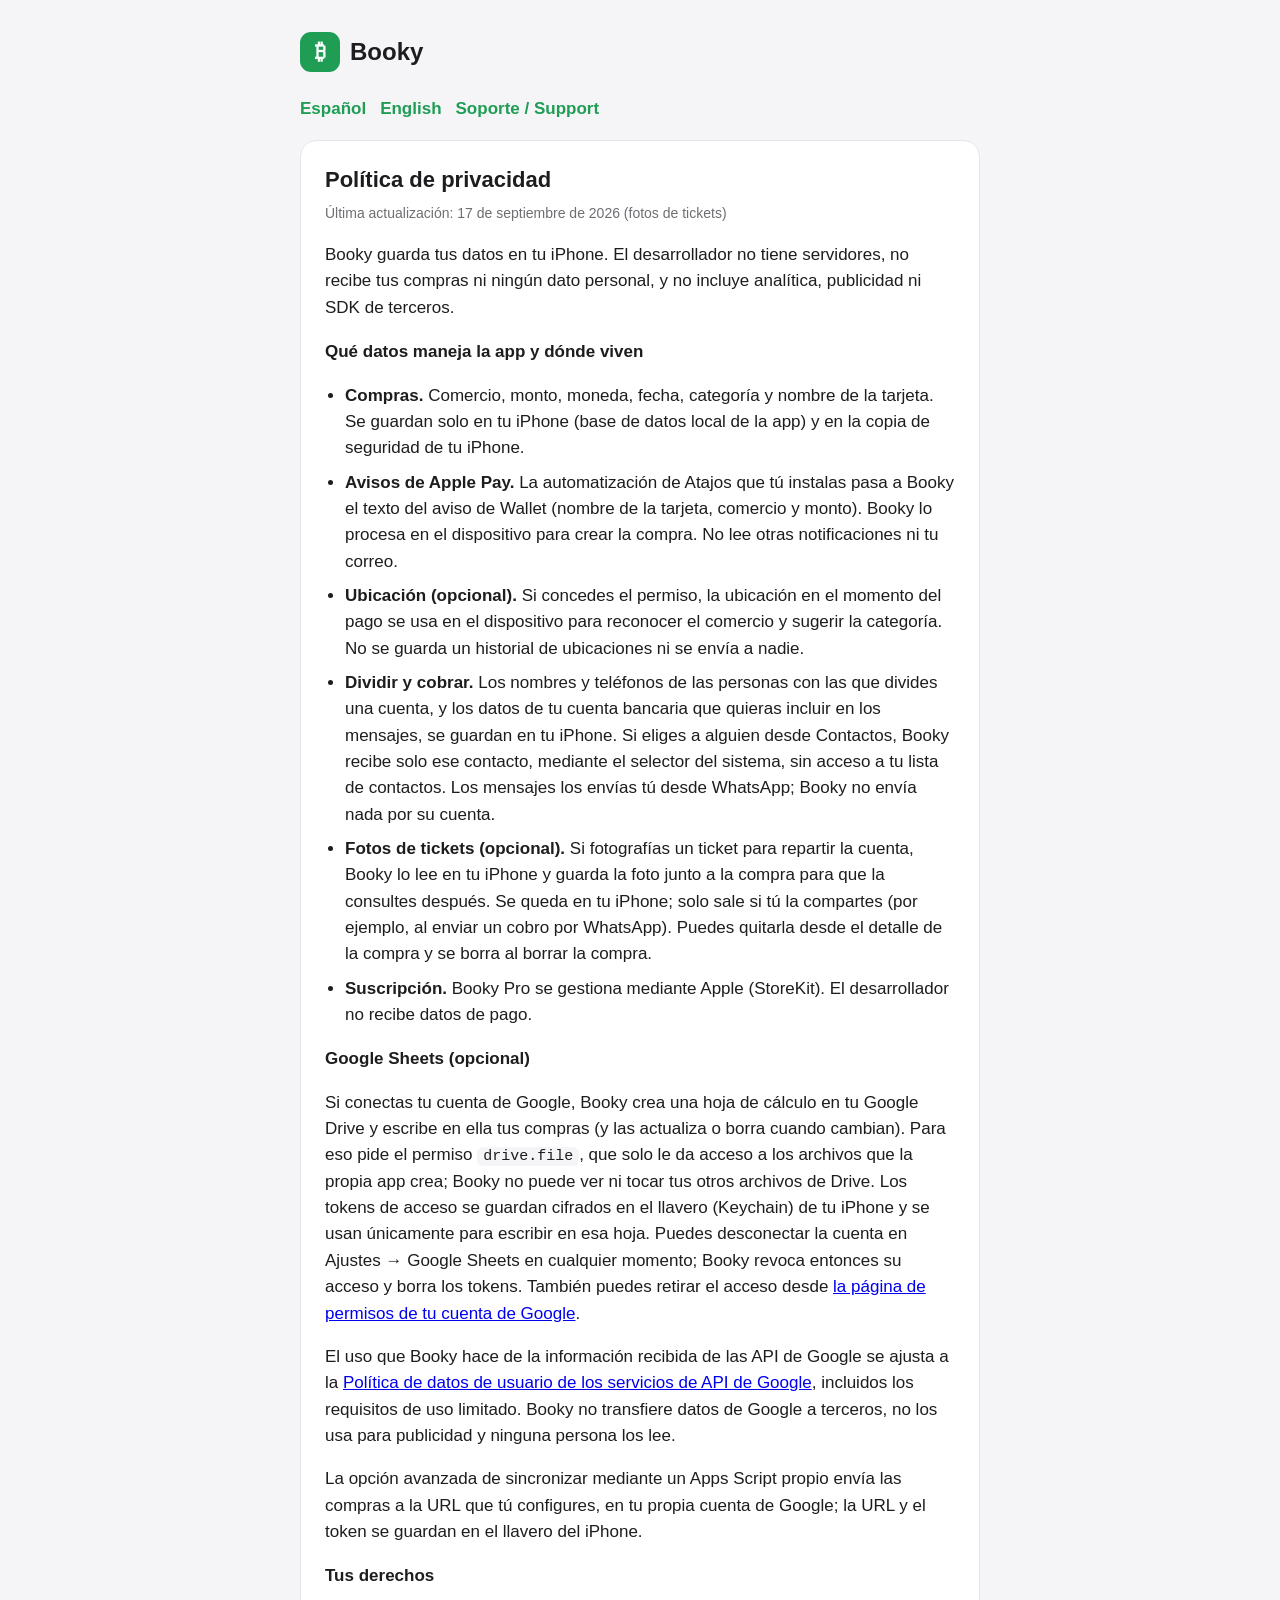
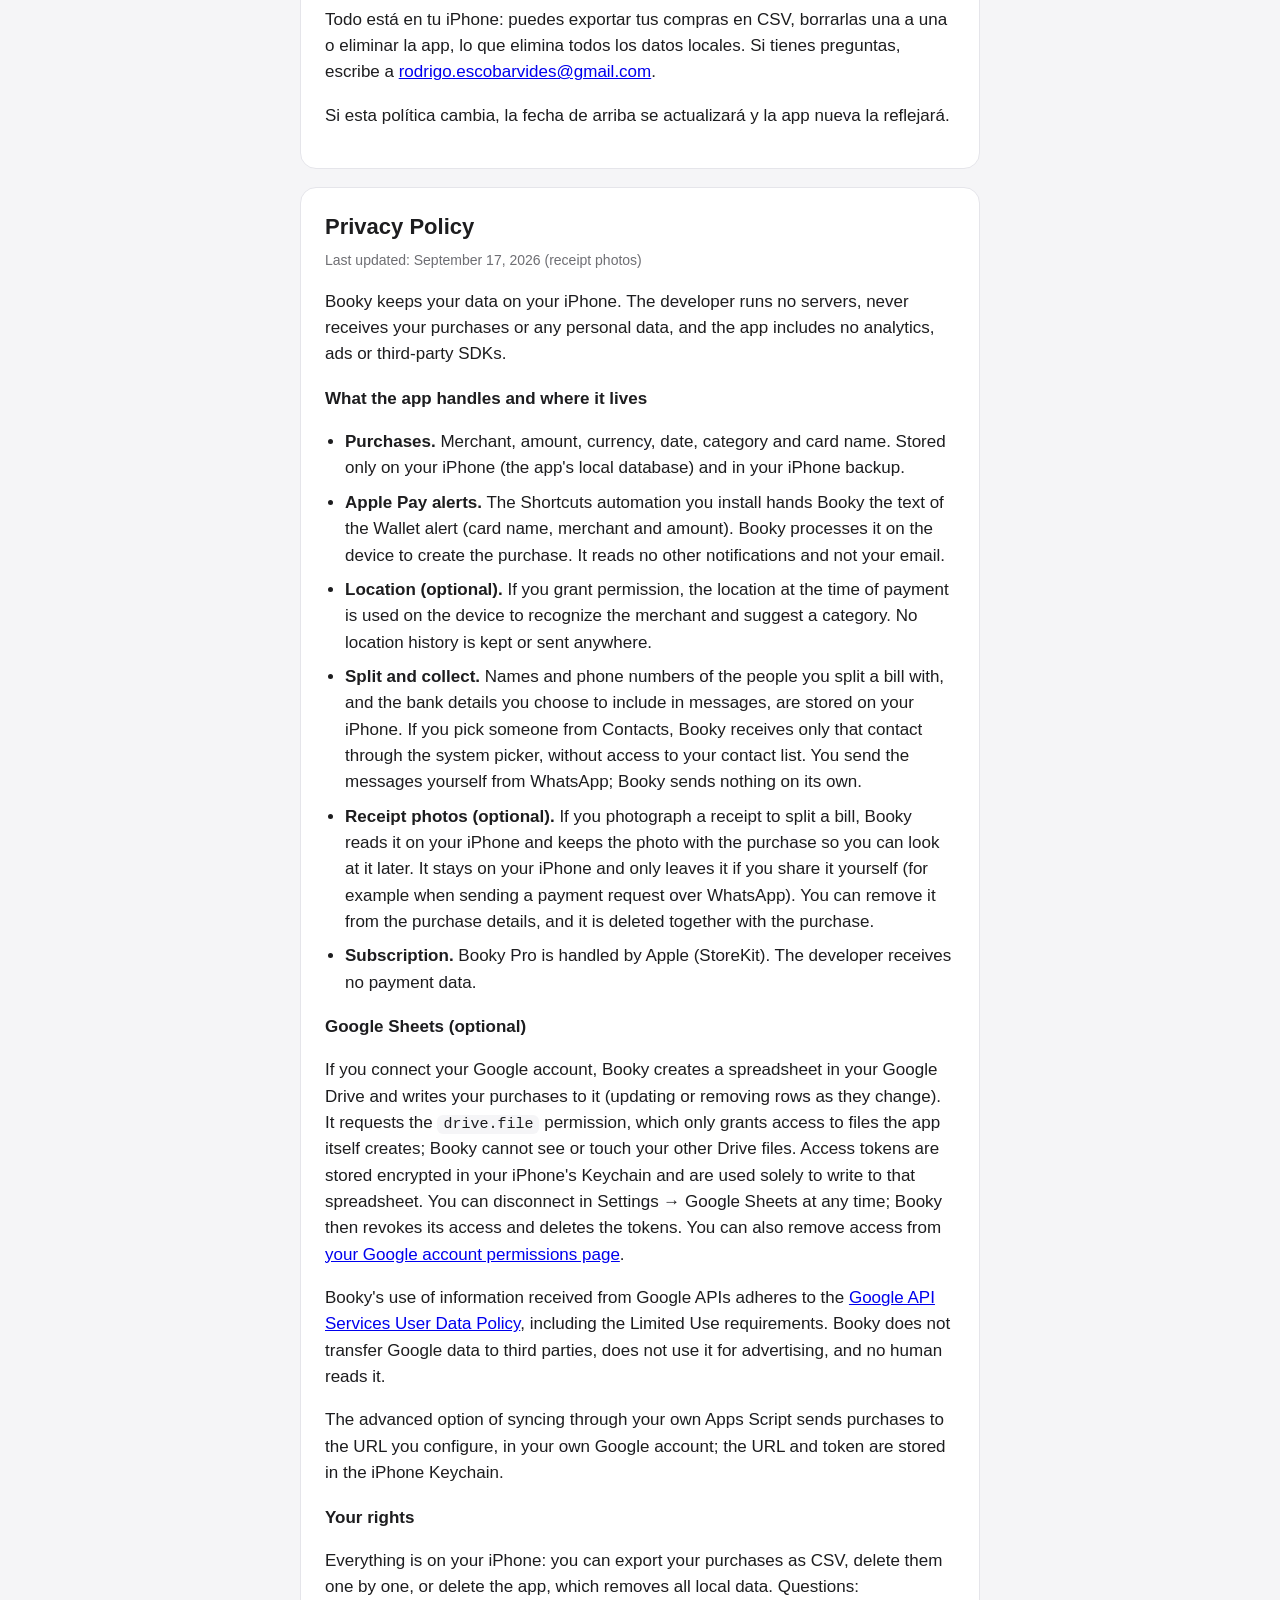
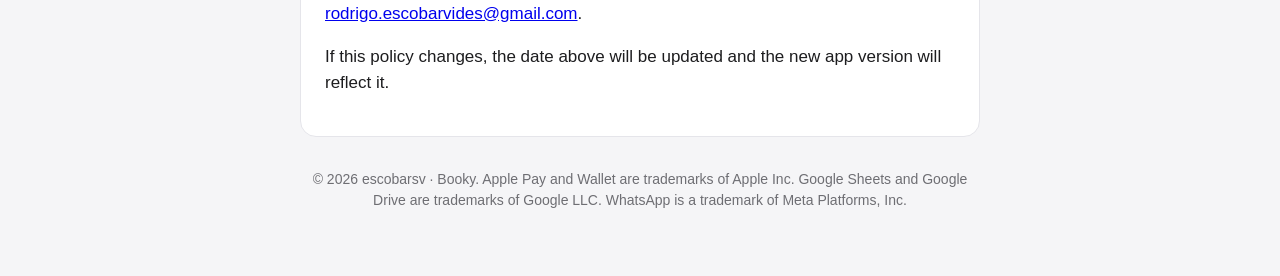
==== privacy.html @ ab83fa9e "Sin dictado ni Siri" ====
<!DOCTYPE html>
<html lang="es">
<head>
<meta charset="utf-8">
<meta name="viewport" content="width=device-width, initial-scale=1">
<title>Booky · Política de privacidad / Privacy Policy</title>
<meta name="color-scheme" content="light dark">
<link rel="stylesheet" href="style.css">
</head>
<body>
<main>
  <header><a class="logo" href="./"><span class="mark" aria-hidden="true">₿</span>Booky</a></header>
  <nav><a href="#es">Español</a><a href="#en">English</a><a href="./#soporte">Soporte / Support</a></nav>

  <section id="es">
    <h2>Política de privacidad</h2>
    <div class="date">Última actualización: 17 de septiembre de 2026 (fotos de tickets)</div>
    <p>Booky guarda tus datos en tu iPhone. El desarrollador no tiene servidores, no recibe tus compras ni ningún dato personal, y no incluye analítica, publicidad ni SDK de terceros.</p>

    <h3>Qué datos maneja la app y dónde viven</h3>
    <ul>
      <li><strong>Compras.</strong> Comercio, monto, moneda, fecha, categoría y nombre de la tarjeta. Se guardan solo en tu iPhone (base de datos local de la app) y en la copia de seguridad de tu iPhone.</li>
      <li><strong>Avisos de Apple Pay.</strong> La automatización de Atajos que tú instalas pasa a Booky el texto del aviso de Wallet (nombre de la tarjeta, comercio y monto). Booky lo procesa en el dispositivo para crear la compra. No lee otras notificaciones ni tu correo.</li>
      <li><strong>Ubicación (opcional).</strong> Si concedes el permiso, la ubicación en el momento del pago se usa en el dispositivo para reconocer el comercio y sugerir la categoría. No se guarda un historial de ubicaciones ni se envía a nadie.</li>
      <li><strong>Dividir y cobrar.</strong> Los nombres y teléfonos de las personas con las que divides una cuenta, y los datos de tu cuenta bancaria que quieras incluir en los mensajes, se guardan en tu iPhone. Si eliges a alguien desde Contactos, Booky recibe solo ese contacto, mediante el selector del sistema, sin acceso a tu lista de contactos. Los mensajes los envías tú desde WhatsApp; Booky no envía nada por su cuenta.</li>
      <li><strong>Fotos de tickets (opcional).</strong> Si fotografías un ticket para repartir la cuenta, Booky lo lee en tu iPhone y guarda la foto junto a la compra para que la consultes después. Se queda en tu iPhone; solo sale si tú la compartes (por ejemplo, al enviar un cobro por WhatsApp). Puedes quitarla desde el detalle de la compra y se borra al borrar la compra.</li>
      <li><strong>Suscripción.</strong> Booky Pro se gestiona mediante Apple (StoreKit). El desarrollador no recibe datos de pago.</li>
    </ul>

    <h3>Google Sheets (opcional)</h3>
    <p>Si conectas tu cuenta de Google, Booky crea una hoja de cálculo en tu Google Drive y escribe en ella tus compras (y las actualiza o borra cuando cambian). Para eso pide el permiso <code>drive.file</code>, que solo le da acceso a los archivos que la propia app crea; Booky no puede ver ni tocar tus otros archivos de Drive. Los tokens de acceso se guardan cifrados en el llavero (Keychain) de tu iPhone y se usan únicamente para escribir en esa hoja. Puedes desconectar la cuenta en Ajustes → Google Sheets en cualquier momento; Booky revoca entonces su acceso y borra los tokens. También puedes retirar el acceso desde <a href="https://myaccount.google.com/permissions">la página de permisos de tu cuenta de Google</a>.</p>
    <p>El uso que Booky hace de la información recibida de las API de Google se ajusta a la <a href="https://developers.google.com/terms/api-services-user-data-policy">Política de datos de usuario de los servicios de API de Google</a>, incluidos los requisitos de uso limitado. Booky no transfiere datos de Google a terceros, no los usa para publicidad y ninguna persona los lee.</p>
    <p>La opción avanzada de sincronizar mediante un Apps Script propio envía las compras a la URL que tú configures, en tu propia cuenta de Google; la URL y el token se guardan en el llavero del iPhone.</p>

    <h3>Tus derechos</h3>
    <p>Todo está en tu iPhone: puedes exportar tus compras en CSV, borrarlas una a una o eliminar la app, lo que elimina todos los datos locales. Si tienes preguntas, escribe a <a href="mailto:rodrigo.escobarvides@gmail.com">rodrigo.escobarvides@gmail.com</a>.</p>
    <p>Si esta política cambia, la fecha de arriba se actualizará y la app nueva la reflejará.</p>
  </section>

  <section id="en">
    <h2>Privacy Policy</h2>
    <div class="date">Last updated: September 17, 2026 (receipt photos)</div>
    <p>Booky keeps your data on your iPhone. The developer runs no servers, never receives your purchases or any personal data, and the app includes no analytics, ads or third-party SDKs.</p>

    <h3>What the app handles and where it lives</h3>
    <ul>
      <li><strong>Purchases.</strong> Merchant, amount, currency, date, category and card name. Stored only on your iPhone (the app's local database) and in your iPhone backup.</li>
      <li><strong>Apple Pay alerts.</strong> The Shortcuts automation you install hands Booky the text of the Wallet alert (card name, merchant and amount). Booky processes it on the device to create the purchase. It reads no other notifications and not your email.</li>
      <li><strong>Location (optional).</strong> If you grant permission, the location at the time of payment is used on the device to recognize the merchant and suggest a category. No location history is kept or sent anywhere.</li>
      <li><strong>Split and collect.</strong> Names and phone numbers of the people you split a bill with, and the bank details you choose to include in messages, are stored on your iPhone. If you pick someone from Contacts, Booky receives only that contact through the system picker, without access to your contact list. You send the messages yourself from WhatsApp; Booky sends nothing on its own.</li>
      <li><strong>Receipt photos (optional).</strong> If you photograph a receipt to split a bill, Booky reads it on your iPhone and keeps the photo with the purchase so you can look at it later. It stays on your iPhone and only leaves it if you share it yourself (for example when sending a payment request over WhatsApp). You can remove it from the purchase details, and it is deleted together with the purchase.</li>
      <li><strong>Subscription.</strong> Booky Pro is handled by Apple (StoreKit). The developer receives no payment data.</li>
    </ul>

    <h3>Google Sheets (optional)</h3>
    <p>If you connect your Google account, Booky creates a spreadsheet in your Google Drive and writes your purchases to it (updating or removing rows as they change). It requests the <code>drive.file</code> permission, which only grants access to files the app itself creates; Booky cannot see or touch your other Drive files. Access tokens are stored encrypted in your iPhone's Keychain and are used solely to write to that spreadsheet. You can disconnect in Settings → Google Sheets at any time; Booky then revokes its access and deletes the tokens. You can also remove access from <a href="https://myaccount.google.com/permissions">your Google account permissions page</a>.</p>
    <p>Booky's use of information received from Google APIs adheres to the <a href="https://developers.google.com/terms/api-services-user-data-policy">Google API Services User Data Policy</a>, including the Limited Use requirements. Booky does not transfer Google data to third parties, does not use it for advertising, and no human reads it.</p>
    <p>The advanced option of syncing through your own Apps Script sends purchases to the URL you configure, in your own Google account; the URL and token are stored in the iPhone Keychain.</p>

    <h3>Your rights</h3>
    <p>Everything is on your iPhone: you can export your purchases as CSV, delete them one by one, or delete the app, which removes all local data. Questions: <a href="mailto:rodrigo.escobarvides@gmail.com">rodrigo.escobarvides@gmail.com</a>.</p>
    <p>If this policy changes, the date above will be updated and the new app version will reflect it.</p>
  </section>

  <footer>© 2026 escobarsv · Booky. Apple Pay and Wallet are trademarks of Apple Inc. Google Sheets and Google Drive are trademarks of Google LLC. WhatsApp is a trademark of Meta Platforms, Inc.</footer>
</main>
</body>
</html>
---- style.css ----
:root { --bg:#f5f5f7; --card:#fff; --text:#1d1d1f; --muted:#6e6e73; --brand:#1f9d55; --line:#e5e5ea; }
@media (prefers-color-scheme: dark) { :root { --bg:#000; --card:#1c1c1e; --text:#f5f5f7; --muted:#98989d; --line:#2c2c2e; --brand:#34c77b; } }
* { box-sizing: border-box; }
body { margin:0; background:var(--bg); color:var(--text); font: 17px/1.55 -apple-system, BlinkMacSystemFont, "SF Pro Text", "Helvetica Neue", Arial, sans-serif; }
main { max-width: 720px; margin: 0 auto; padding: 32px 20px 64px; }
header { display:flex; align-items:center; gap:14px; margin-bottom: 24px; }
.logo { display:inline-flex; align-items:center; gap:10px; font-weight:800; font-size: 24px; text-decoration:none; color: var(--text); }
.mark { width:40px; height:40px; border-radius:11px; background:var(--brand); color:#fff; display:inline-flex; align-items:center; justify-content:center; font-size:22px; }
h1 { font-size: 28px; margin: 0; }
nav a { margin-right: 14px; color: var(--brand); text-decoration: none; font-weight: 600; }
section { background:var(--card); border-radius:16px; padding: 22px 24px; margin: 18px 0; border: 1px solid var(--line); }
h2 { font-size: 22px; margin: 0 0 6px; }
h3 { font-size: 17px; margin: 18px 0 4px; }
.date { color: var(--muted); font-size: 14px; margin-bottom: 14px; }
ul, ol { padding-left: 20px; } li { margin: 8px 0; }
footer { color: var(--muted); font-size: 14px; text-align:center; margin-top: 32px; }
code { background: var(--bg); padding: 1px 6px; border-radius: 6px; font-size: 15px; }
.muted { color: var(--muted); }
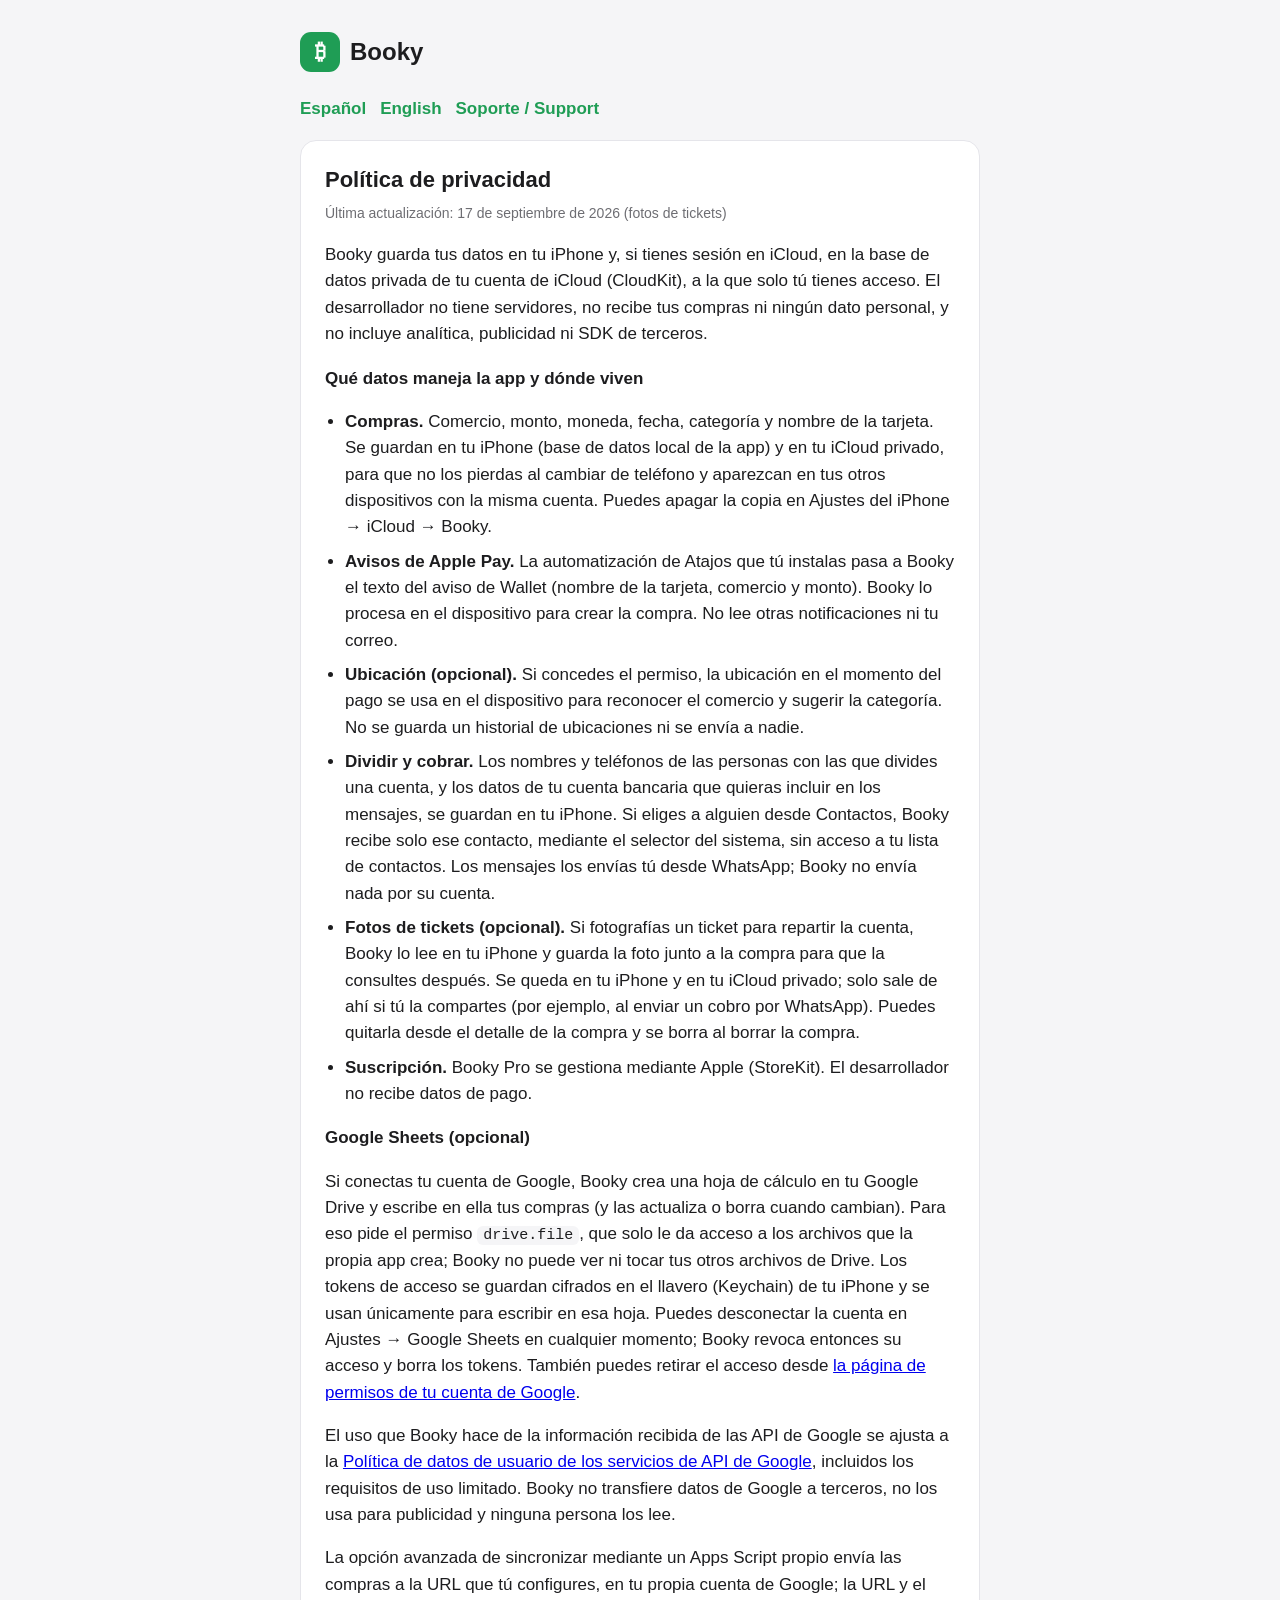
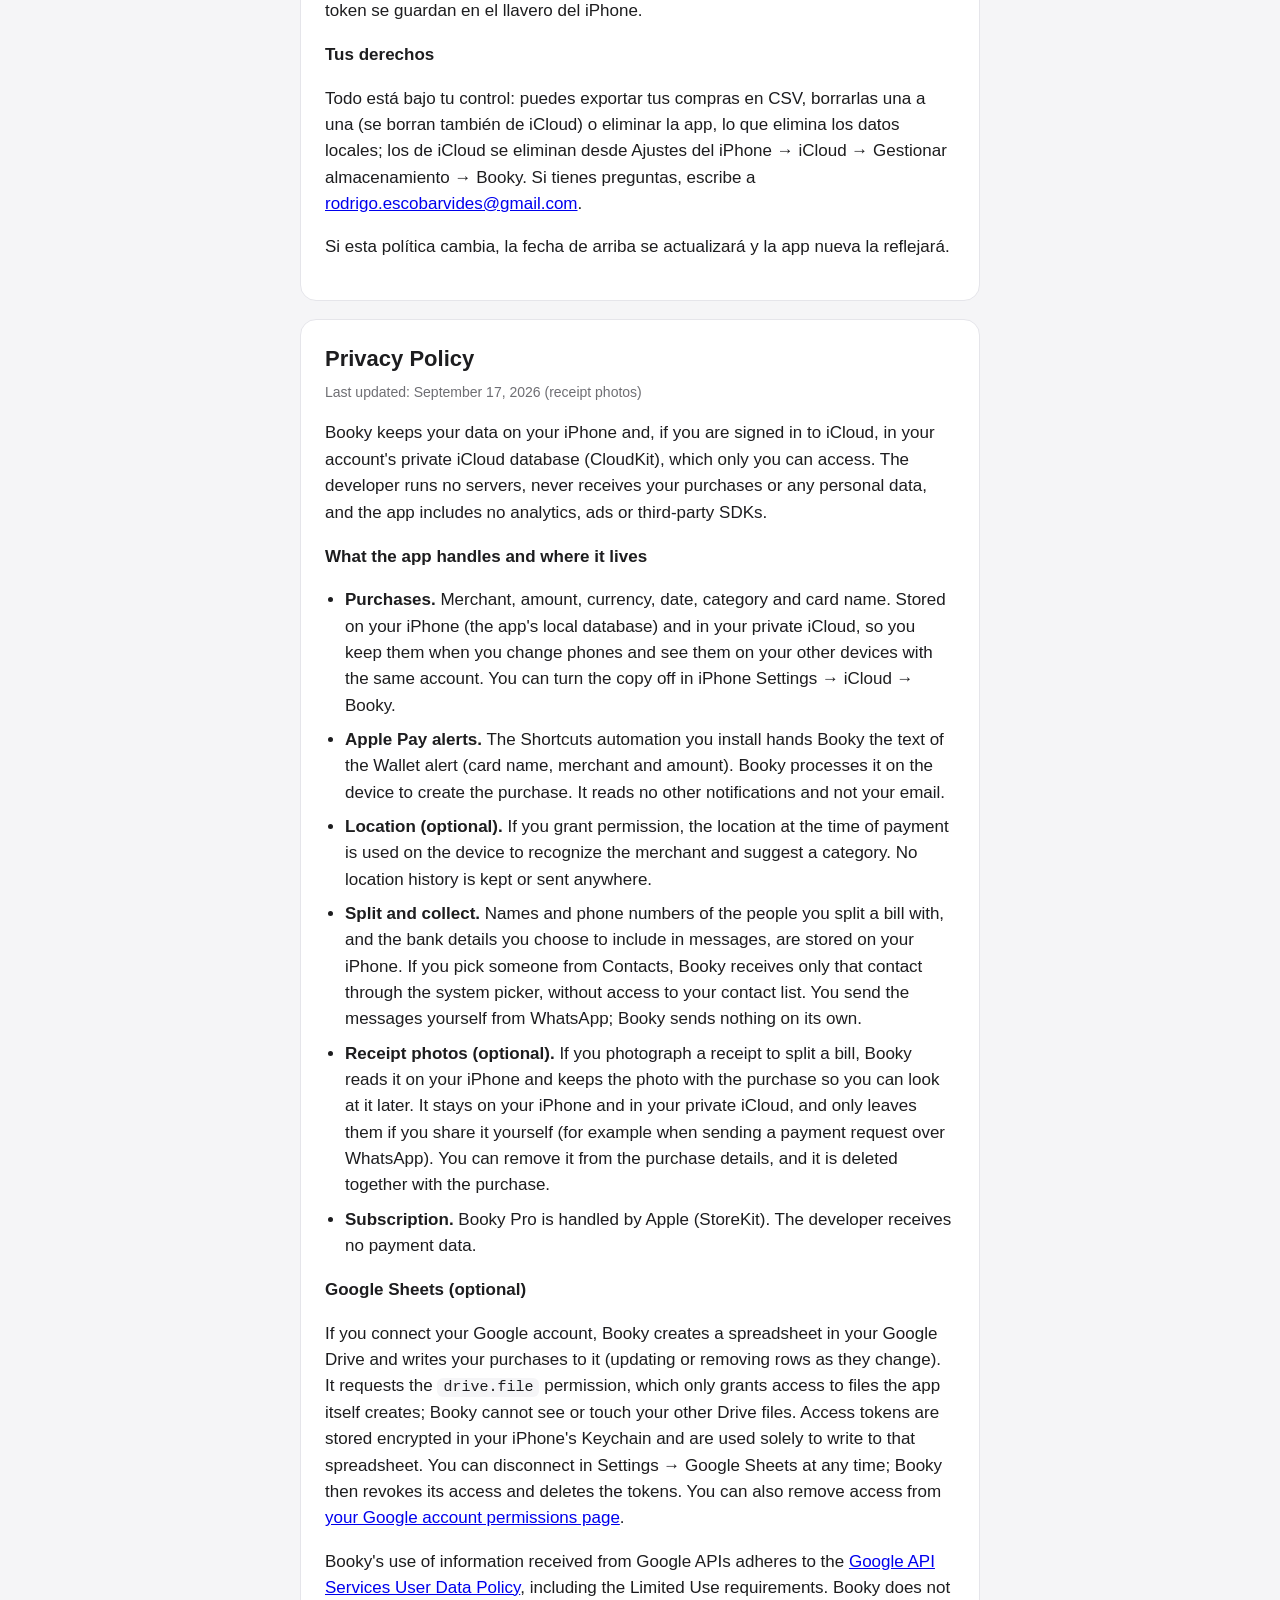
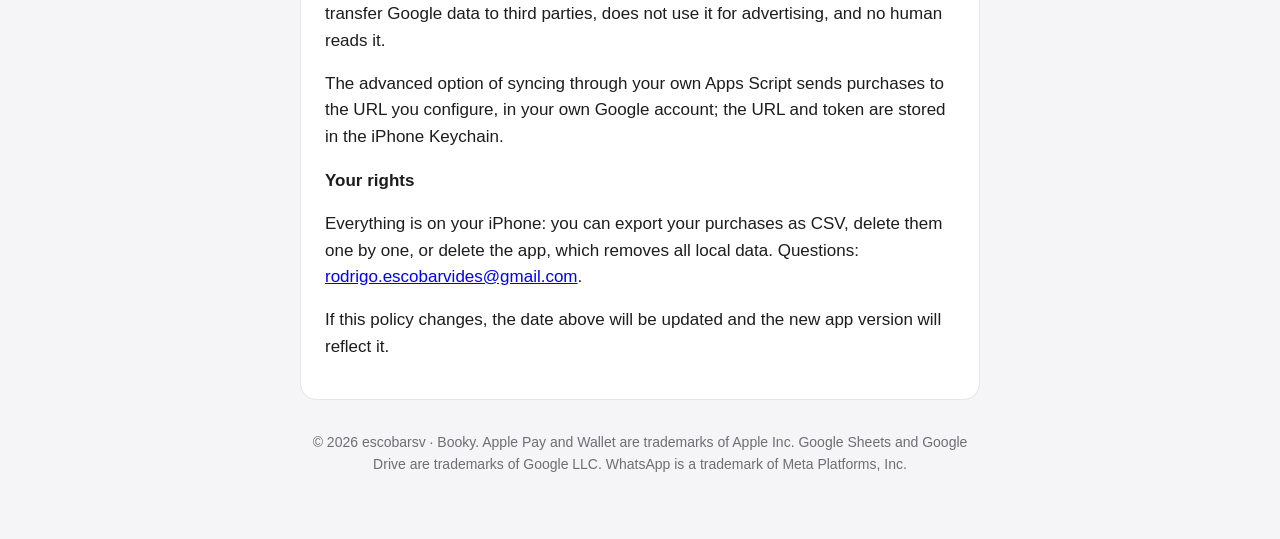
==== commit d92935ce: "privacy: copia en iCloud (CloudKit) de compras y fotos de tickets" ====
--- a/privacy.html
+++ b/privacy.html
@@ -15,15 +15,15 @@
   <section id="es">
     <h2>Política de privacidad</h2>
     <div class="date">Última actualización: 17 de septiembre de 2026 (fotos de tickets)</div>
-    <p>Booky guarda tus datos en tu iPhone. El desarrollador no tiene servidores, no recibe tus compras ni ningún dato personal, y no incluye analítica, publicidad ni SDK de terceros.</p>
+    <p>Booky guarda tus datos en tu iPhone y, si tienes sesión en iCloud, en la base de datos privada de tu cuenta de iCloud (CloudKit), a la que solo tú tienes acceso. El desarrollador no tiene servidores, no recibe tus compras ni ningún dato personal, y no incluye analítica, publicidad ni SDK de terceros.</p>
 
     <h3>Qué datos maneja la app y dónde viven</h3>
     <ul>
-      <li><strong>Compras.</strong> Comercio, monto, moneda, fecha, categoría y nombre de la tarjeta. Se guardan solo en tu iPhone (base de datos local de la app) y en la copia de seguridad de tu iPhone.</li>
+      <li><strong>Compras.</strong> Comercio, monto, moneda, fecha, categoría y nombre de la tarjeta. Se guardan en tu iPhone (base de datos local de la app) y en tu iCloud privado, para que no los pierdas al cambiar de teléfono y aparezcan en tus otros dispositivos con la misma cuenta. Puedes apagar la copia en Ajustes del iPhone → iCloud → Booky.</li>
       <li><strong>Avisos de Apple Pay.</strong> La automatización de Atajos que tú instalas pasa a Booky el texto del aviso de Wallet (nombre de la tarjeta, comercio y monto). Booky lo procesa en el dispositivo para crear la compra. No lee otras notificaciones ni tu correo.</li>
       <li><strong>Ubicación (opcional).</strong> Si concedes el permiso, la ubicación en el momento del pago se usa en el dispositivo para reconocer el comercio y sugerir la categoría. No se guarda un historial de ubicaciones ni se envía a nadie.</li>
       <li><strong>Dividir y cobrar.</strong> Los nombres y teléfonos de las personas con las que divides una cuenta, y los datos de tu cuenta bancaria que quieras incluir en los mensajes, se guardan en tu iPhone. Si eliges a alguien desde Contactos, Booky recibe solo ese contacto, mediante el selector del sistema, sin acceso a tu lista de contactos. Los mensajes los envías tú desde WhatsApp; Booky no envía nada por su cuenta.</li>
-      <li><strong>Fotos de tickets (opcional).</strong> Si fotografías un ticket para repartir la cuenta, Booky lo lee en tu iPhone y guarda la foto junto a la compra para que la consultes después. Se queda en tu iPhone; solo sale si tú la compartes (por ejemplo, al enviar un cobro por WhatsApp). Puedes quitarla desde el detalle de la compra y se borra al borrar la compra.</li>
+      <li><strong>Fotos de tickets (opcional).</strong> Si fotografías un ticket para repartir la cuenta, Booky lo lee en tu iPhone y guarda la foto junto a la compra para que la consultes después. Se queda en tu iPhone y en tu iCloud privado; solo sale de ahí si tú la compartes (por ejemplo, al enviar un cobro por WhatsApp). Puedes quitarla desde el detalle de la compra y se borra al borrar la compra.</li>
       <li><strong>Suscripción.</strong> Booky Pro se gestiona mediante Apple (StoreKit). El desarrollador no recibe datos de pago.</li>
     </ul>
 
@@ -33,22 +33,22 @@
     <p>La opción avanzada de sincronizar mediante un Apps Script propio envía las compras a la URL que tú configures, en tu propia cuenta de Google; la URL y el token se guardan en el llavero del iPhone.</p>
 
     <h3>Tus derechos</h3>
-    <p>Todo está en tu iPhone: puedes exportar tus compras en CSV, borrarlas una a una o eliminar la app, lo que elimina todos los datos locales. Si tienes preguntas, escribe a <a href="mailto:rodrigo.escobarvides@gmail.com">rodrigo.escobarvides@gmail.com</a>.</p>
+    <p>Todo está bajo tu control: puedes exportar tus compras en CSV, borrarlas una a una (se borran también de iCloud) o eliminar la app, lo que elimina los datos locales; los de iCloud se eliminan desde Ajustes del iPhone → iCloud → Gestionar almacenamiento → Booky. Si tienes preguntas, escribe a <a href="mailto:rodrigo.escobarvides@gmail.com">rodrigo.escobarvides@gmail.com</a>.</p>
     <p>Si esta política cambia, la fecha de arriba se actualizará y la app nueva la reflejará.</p>
   </section>
 
   <section id="en">
     <h2>Privacy Policy</h2>
     <div class="date">Last updated: September 17, 2026 (receipt photos)</div>
-    <p>Booky keeps your data on your iPhone. The developer runs no servers, never receives your purchases or any personal data, and the app includes no analytics, ads or third-party SDKs.</p>
+    <p>Booky keeps your data on your iPhone and, if you are signed in to iCloud, in your account's private iCloud database (CloudKit), which only you can access. The developer runs no servers, never receives your purchases or any personal data, and the app includes no analytics, ads or third-party SDKs.</p>
 
     <h3>What the app handles and where it lives</h3>
     <ul>
-      <li><strong>Purchases.</strong> Merchant, amount, currency, date, category and card name. Stored only on your iPhone (the app's local database) and in your iPhone backup.</li>
+      <li><strong>Purchases.</strong> Merchant, amount, currency, date, category and card name. Stored on your iPhone (the app's local database) and in your private iCloud, so you keep them when you change phones and see them on your other devices with the same account. You can turn the copy off in iPhone Settings → iCloud → Booky.</li>
       <li><strong>Apple Pay alerts.</strong> The Shortcuts automation you install hands Booky the text of the Wallet alert (card name, merchant and amount). Booky processes it on the device to create the purchase. It reads no other notifications and not your email.</li>
       <li><strong>Location (optional).</strong> If you grant permission, the location at the time of payment is used on the device to recognize the merchant and suggest a category. No location history is kept or sent anywhere.</li>
       <li><strong>Split and collect.</strong> Names and phone numbers of the people you split a bill with, and the bank details you choose to include in messages, are stored on your iPhone. If you pick someone from Contacts, Booky receives only that contact through the system picker, without access to your contact list. You send the messages yourself from WhatsApp; Booky sends nothing on its own.</li>
-      <li><strong>Receipt photos (optional).</strong> If you photograph a receipt to split a bill, Booky reads it on your iPhone and keeps the photo with the purchase so you can look at it later. It stays on your iPhone and only leaves it if you share it yourself (for example when sending a payment request over WhatsApp). You can remove it from the purchase details, and it is deleted together with the purchase.</li>
+      <li><strong>Receipt photos (optional).</strong> If you photograph a receipt to split a bill, Booky reads it on your iPhone and keeps the photo with the purchase so you can look at it later. It stays on your iPhone and in your private iCloud, and only leaves them if you share it yourself (for example when sending a payment request over WhatsApp). You can remove it from the purchase details, and it is deleted together with the purchase.</li>
       <li><strong>Subscription.</strong> Booky Pro is handled by Apple (StoreKit). The developer receives no payment data.</li>
     </ul>
 
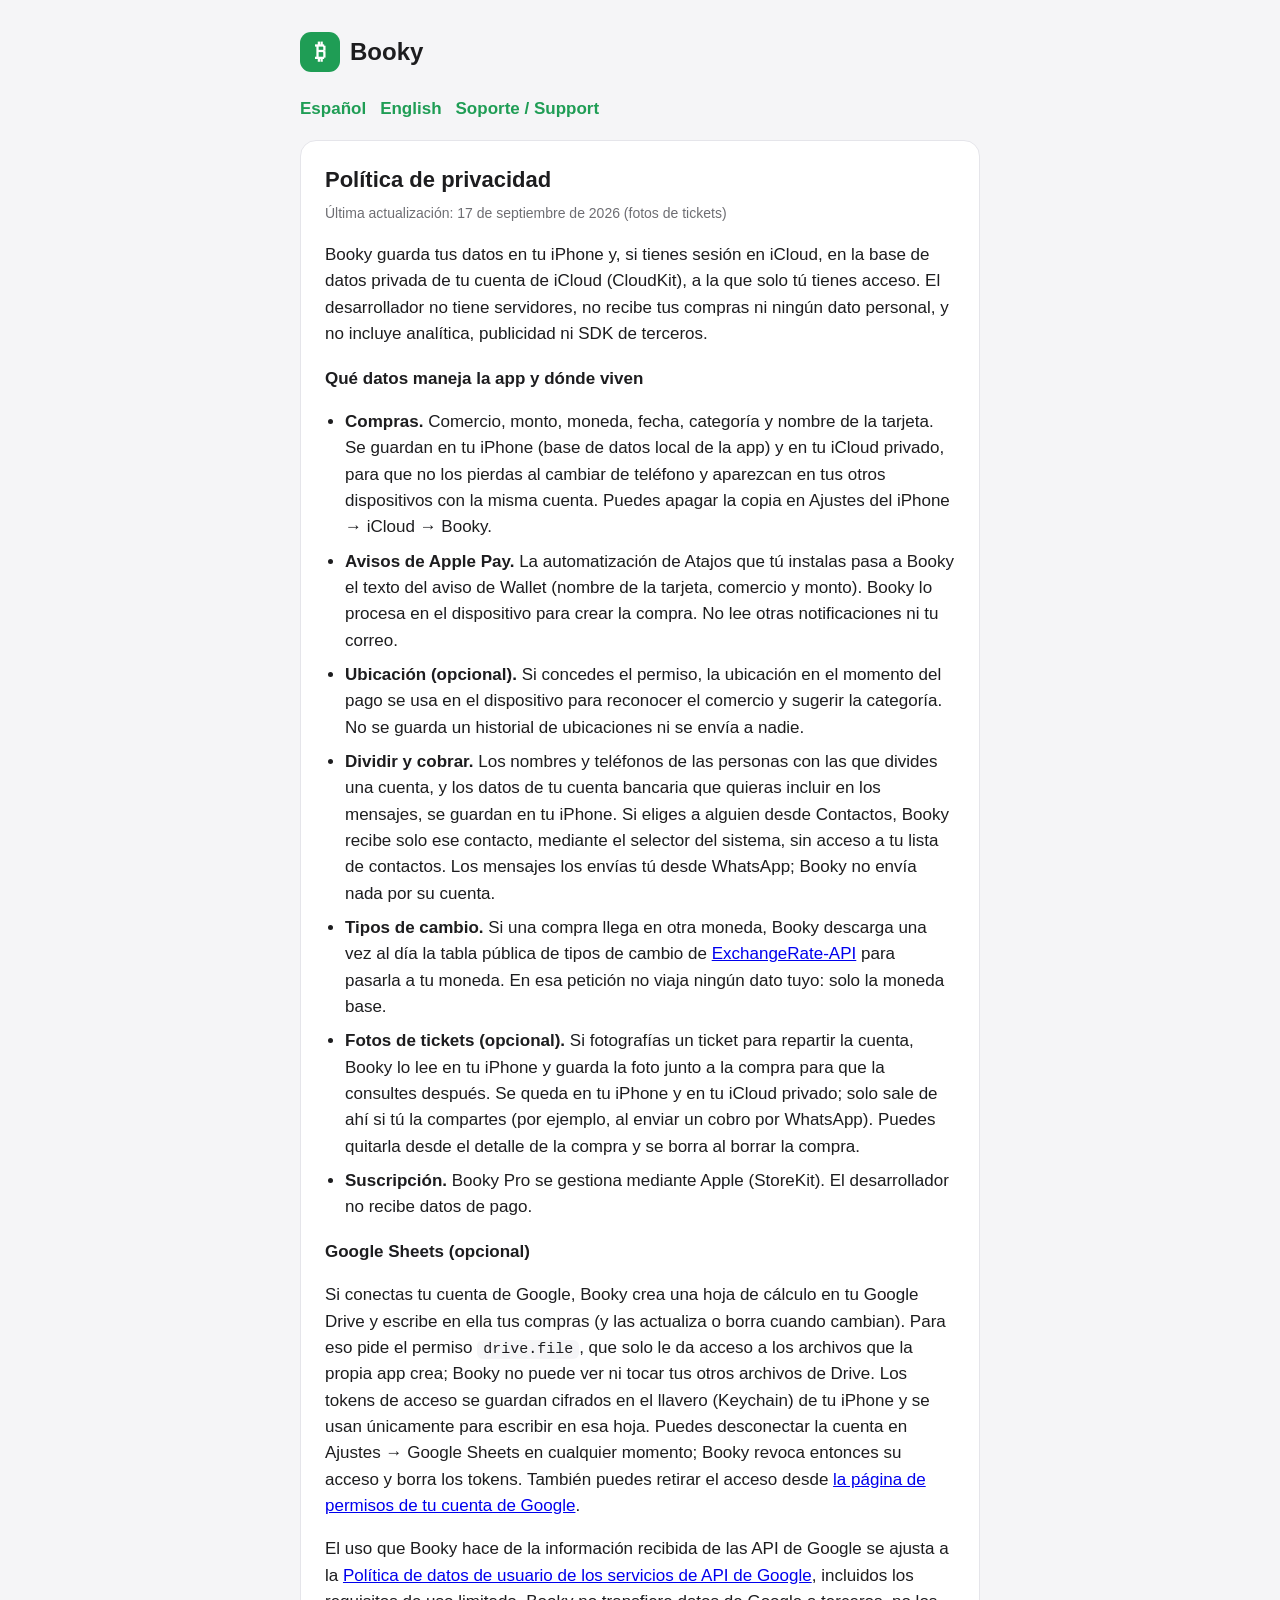
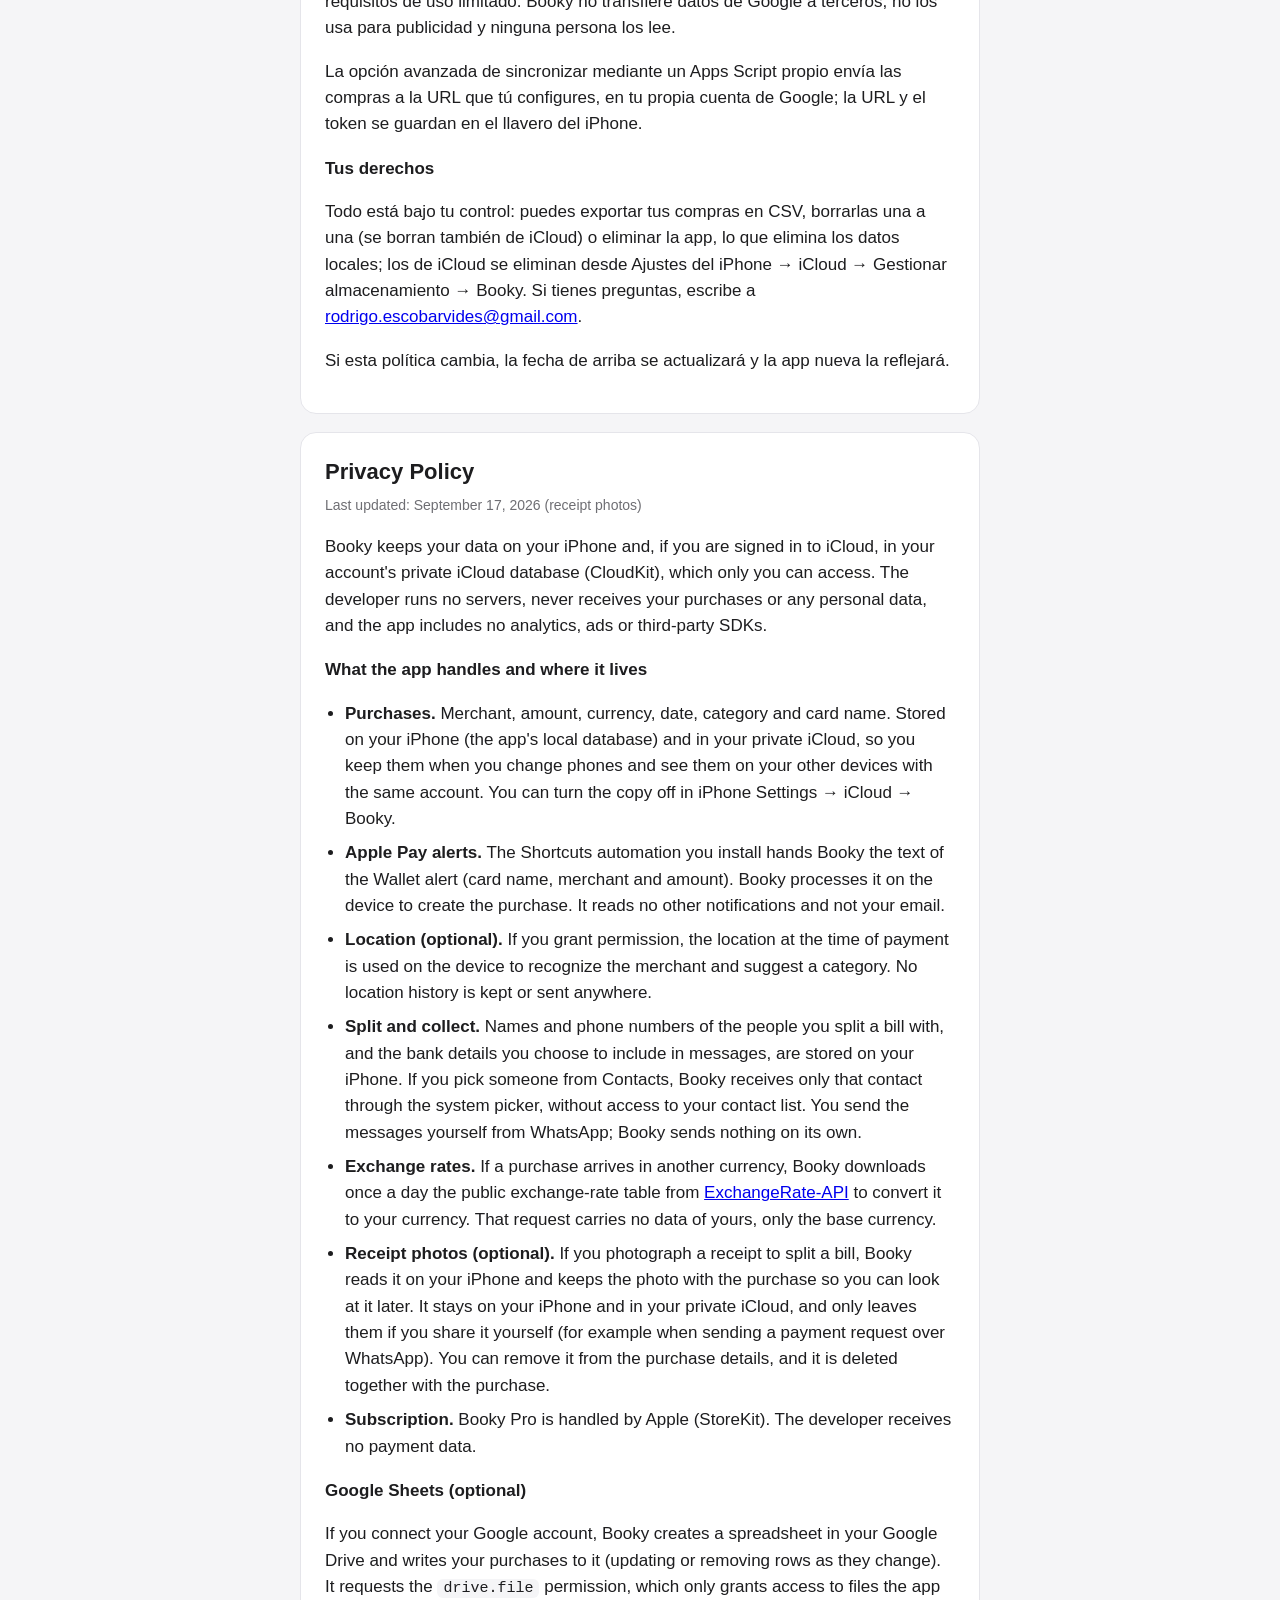
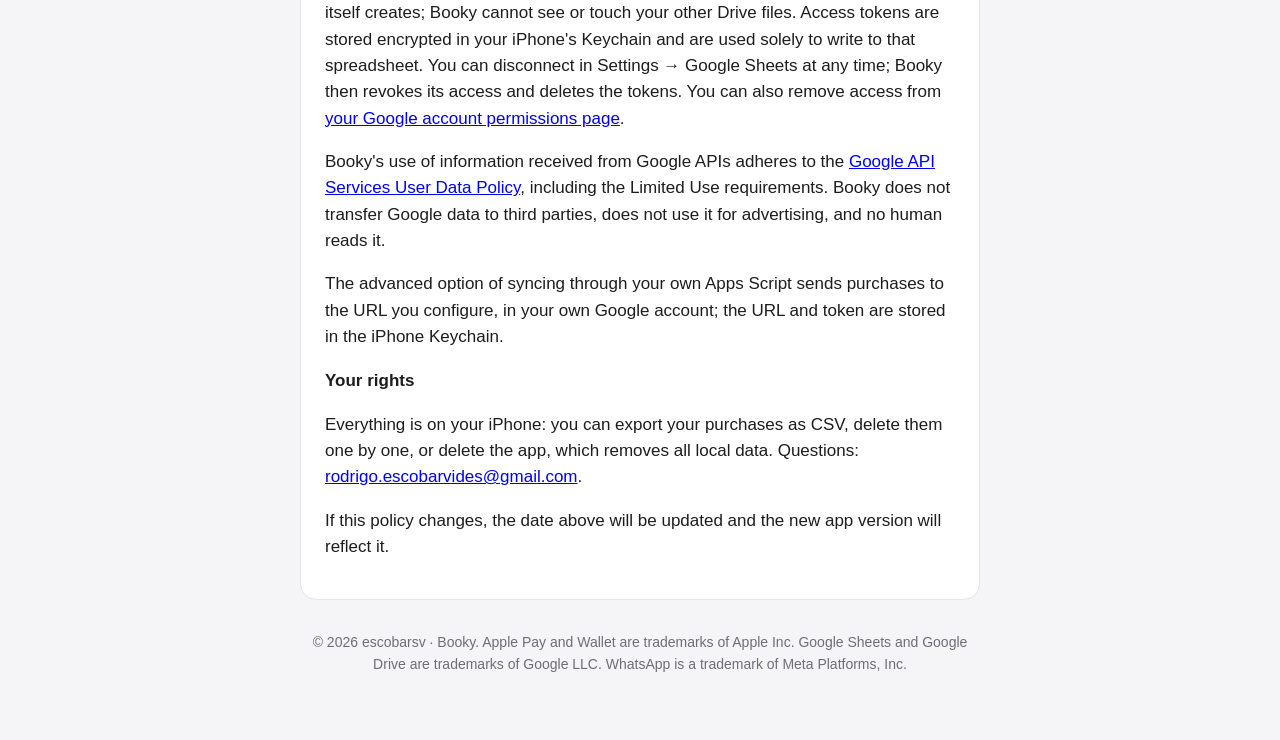
==== commit fb0331bc: "Booky: pagina y politica de privacidad (es/en)" ====
--- a/privacy.html
+++ b/privacy.html
@@ -23,6 +23,7 @@
       <li><strong>Avisos de Apple Pay.</strong> La automatización de Atajos que tú instalas pasa a Booky el texto del aviso de Wallet (nombre de la tarjeta, comercio y monto). Booky lo procesa en el dispositivo para crear la compra. No lee otras notificaciones ni tu correo.</li>
       <li><strong>Ubicación (opcional).</strong> Si concedes el permiso, la ubicación en el momento del pago se usa en el dispositivo para reconocer el comercio y sugerir la categoría. No se guarda un historial de ubicaciones ni se envía a nadie.</li>
       <li><strong>Dividir y cobrar.</strong> Los nombres y teléfonos de las personas con las que divides una cuenta, y los datos de tu cuenta bancaria que quieras incluir en los mensajes, se guardan en tu iPhone. Si eliges a alguien desde Contactos, Booky recibe solo ese contacto, mediante el selector del sistema, sin acceso a tu lista de contactos. Los mensajes los envías tú desde WhatsApp; Booky no envía nada por su cuenta.</li>
+      <li><strong>Tipos de cambio.</strong> Si una compra llega en otra moneda, Booky descarga una vez al día la tabla pública de tipos de cambio de <a href="https://www.exchangerate-api.com">ExchangeRate-API</a> para pasarla a tu moneda. En esa petición no viaja ningún dato tuyo: solo la moneda base.</li>
       <li><strong>Fotos de tickets (opcional).</strong> Si fotografías un ticket para repartir la cuenta, Booky lo lee en tu iPhone y guarda la foto junto a la compra para que la consultes después. Se queda en tu iPhone y en tu iCloud privado; solo sale de ahí si tú la compartes (por ejemplo, al enviar un cobro por WhatsApp). Puedes quitarla desde el detalle de la compra y se borra al borrar la compra.</li>
       <li><strong>Suscripción.</strong> Booky Pro se gestiona mediante Apple (StoreKit). El desarrollador no recibe datos de pago.</li>
     </ul>
@@ -48,6 +49,7 @@
       <li><strong>Apple Pay alerts.</strong> The Shortcuts automation you install hands Booky the text of the Wallet alert (card name, merchant and amount). Booky processes it on the device to create the purchase. It reads no other notifications and not your email.</li>
       <li><strong>Location (optional).</strong> If you grant permission, the location at the time of payment is used on the device to recognize the merchant and suggest a category. No location history is kept or sent anywhere.</li>
       <li><strong>Split and collect.</strong> Names and phone numbers of the people you split a bill with, and the bank details you choose to include in messages, are stored on your iPhone. If you pick someone from Contacts, Booky receives only that contact through the system picker, without access to your contact list. You send the messages yourself from WhatsApp; Booky sends nothing on its own.</li>
+      <li><strong>Exchange rates.</strong> If a purchase arrives in another currency, Booky downloads once a day the public exchange-rate table from <a href="https://www.exchangerate-api.com">ExchangeRate-API</a> to convert it to your currency. That request carries no data of yours, only the base currency.</li>
       <li><strong>Receipt photos (optional).</strong> If you photograph a receipt to split a bill, Booky reads it on your iPhone and keeps the photo with the purchase so you can look at it later. It stays on your iPhone and in your private iCloud, and only leaves them if you share it yourself (for example when sending a payment request over WhatsApp). You can remove it from the purchase details, and it is deleted together with the purchase.</li>
       <li><strong>Subscription.</strong> Booky Pro is handled by Apple (StoreKit). The developer receives no payment data.</li>
     </ul>
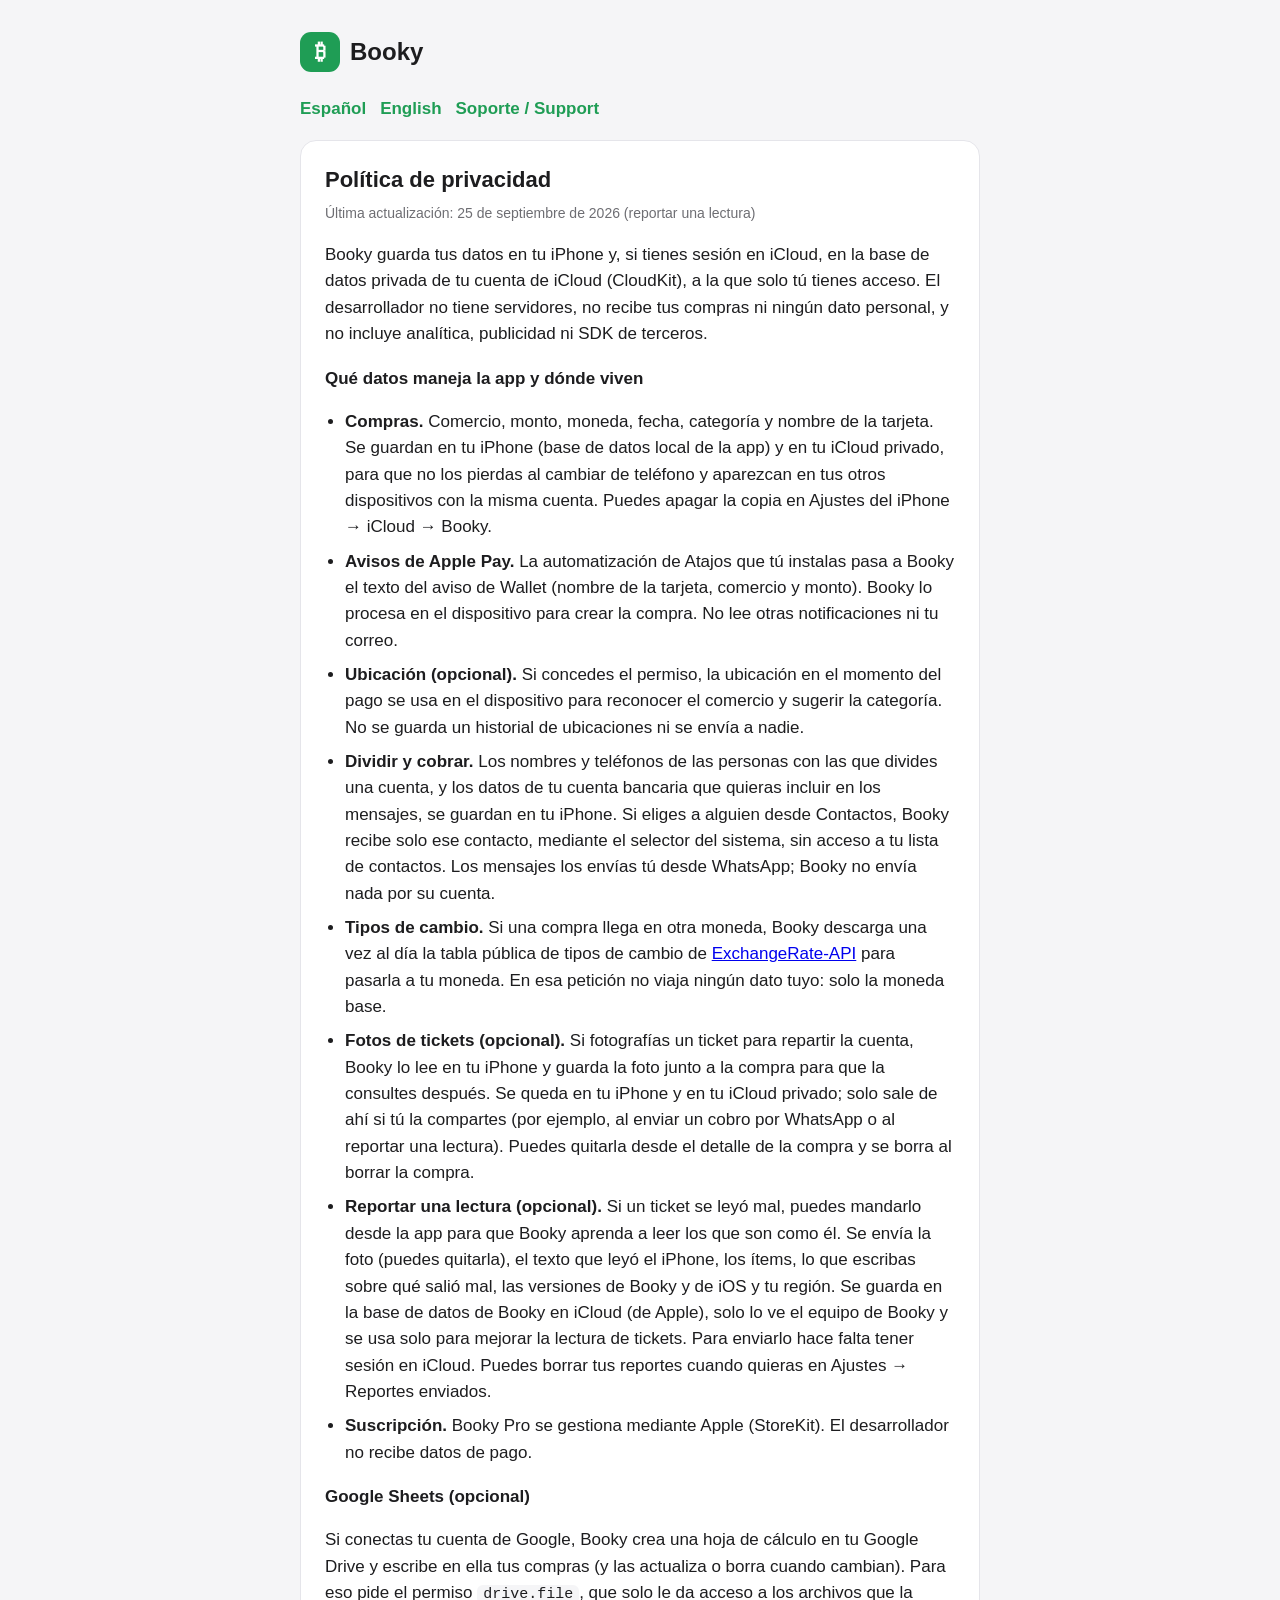
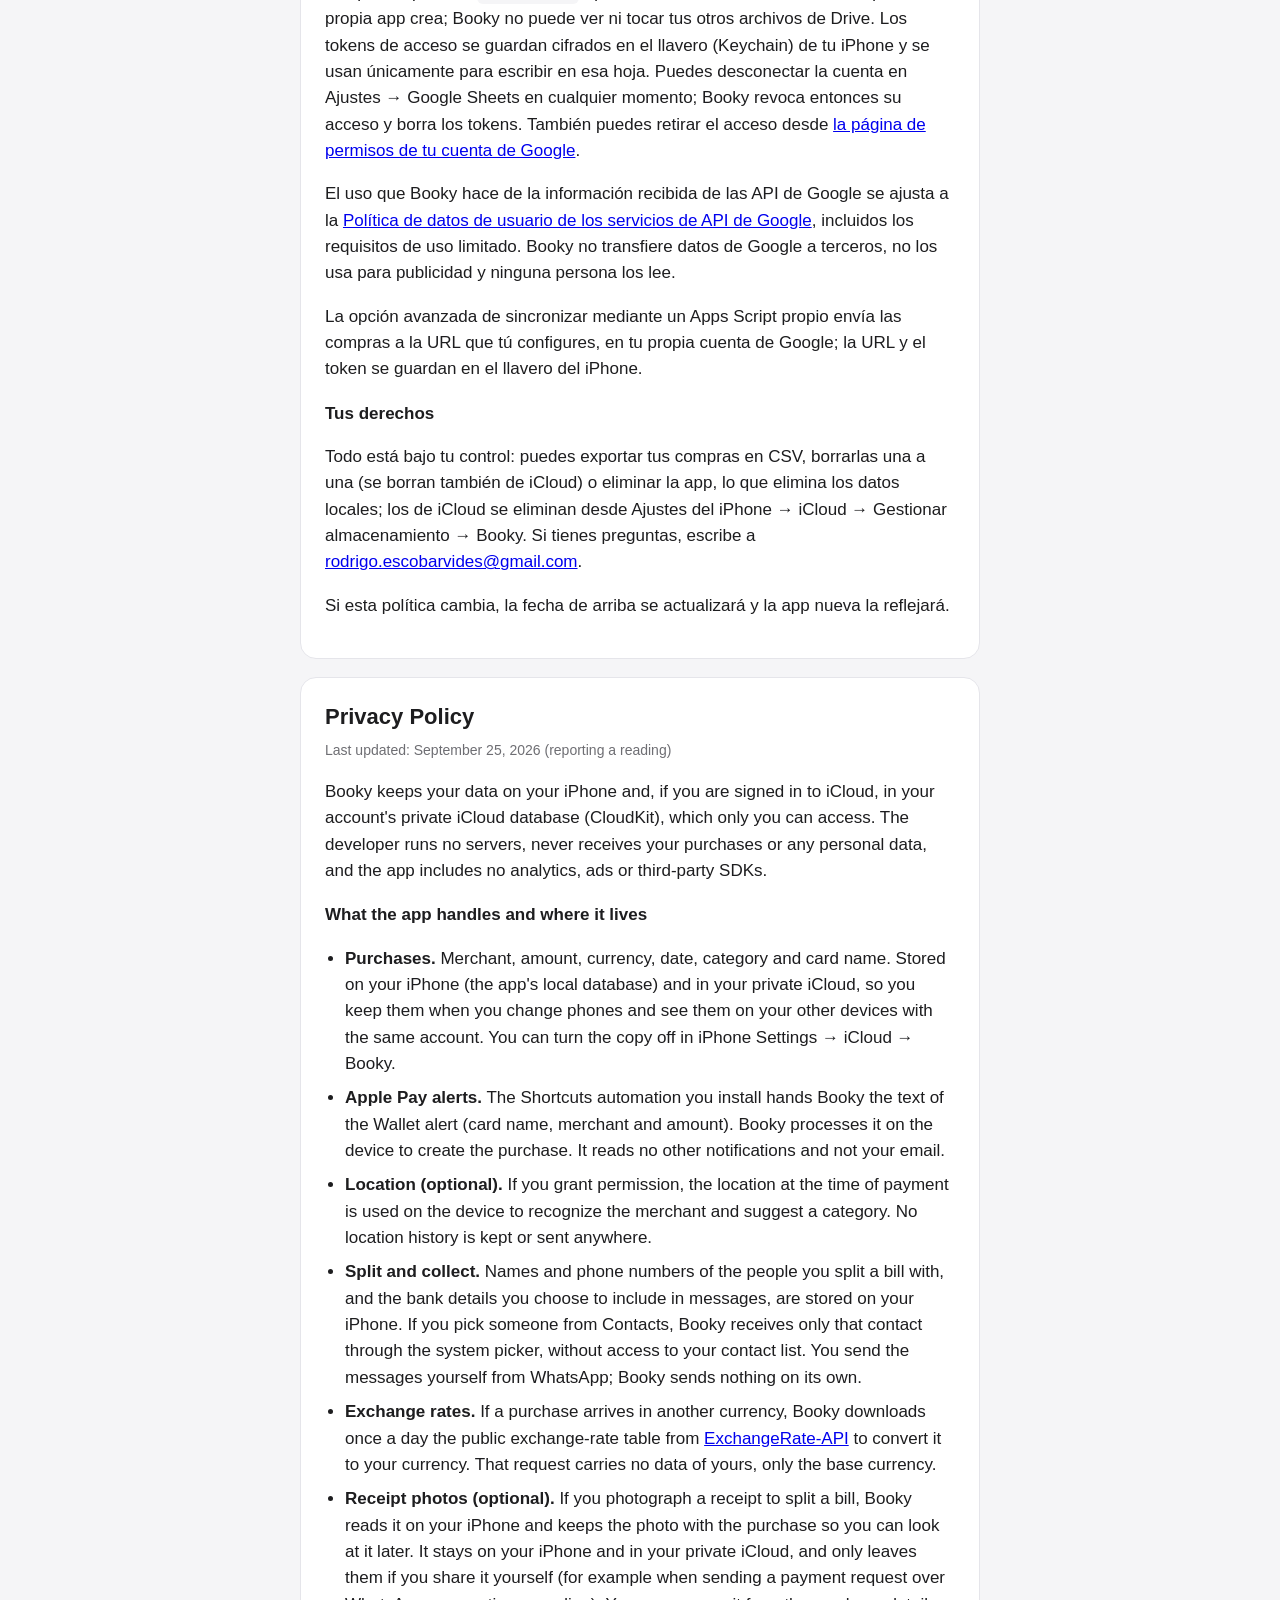
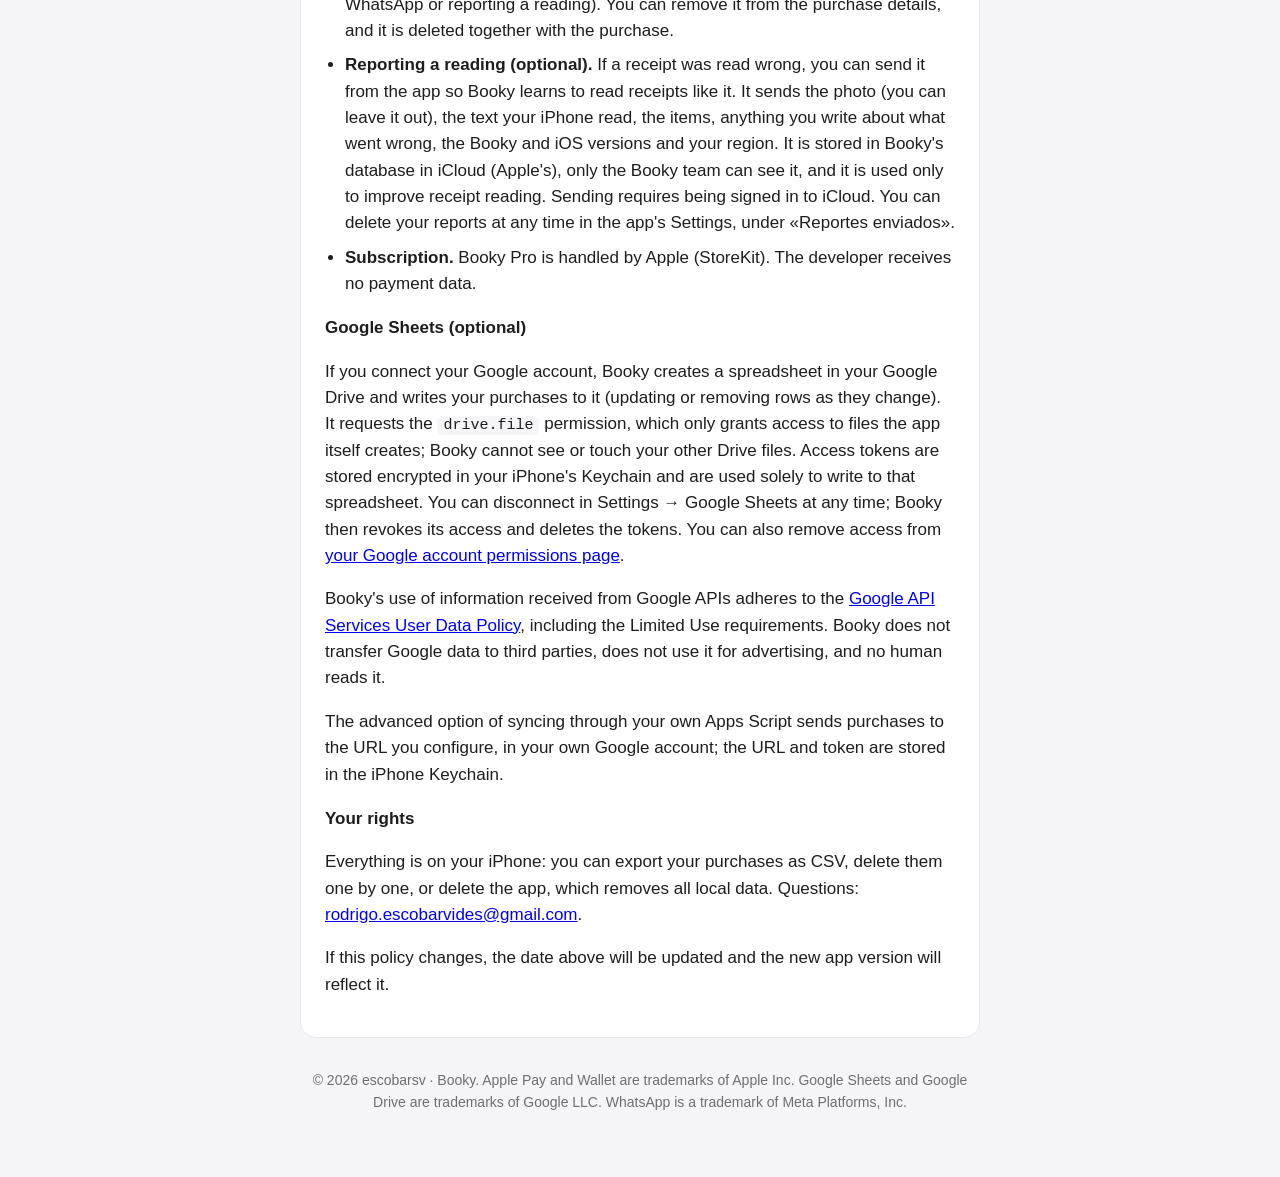
==== commit 1a674dad: "Privacidad: reportar una lectura de ticket (es/en) Co-Authored-By: Claude Opus 5.5 <noreply@anthropi" ====
--- a/privacy.html
+++ b/privacy.html
@@ -14,7 +14,7 @@
 
   <section id="es">
     <h2>Política de privacidad</h2>
-    <div class="date">Última actualización: 17 de septiembre de 2026 (fotos de tickets)</div>
+    <div class="date">Última actualización: 25 de septiembre de 2026 (reportar una lectura)</div>
     <p>Booky guarda tus datos en tu iPhone y, si tienes sesión en iCloud, en la base de datos privada de tu cuenta de iCloud (CloudKit), a la que solo tú tienes acceso. El desarrollador no tiene servidores, no recibe tus compras ni ningún dato personal, y no incluye analítica, publicidad ni SDK de terceros.</p>
 
     <h3>Qué datos maneja la app y dónde viven</h3>
@@ -24,7 +24,8 @@
       <li><strong>Ubicación (opcional).</strong> Si concedes el permiso, la ubicación en el momento del pago se usa en el dispositivo para reconocer el comercio y sugerir la categoría. No se guarda un historial de ubicaciones ni se envía a nadie.</li>
       <li><strong>Dividir y cobrar.</strong> Los nombres y teléfonos de las personas con las que divides una cuenta, y los datos de tu cuenta bancaria que quieras incluir en los mensajes, se guardan en tu iPhone. Si eliges a alguien desde Contactos, Booky recibe solo ese contacto, mediante el selector del sistema, sin acceso a tu lista de contactos. Los mensajes los envías tú desde WhatsApp; Booky no envía nada por su cuenta.</li>
       <li><strong>Tipos de cambio.</strong> Si una compra llega en otra moneda, Booky descarga una vez al día la tabla pública de tipos de cambio de <a href="https://www.exchangerate-api.com">ExchangeRate-API</a> para pasarla a tu moneda. En esa petición no viaja ningún dato tuyo: solo la moneda base.</li>
-      <li><strong>Fotos de tickets (opcional).</strong> Si fotografías un ticket para repartir la cuenta, Booky lo lee en tu iPhone y guarda la foto junto a la compra para que la consultes después. Se queda en tu iPhone y en tu iCloud privado; solo sale de ahí si tú la compartes (por ejemplo, al enviar un cobro por WhatsApp). Puedes quitarla desde el detalle de la compra y se borra al borrar la compra.</li>
+      <li><strong>Fotos de tickets (opcional).</strong> Si fotografías un ticket para repartir la cuenta, Booky lo lee en tu iPhone y guarda la foto junto a la compra para que la consultes después. Se queda en tu iPhone y en tu iCloud privado; solo sale de ahí si tú la compartes (por ejemplo, al enviar un cobro por WhatsApp o al reportar una lectura). Puedes quitarla desde el detalle de la compra y se borra al borrar la compra.</li>
+      <li><strong>Reportar una lectura (opcional).</strong> Si un ticket se leyó mal, puedes mandarlo desde la app para que Booky aprenda a leer los que son como él. Se envía la foto (puedes quitarla), el texto que leyó el iPhone, los ítems, lo que escribas sobre qué salió mal, las versiones de Booky y de iOS y tu región. Se guarda en la base de datos de Booky en iCloud (de Apple), solo lo ve el equipo de Booky y se usa solo para mejorar la lectura de tickets. Para enviarlo hace falta tener sesión en iCloud. Puedes borrar tus reportes cuando quieras en Ajustes → Reportes enviados.</li>
       <li><strong>Suscripción.</strong> Booky Pro se gestiona mediante Apple (StoreKit). El desarrollador no recibe datos de pago.</li>
     </ul>
 
@@ -40,7 +41,7 @@
 
   <section id="en">
     <h2>Privacy Policy</h2>
-    <div class="date">Last updated: September 17, 2026 (receipt photos)</div>
+    <div class="date">Last updated: September 25, 2026 (reporting a reading)</div>
     <p>Booky keeps your data on your iPhone and, if you are signed in to iCloud, in your account's private iCloud database (CloudKit), which only you can access. The developer runs no servers, never receives your purchases or any personal data, and the app includes no analytics, ads or third-party SDKs.</p>
 
     <h3>What the app handles and where it lives</h3>
@@ -50,7 +51,8 @@
       <li><strong>Location (optional).</strong> If you grant permission, the location at the time of payment is used on the device to recognize the merchant and suggest a category. No location history is kept or sent anywhere.</li>
       <li><strong>Split and collect.</strong> Names and phone numbers of the people you split a bill with, and the bank details you choose to include in messages, are stored on your iPhone. If you pick someone from Contacts, Booky receives only that contact through the system picker, without access to your contact list. You send the messages yourself from WhatsApp; Booky sends nothing on its own.</li>
       <li><strong>Exchange rates.</strong> If a purchase arrives in another currency, Booky downloads once a day the public exchange-rate table from <a href="https://www.exchangerate-api.com">ExchangeRate-API</a> to convert it to your currency. That request carries no data of yours, only the base currency.</li>
-      <li><strong>Receipt photos (optional).</strong> If you photograph a receipt to split a bill, Booky reads it on your iPhone and keeps the photo with the purchase so you can look at it later. It stays on your iPhone and in your private iCloud, and only leaves them if you share it yourself (for example when sending a payment request over WhatsApp). You can remove it from the purchase details, and it is deleted together with the purchase.</li>
+      <li><strong>Receipt photos (optional).</strong> If you photograph a receipt to split a bill, Booky reads it on your iPhone and keeps the photo with the purchase so you can look at it later. It stays on your iPhone and in your private iCloud, and only leaves them if you share it yourself (for example when sending a payment request over WhatsApp or reporting a reading). You can remove it from the purchase details, and it is deleted together with the purchase.</li>
+      <li><strong>Reporting a reading (optional).</strong> If a receipt was read wrong, you can send it from the app so Booky learns to read receipts like it. It sends the photo (you can leave it out), the text your iPhone read, the items, anything you write about what went wrong, the Booky and iOS versions and your region. It is stored in Booky's database in iCloud (Apple's), only the Booky team can see it, and it is used only to improve receipt reading. Sending requires being signed in to iCloud. You can delete your reports at any time in the app's Settings, under «Reportes enviados».</li>
       <li><strong>Subscription.</strong> Booky Pro is handled by Apple (StoreKit). The developer receives no payment data.</li>
     </ul>
 
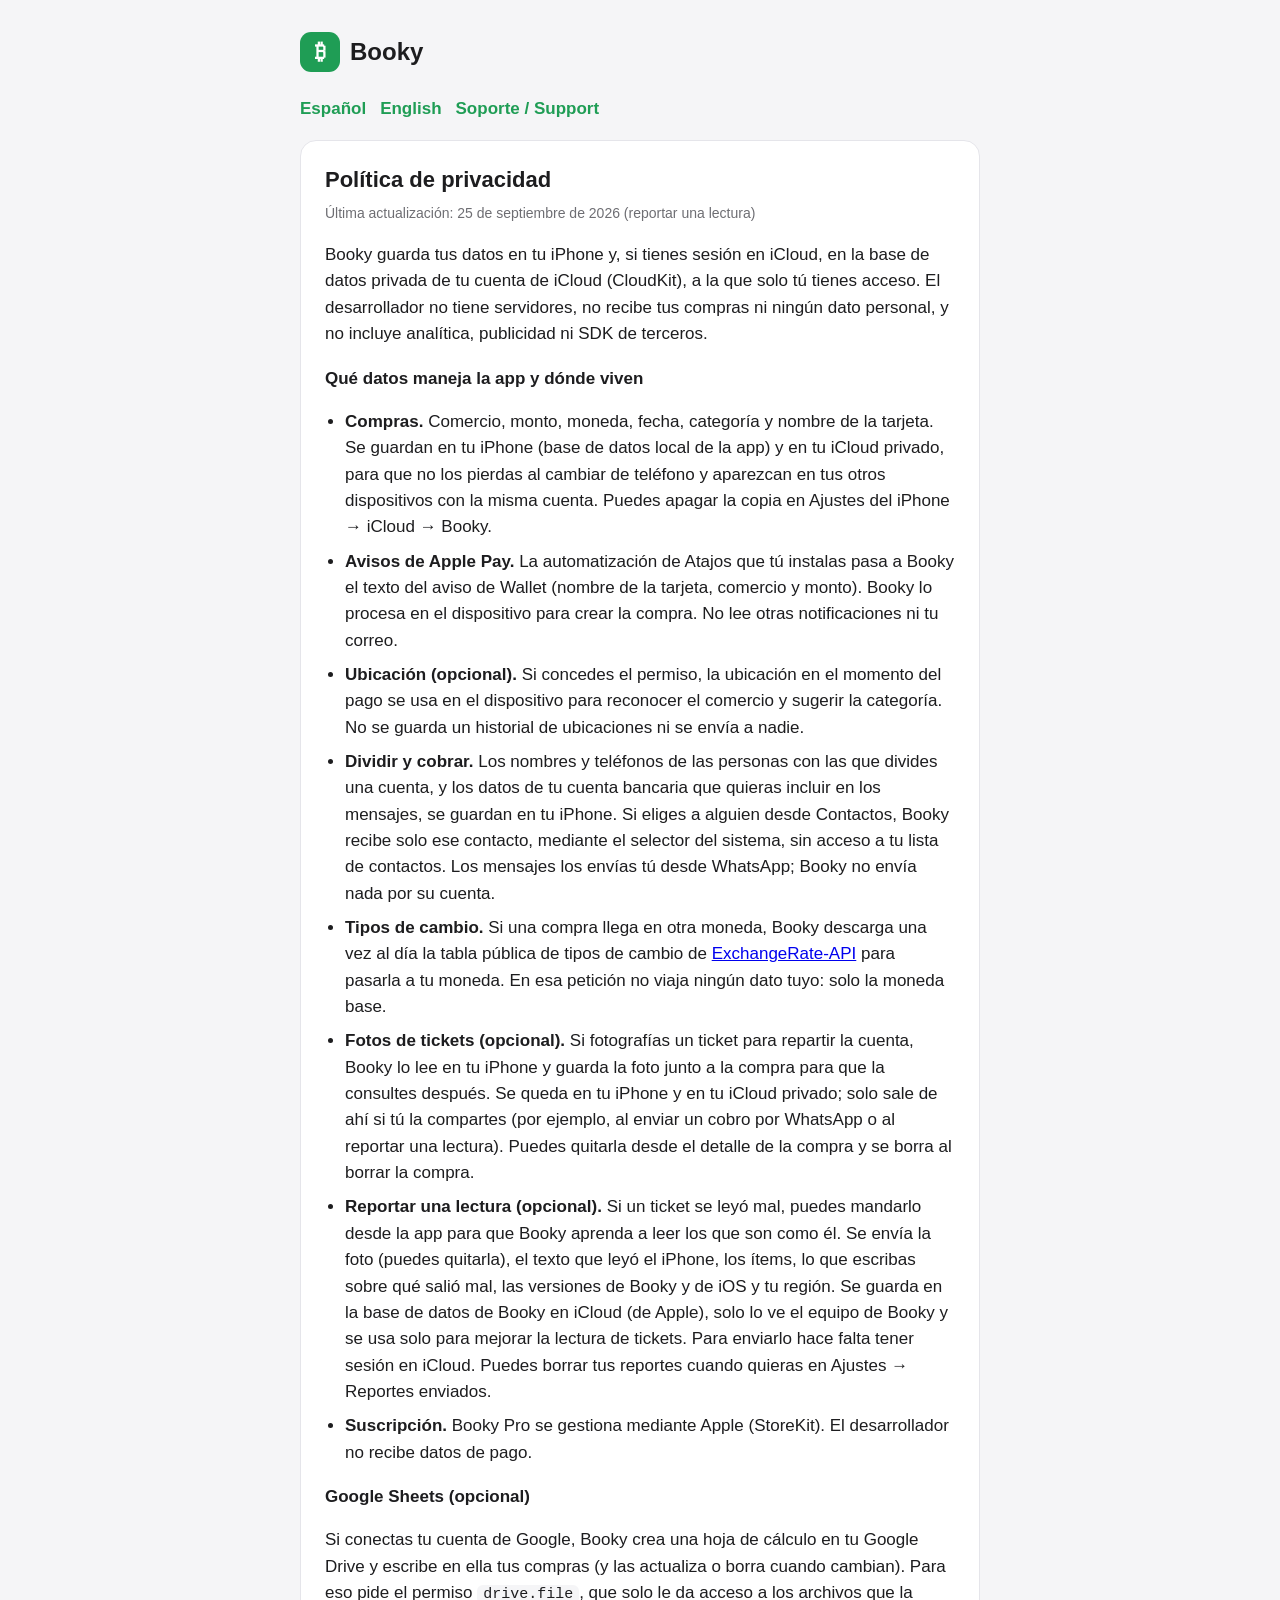
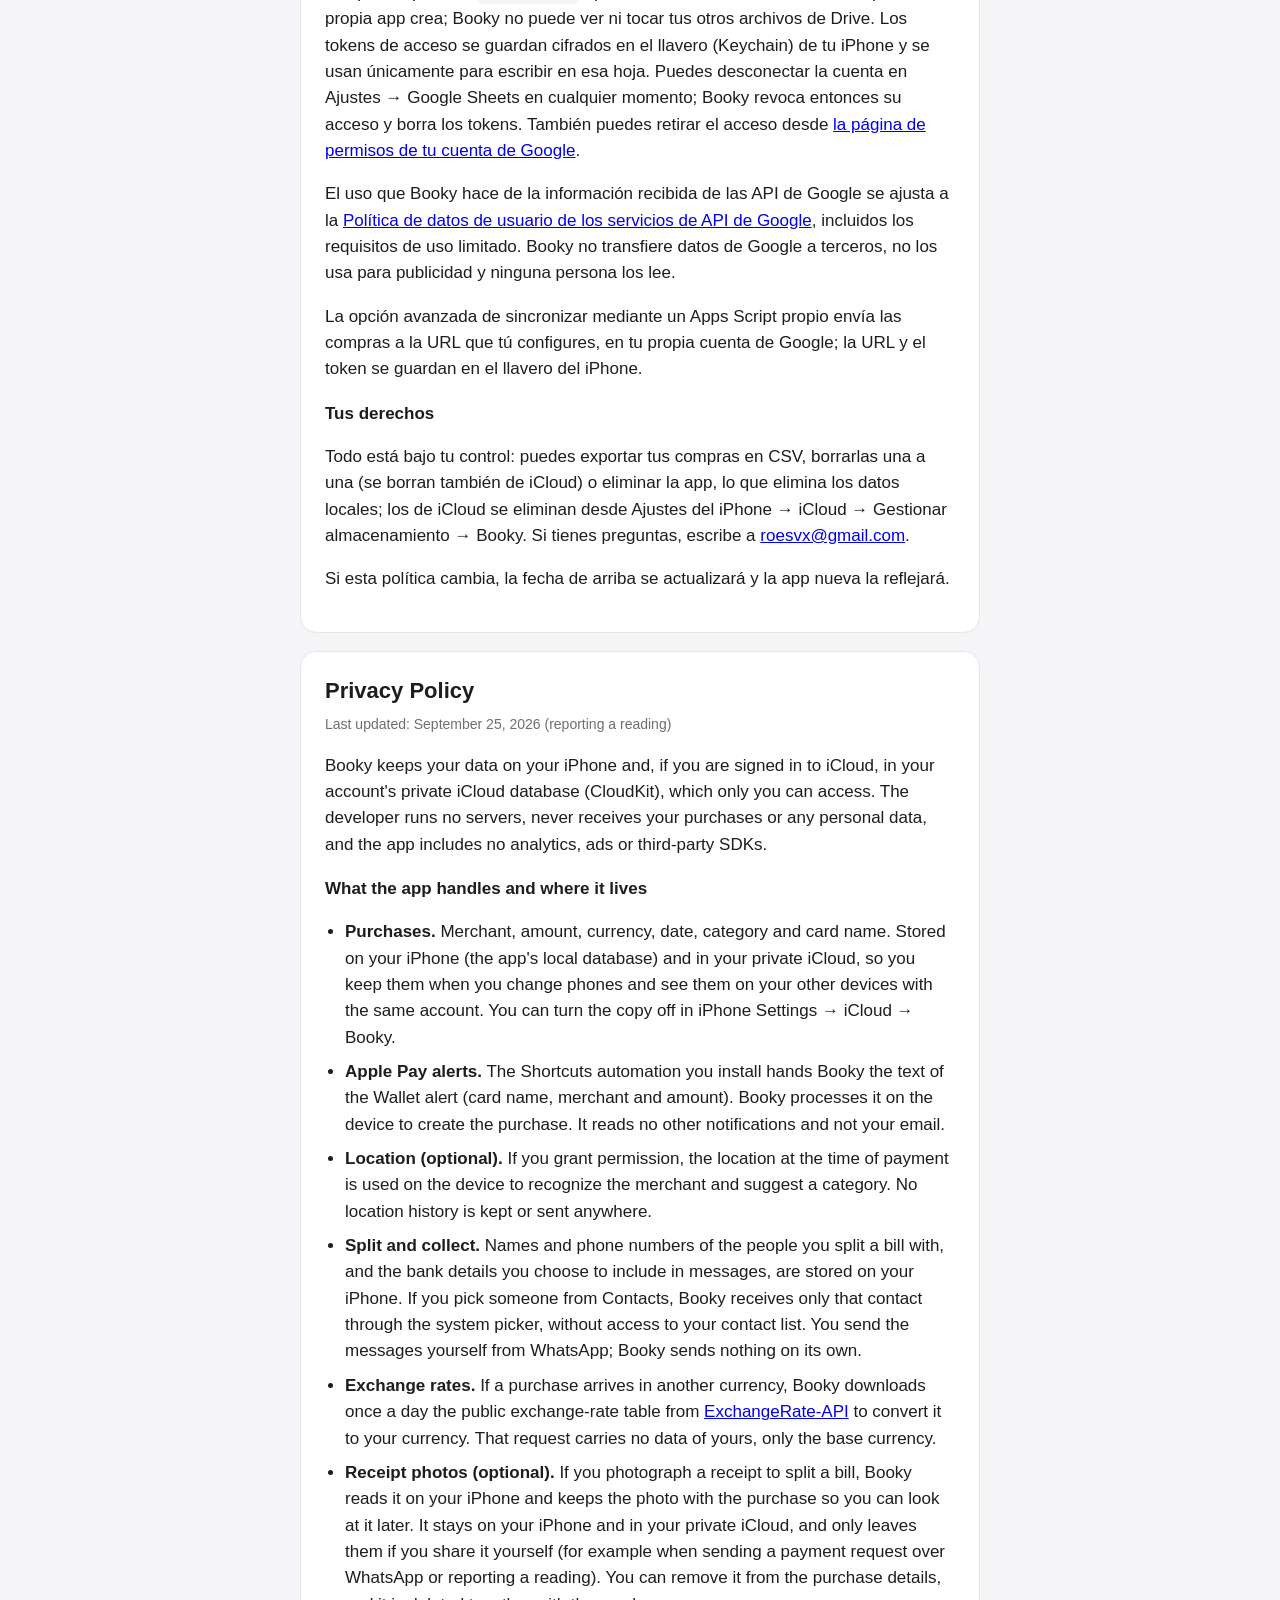
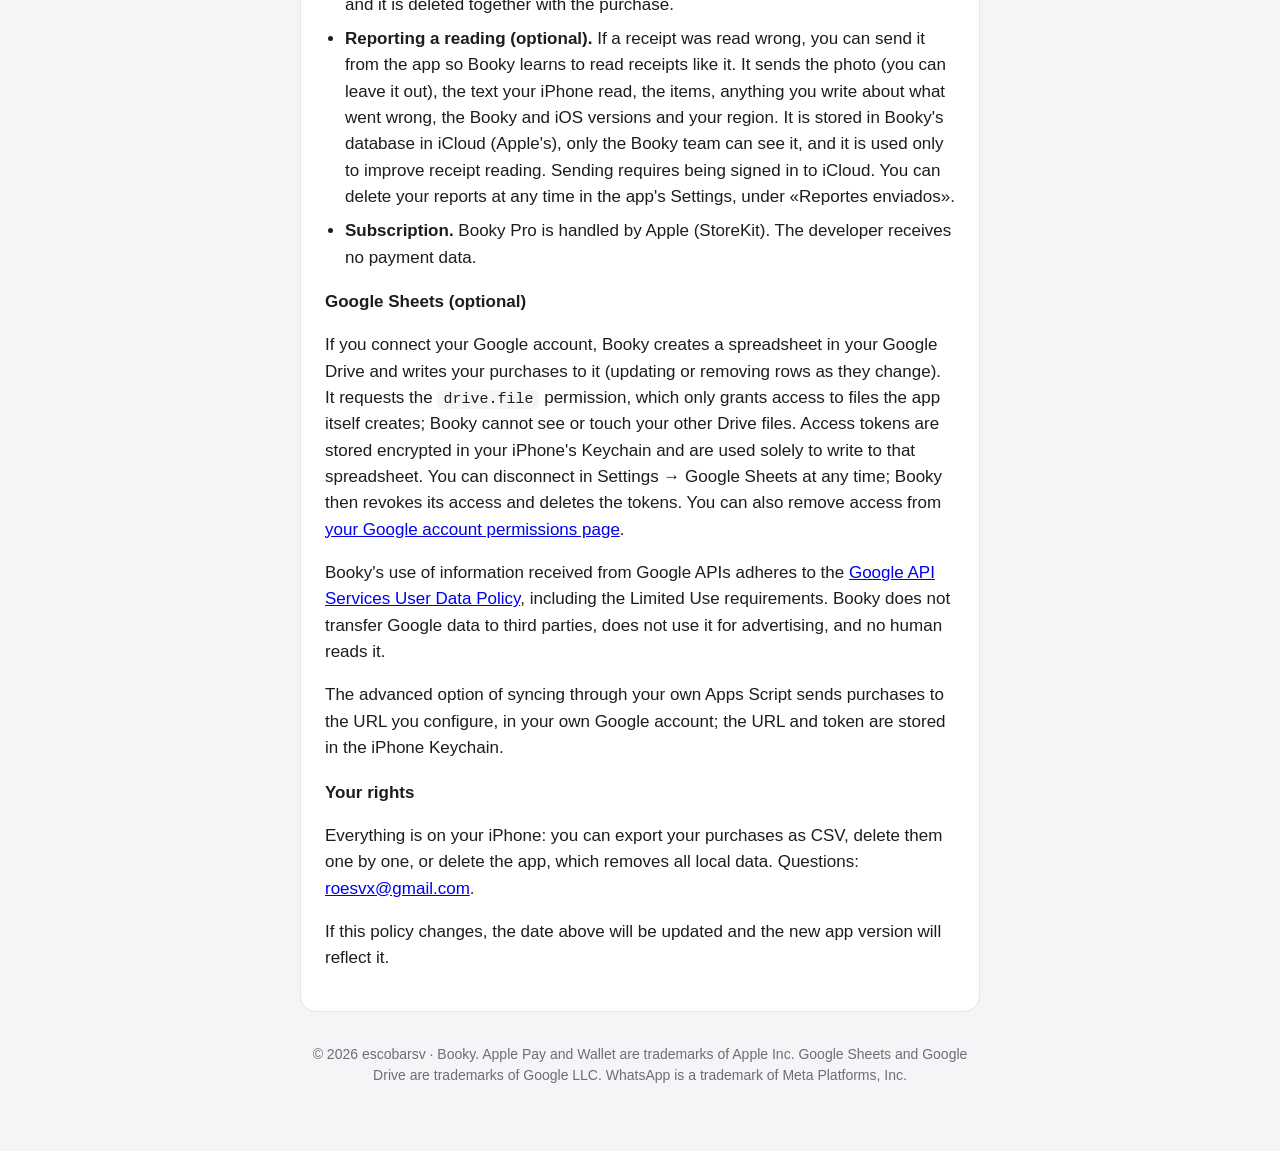
==== commit 4f35f274: "Correo de soporte: roesvx@gmail.com Co-Authored-By: Claude Opus 5.5 <noreply@anthropic.com>" ====
--- a/privacy.html
+++ b/privacy.html
@@ -35,7 +35,7 @@
     <p>La opción avanzada de sincronizar mediante un Apps Script propio envía las compras a la URL que tú configures, en tu propia cuenta de Google; la URL y el token se guardan en el llavero del iPhone.</p>
 
     <h3>Tus derechos</h3>
-    <p>Todo está bajo tu control: puedes exportar tus compras en CSV, borrarlas una a una (se borran también de iCloud) o eliminar la app, lo que elimina los datos locales; los de iCloud se eliminan desde Ajustes del iPhone → iCloud → Gestionar almacenamiento → Booky. Si tienes preguntas, escribe a <a href="mailto:rodrigo.escobarvides@gmail.com">rodrigo.escobarvides@gmail.com</a>.</p>
+    <p>Todo está bajo tu control: puedes exportar tus compras en CSV, borrarlas una a una (se borran también de iCloud) o eliminar la app, lo que elimina los datos locales; los de iCloud se eliminan desde Ajustes del iPhone → iCloud → Gestionar almacenamiento → Booky. Si tienes preguntas, escribe a <a href="mailto:roesvx@gmail.com">roesvx@gmail.com</a>.</p>
     <p>Si esta política cambia, la fecha de arriba se actualizará y la app nueva la reflejará.</p>
   </section>
 
@@ -62,7 +62,7 @@
     <p>The advanced option of syncing through your own Apps Script sends purchases to the URL you configure, in your own Google account; the URL and token are stored in the iPhone Keychain.</p>
 
     <h3>Your rights</h3>
-    <p>Everything is on your iPhone: you can export your purchases as CSV, delete them one by one, or delete the app, which removes all local data. Questions: <a href="mailto:rodrigo.escobarvides@gmail.com">rodrigo.escobarvides@gmail.com</a>.</p>
+    <p>Everything is on your iPhone: you can export your purchases as CSV, delete them one by one, or delete the app, which removes all local data. Questions: <a href="mailto:roesvx@gmail.com">roesvx@gmail.com</a>.</p>
     <p>If this policy changes, the date above will be updated and the new app version will reflect it.</p>
   </section>
 
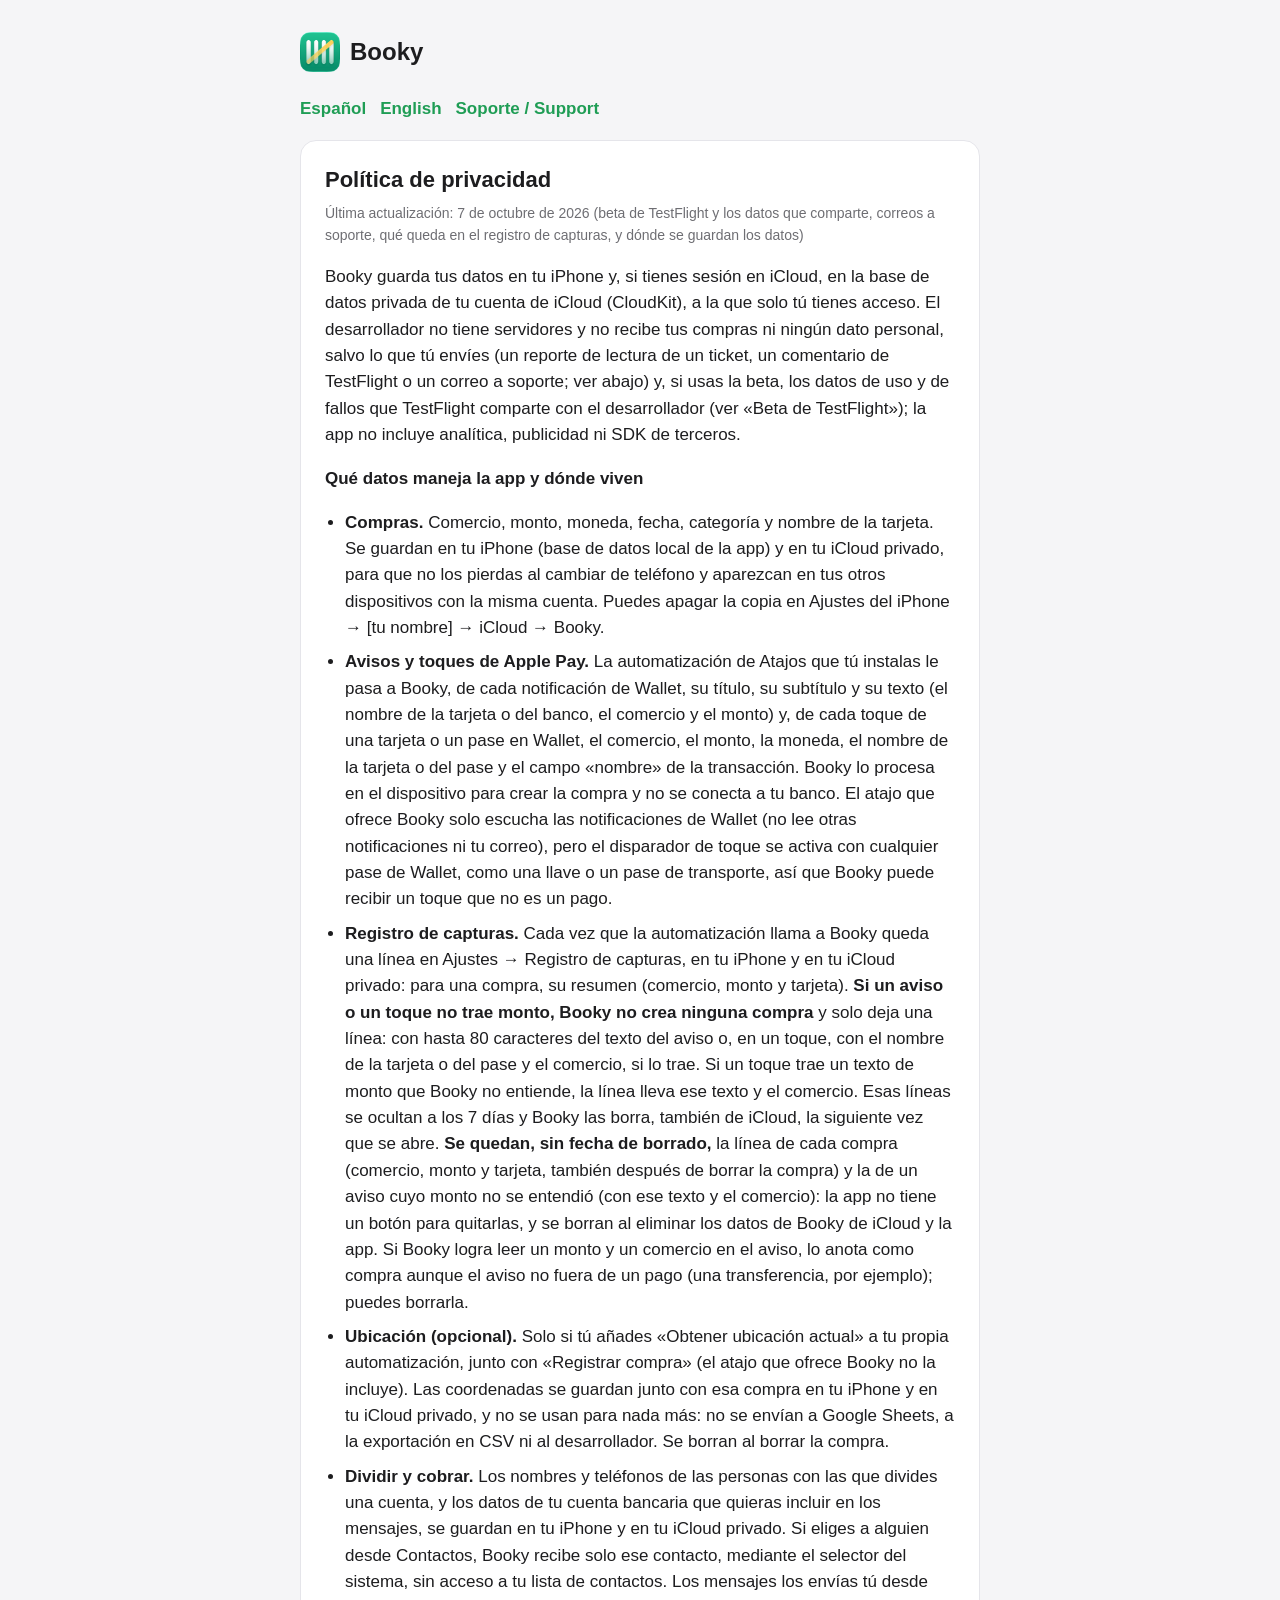
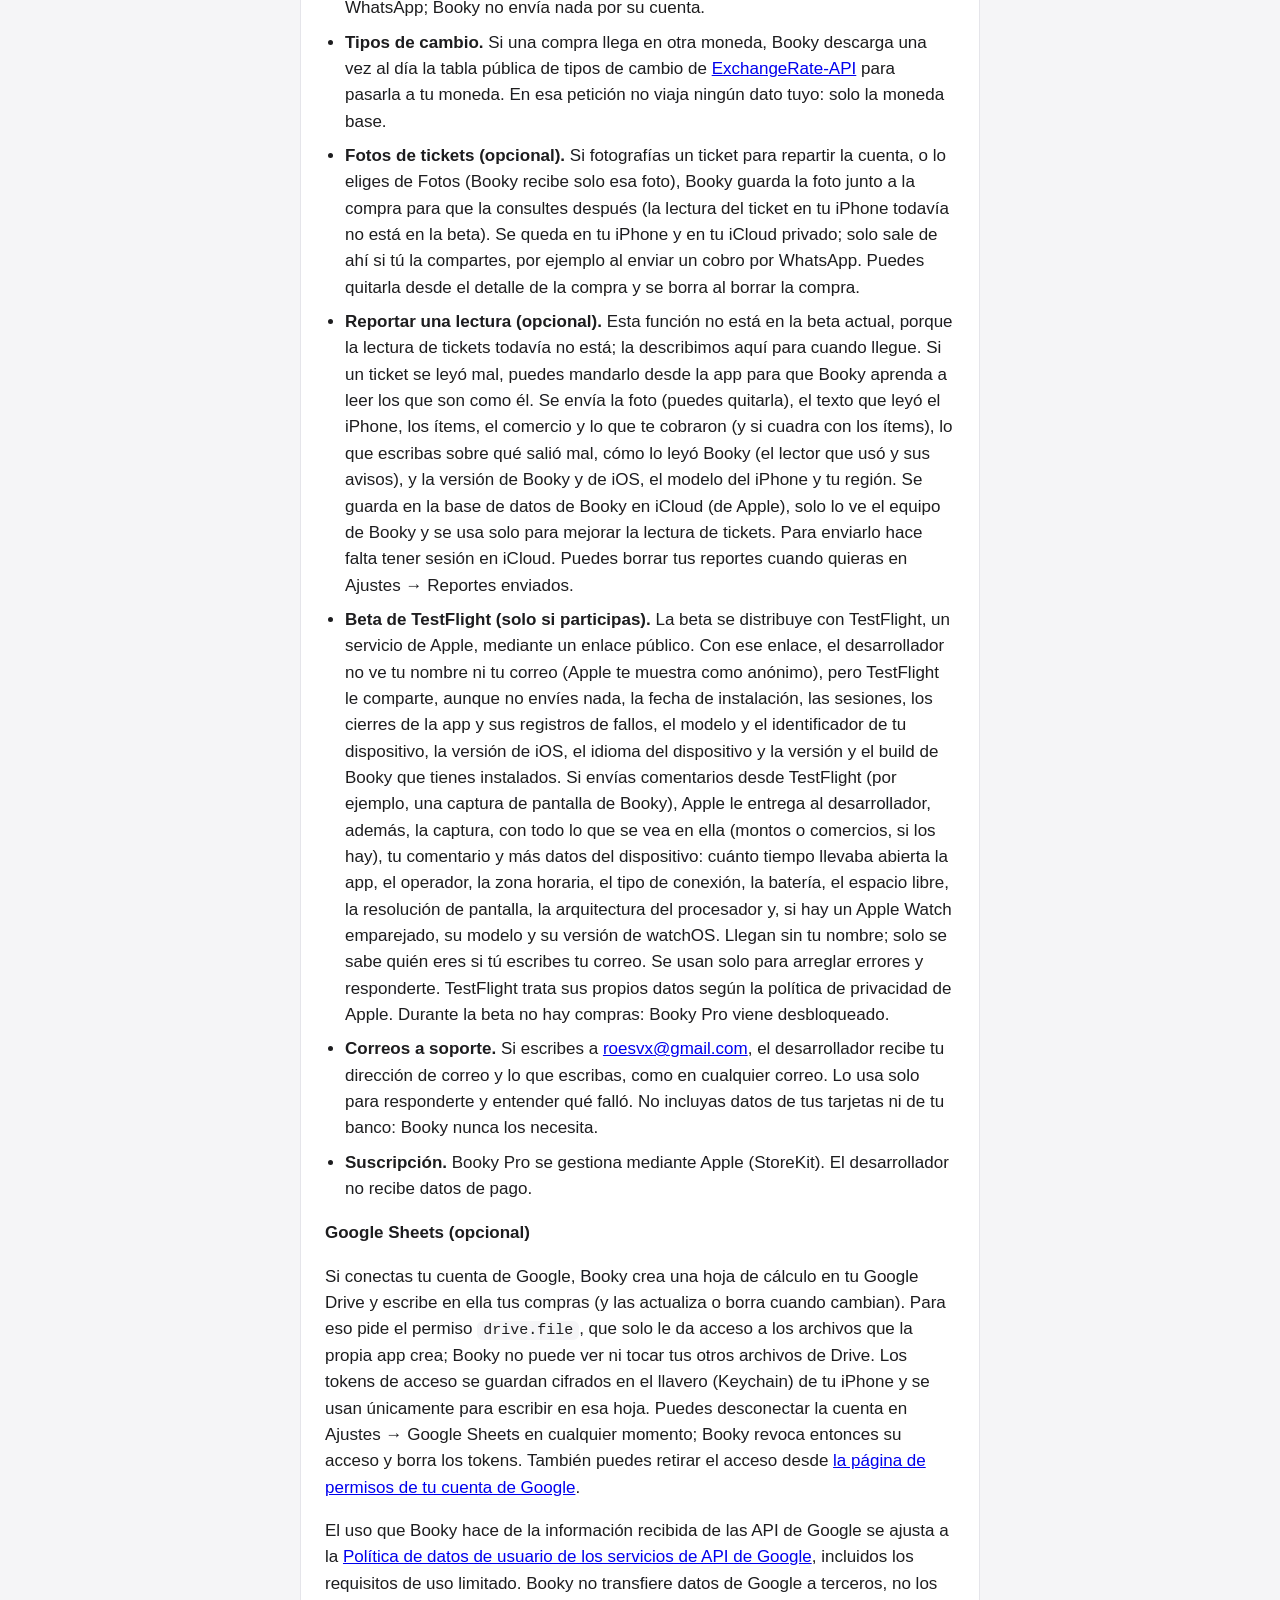
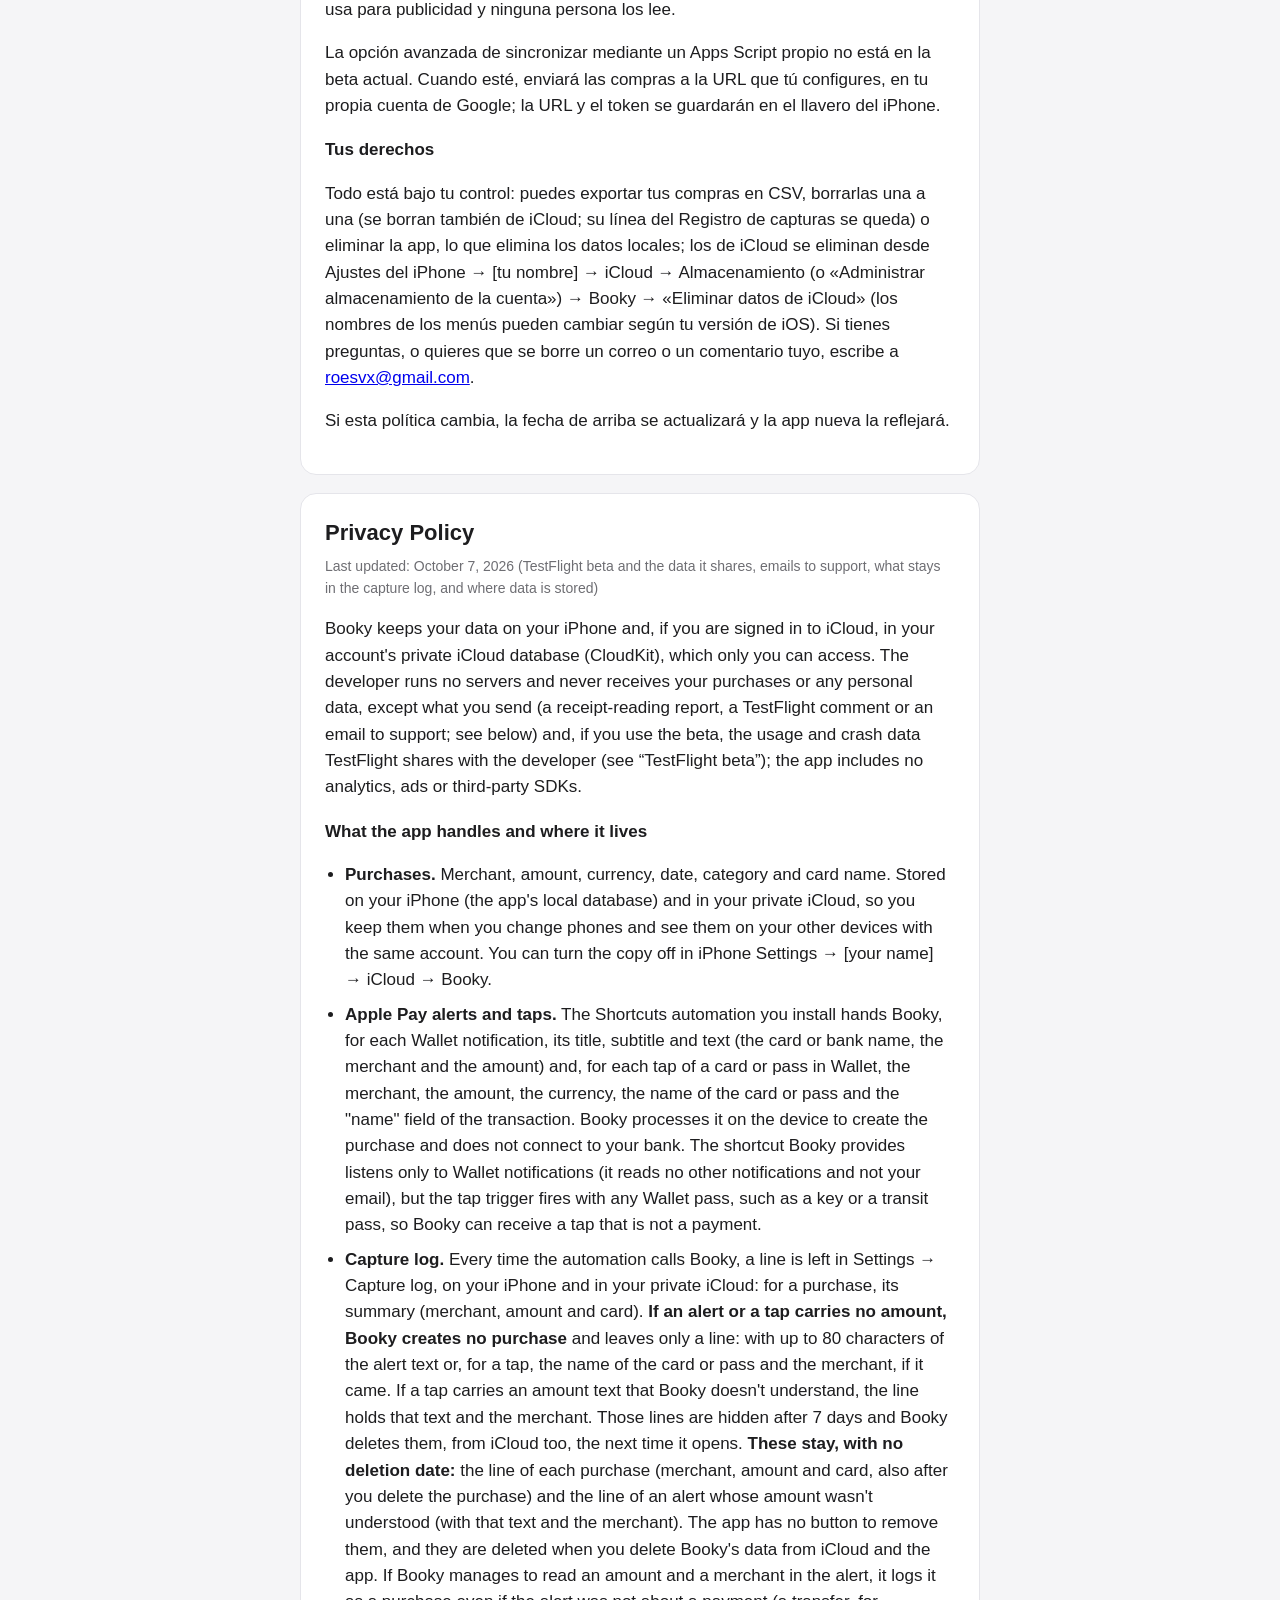
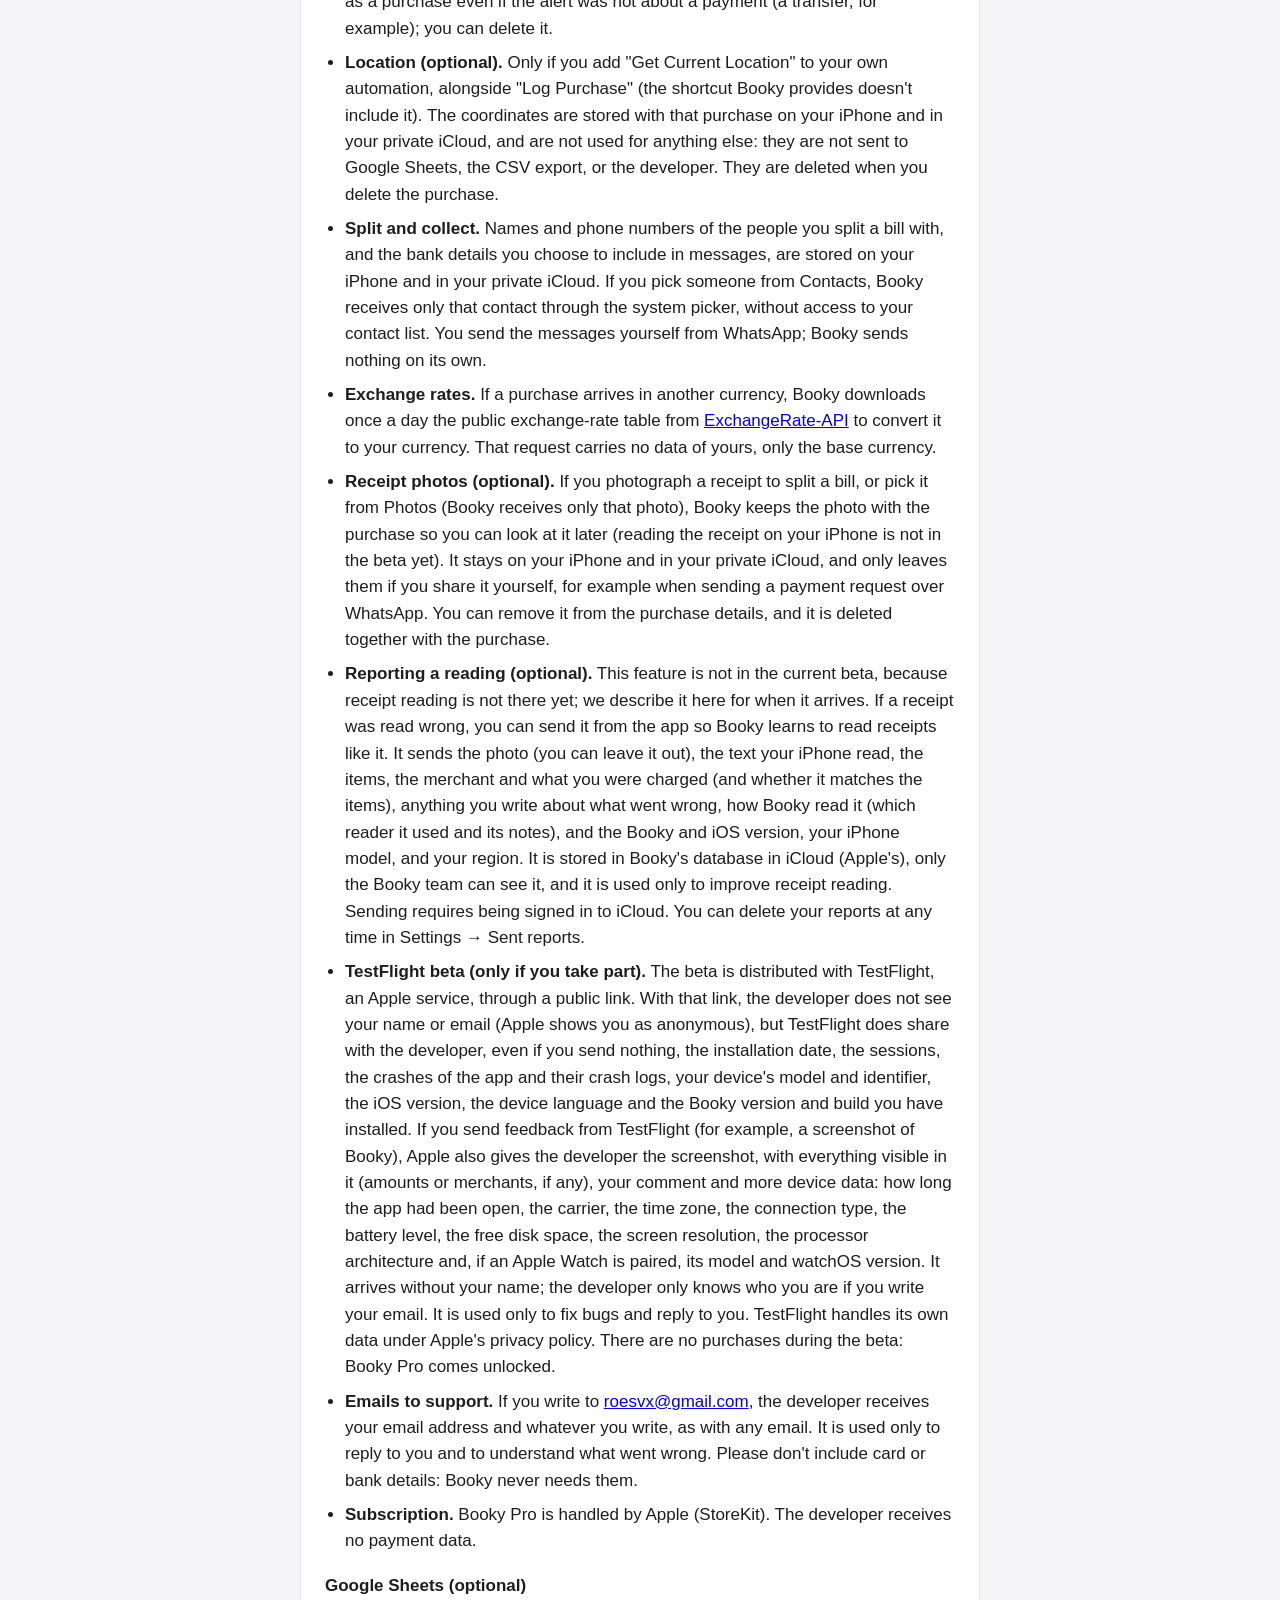
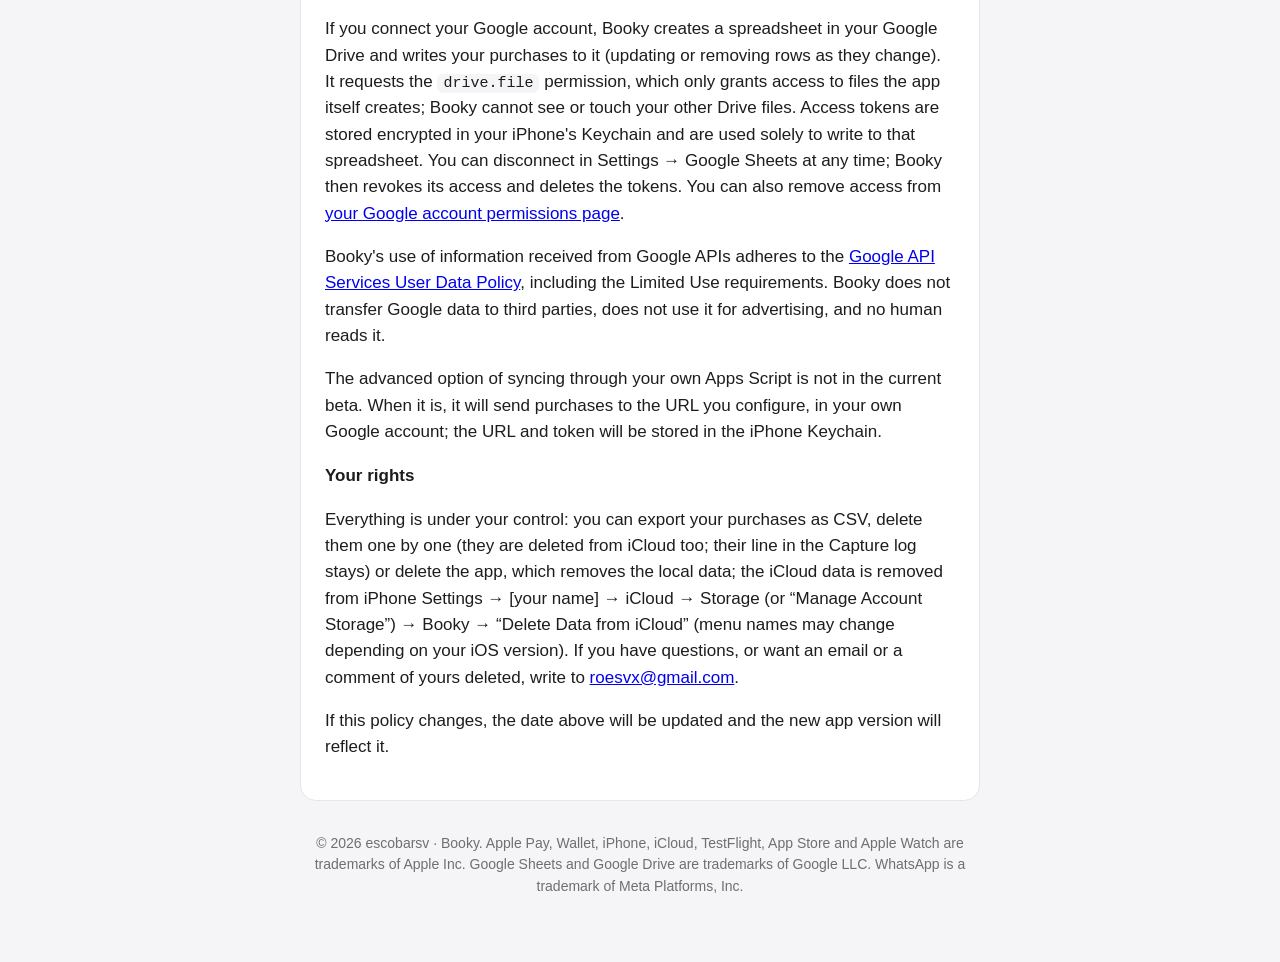
==== commit f3b40e75: "La página lista para la beta: Únete a la beta, preguntas frecuentes, ícono y privacidad al día Co-Au" ====
--- a/privacy.html
+++ b/privacy.html
@@ -5,68 +5,75 @@
 <meta name="viewport" content="width=device-width, initial-scale=1">
 <title>Booky · Política de privacidad / Privacy Policy</title>
 <meta name="color-scheme" content="light dark">
+<link rel="icon" type="image/png" href="icon.png">
 <link rel="stylesheet" href="style.css">
 </head>
 <body>
 <main>
-  <header><a class="logo" href="./"><span class="mark" aria-hidden="true">₿</span>Booky</a></header>
+  <header><a class="logo" href="./"><img class="mark" src="icon.png" width="40" height="40" alt="">Booky</a></header>
   <nav><a href="#es">Español</a><a href="#en">English</a><a href="./#soporte">Soporte / Support</a></nav>
 
   <section id="es">
     <h2>Política de privacidad</h2>
-    <div class="date">Última actualización: 25 de septiembre de 2026 (reportar una lectura)</div>
-    <p>Booky guarda tus datos en tu iPhone y, si tienes sesión en iCloud, en la base de datos privada de tu cuenta de iCloud (CloudKit), a la que solo tú tienes acceso. El desarrollador no tiene servidores, no recibe tus compras ni ningún dato personal, y no incluye analítica, publicidad ni SDK de terceros.</p>
+    <div class="date">Última actualización: 7 de octubre de 2026 (beta de TestFlight y los datos que comparte, correos a soporte, qué queda en el registro de capturas, y dónde se guardan los datos)</div>
+    <p>Booky guarda tus datos en tu iPhone y, si tienes sesión en iCloud, en la base de datos privada de tu cuenta de iCloud (CloudKit), a la que solo tú tienes acceso. El desarrollador no tiene servidores y no recibe tus compras ni ningún dato personal, salvo lo que tú envíes (un reporte de lectura de un ticket, un comentario de TestFlight o un correo a soporte; ver abajo) y, si usas la beta, los datos de uso y de fallos que TestFlight comparte con el desarrollador (ver «Beta de TestFlight»); la app no incluye analítica, publicidad ni SDK de terceros.</p>
 
     <h3>Qué datos maneja la app y dónde viven</h3>
     <ul>
-      <li><strong>Compras.</strong> Comercio, monto, moneda, fecha, categoría y nombre de la tarjeta. Se guardan en tu iPhone (base de datos local de la app) y en tu iCloud privado, para que no los pierdas al cambiar de teléfono y aparezcan en tus otros dispositivos con la misma cuenta. Puedes apagar la copia en Ajustes del iPhone → iCloud → Booky.</li>
-      <li><strong>Avisos de Apple Pay.</strong> La automatización de Atajos que tú instalas pasa a Booky el texto del aviso de Wallet (nombre de la tarjeta, comercio y monto). Booky lo procesa en el dispositivo para crear la compra. No lee otras notificaciones ni tu correo.</li>
-      <li><strong>Ubicación (opcional).</strong> Si concedes el permiso, la ubicación en el momento del pago se usa en el dispositivo para reconocer el comercio y sugerir la categoría. No se guarda un historial de ubicaciones ni se envía a nadie.</li>
-      <li><strong>Dividir y cobrar.</strong> Los nombres y teléfonos de las personas con las que divides una cuenta, y los datos de tu cuenta bancaria que quieras incluir en los mensajes, se guardan en tu iPhone. Si eliges a alguien desde Contactos, Booky recibe solo ese contacto, mediante el selector del sistema, sin acceso a tu lista de contactos. Los mensajes los envías tú desde WhatsApp; Booky no envía nada por su cuenta.</li>
+      <li><strong>Compras.</strong> Comercio, monto, moneda, fecha, categoría y nombre de la tarjeta. Se guardan en tu iPhone (base de datos local de la app) y en tu iCloud privado, para que no los pierdas al cambiar de teléfono y aparezcan en tus otros dispositivos con la misma cuenta. Puedes apagar la copia en Ajustes del iPhone → [tu nombre] → iCloud → Booky.</li>
+      <li><strong>Avisos y toques de Apple Pay.</strong> La automatización de Atajos que tú instalas le pasa a Booky, de cada notificación de Wallet, su título, su subtítulo y su texto (el nombre de la tarjeta o del banco, el comercio y el monto) y, de cada toque de una tarjeta o un pase en Wallet, el comercio, el monto, la moneda, el nombre de la tarjeta o del pase y el campo «nombre» de la transacción. Booky lo procesa en el dispositivo para crear la compra y no se conecta a tu banco. El atajo que ofrece Booky solo escucha las notificaciones de Wallet (no lee otras notificaciones ni tu correo), pero el disparador de toque se activa con cualquier pase de Wallet, como una llave o un pase de transporte, así que Booky puede recibir un toque que no es un pago.</li>
+      <li><strong>Registro de capturas.</strong> Cada vez que la automatización llama a Booky queda una línea en Ajustes → Registro de capturas, en tu iPhone y en tu iCloud privado: para una compra, su resumen (comercio, monto y tarjeta). <strong>Si un aviso o un toque no trae monto, Booky no crea ninguna compra</strong> y solo deja una línea: con hasta 80 caracteres del texto del aviso o, en un toque, con el nombre de la tarjeta o del pase y el comercio, si lo trae. Si un toque trae un texto de monto que Booky no entiende, la línea lleva ese texto y el comercio. Esas líneas se ocultan a los 7 días y Booky las borra, también de iCloud, la siguiente vez que se abre. <strong>Se quedan, sin fecha de borrado,</strong> la línea de cada compra (comercio, monto y tarjeta, también después de borrar la compra) y la de un aviso cuyo monto no se entendió (con ese texto y el comercio): la app no tiene un botón para quitarlas, y se borran al eliminar los datos de Booky de iCloud y la app. Si Booky logra leer un monto y un comercio en el aviso, lo anota como compra aunque el aviso no fuera de un pago (una transferencia, por ejemplo); puedes borrarla.</li>
+      <li><strong>Ubicación (opcional).</strong> Solo si tú añades «Obtener ubicación actual» a tu propia automatización, junto con «Registrar compra» (el atajo que ofrece Booky no la incluye). Las coordenadas se guardan junto con esa compra en tu iPhone y en tu iCloud privado, y no se usan para nada más: no se envían a Google Sheets, a la exportación en CSV ni al desarrollador. Se borran al borrar la compra.</li>
+      <li><strong>Dividir y cobrar.</strong> Los nombres y teléfonos de las personas con las que divides una cuenta, y los datos de tu cuenta bancaria que quieras incluir en los mensajes, se guardan en tu iPhone y en tu iCloud privado. Si eliges a alguien desde Contactos, Booky recibe solo ese contacto, mediante el selector del sistema, sin acceso a tu lista de contactos. Los mensajes los envías tú desde WhatsApp; Booky no envía nada por su cuenta.</li>
       <li><strong>Tipos de cambio.</strong> Si una compra llega en otra moneda, Booky descarga una vez al día la tabla pública de tipos de cambio de <a href="https://www.exchangerate-api.com">ExchangeRate-API</a> para pasarla a tu moneda. En esa petición no viaja ningún dato tuyo: solo la moneda base.</li>
-      <li><strong>Fotos de tickets (opcional).</strong> Si fotografías un ticket para repartir la cuenta, Booky lo lee en tu iPhone y guarda la foto junto a la compra para que la consultes después. Se queda en tu iPhone y en tu iCloud privado; solo sale de ahí si tú la compartes (por ejemplo, al enviar un cobro por WhatsApp o al reportar una lectura). Puedes quitarla desde el detalle de la compra y se borra al borrar la compra.</li>
-      <li><strong>Reportar una lectura (opcional).</strong> Si un ticket se leyó mal, puedes mandarlo desde la app para que Booky aprenda a leer los que son como él. Se envía la foto (puedes quitarla), el texto que leyó el iPhone, los ítems, lo que escribas sobre qué salió mal, las versiones de Booky y de iOS y tu región. Se guarda en la base de datos de Booky en iCloud (de Apple), solo lo ve el equipo de Booky y se usa solo para mejorar la lectura de tickets. Para enviarlo hace falta tener sesión en iCloud. Puedes borrar tus reportes cuando quieras en Ajustes → Reportes enviados.</li>
+      <li><strong>Fotos de tickets (opcional).</strong> Si fotografías un ticket para repartir la cuenta, o lo eliges de Fotos (Booky recibe solo esa foto), Booky guarda la foto junto a la compra para que la consultes después (la lectura del ticket en tu iPhone todavía no está en la beta). Se queda en tu iPhone y en tu iCloud privado; solo sale de ahí si tú la compartes, por ejemplo al enviar un cobro por WhatsApp. Puedes quitarla desde el detalle de la compra y se borra al borrar la compra.</li>
+      <li><strong>Reportar una lectura (opcional).</strong> Esta función no está en la beta actual, porque la lectura de tickets todavía no está; la describimos aquí para cuando llegue. Si un ticket se leyó mal, puedes mandarlo desde la app para que Booky aprenda a leer los que son como él. Se envía la foto (puedes quitarla), el texto que leyó el iPhone, los ítems, el comercio y lo que te cobraron (y si cuadra con los ítems), lo que escribas sobre qué salió mal, cómo lo leyó Booky (el lector que usó y sus avisos), y la versión de Booky y de iOS, el modelo del iPhone y tu región. Se guarda en la base de datos de Booky en iCloud (de Apple), solo lo ve el equipo de Booky y se usa solo para mejorar la lectura de tickets. Para enviarlo hace falta tener sesión en iCloud. Puedes borrar tus reportes cuando quieras en Ajustes → Reportes enviados.</li>
+      <li><strong>Beta de TestFlight (solo si participas).</strong> La beta se distribuye con TestFlight, un servicio de Apple, mediante un enlace público. Con ese enlace, el desarrollador no ve tu nombre ni tu correo (Apple te muestra como anónimo), pero TestFlight le comparte, aunque no envíes nada, la fecha de instalación, las sesiones, los cierres de la app y sus registros de fallos, el modelo y el identificador de tu dispositivo, la versión de iOS, el idioma del dispositivo y la versión y el build de Booky que tienes instalados. Si envías comentarios desde TestFlight (por ejemplo, una captura de pantalla de Booky), Apple le entrega al desarrollador, además, la captura, con todo lo que se vea en ella (montos o comercios, si los hay), tu comentario y más datos del dispositivo: cuánto tiempo llevaba abierta la app, el operador, la zona horaria, el tipo de conexión, la batería, el espacio libre, la resolución de pantalla, la arquitectura del procesador y, si hay un Apple Watch emparejado, su modelo y su versión de watchOS. Llegan sin tu nombre; solo se sabe quién eres si tú escribes tu correo. Se usan solo para arreglar errores y responderte. TestFlight trata sus propios datos según la política de privacidad de Apple. Durante la beta no hay compras: Booky Pro viene desbloqueado.</li>
+      <li><strong>Correos a soporte.</strong> Si escribes a <a href="mailto:roesvx@gmail.com">roesvx@gmail.com</a>, el desarrollador recibe tu dirección de correo y lo que escribas, como en cualquier correo. Lo usa solo para responderte y entender qué falló. No incluyas datos de tus tarjetas ni de tu banco: Booky nunca los necesita.</li>
       <li><strong>Suscripción.</strong> Booky Pro se gestiona mediante Apple (StoreKit). El desarrollador no recibe datos de pago.</li>
     </ul>
 
     <h3>Google Sheets (opcional)</h3>
     <p>Si conectas tu cuenta de Google, Booky crea una hoja de cálculo en tu Google Drive y escribe en ella tus compras (y las actualiza o borra cuando cambian). Para eso pide el permiso <code>drive.file</code>, que solo le da acceso a los archivos que la propia app crea; Booky no puede ver ni tocar tus otros archivos de Drive. Los tokens de acceso se guardan cifrados en el llavero (Keychain) de tu iPhone y se usan únicamente para escribir en esa hoja. Puedes desconectar la cuenta en Ajustes → Google Sheets en cualquier momento; Booky revoca entonces su acceso y borra los tokens. También puedes retirar el acceso desde <a href="https://myaccount.google.com/permissions">la página de permisos de tu cuenta de Google</a>.</p>
     <p>El uso que Booky hace de la información recibida de las API de Google se ajusta a la <a href="https://developers.google.com/terms/api-services-user-data-policy">Política de datos de usuario de los servicios de API de Google</a>, incluidos los requisitos de uso limitado. Booky no transfiere datos de Google a terceros, no los usa para publicidad y ninguna persona los lee.</p>
-    <p>La opción avanzada de sincronizar mediante un Apps Script propio envía las compras a la URL que tú configures, en tu propia cuenta de Google; la URL y el token se guardan en el llavero del iPhone.</p>
+    <p>La opción avanzada de sincronizar mediante un Apps Script propio no está en la beta actual. Cuando esté, enviará las compras a la URL que tú configures, en tu propia cuenta de Google; la URL y el token se guardarán en el llavero del iPhone.</p>
 
     <h3>Tus derechos</h3>
-    <p>Todo está bajo tu control: puedes exportar tus compras en CSV, borrarlas una a una (se borran también de iCloud) o eliminar la app, lo que elimina los datos locales; los de iCloud se eliminan desde Ajustes del iPhone → iCloud → Gestionar almacenamiento → Booky. Si tienes preguntas, escribe a <a href="mailto:roesvx@gmail.com">roesvx@gmail.com</a>.</p>
+    <p>Todo está bajo tu control: puedes exportar tus compras en CSV, borrarlas una a una (se borran también de iCloud; su línea del Registro de capturas se queda) o eliminar la app, lo que elimina los datos locales; los de iCloud se eliminan desde Ajustes del iPhone → [tu nombre] → iCloud → Almacenamiento (o «Administrar almacenamiento de la cuenta») → Booky → «Eliminar datos de iCloud» (los nombres de los menús pueden cambiar según tu versión de iOS). Si tienes preguntas, o quieres que se borre un correo o un comentario tuyo, escribe a <a href="mailto:roesvx@gmail.com">roesvx@gmail.com</a>.</p>
     <p>Si esta política cambia, la fecha de arriba se actualizará y la app nueva la reflejará.</p>
   </section>
 
-  <section id="en">
+  <section id="en" lang="en">
     <h2>Privacy Policy</h2>
-    <div class="date">Last updated: September 25, 2026 (reporting a reading)</div>
-    <p>Booky keeps your data on your iPhone and, if you are signed in to iCloud, in your account's private iCloud database (CloudKit), which only you can access. The developer runs no servers, never receives your purchases or any personal data, and the app includes no analytics, ads or third-party SDKs.</p>
+    <div class="date">Last updated: October 7, 2026 (TestFlight beta and the data it shares, emails to support, what stays in the capture log, and where data is stored)</div>
+    <p>Booky keeps your data on your iPhone and, if you are signed in to iCloud, in your account's private iCloud database (CloudKit), which only you can access. The developer runs no servers and never receives your purchases or any personal data, except what you send (a receipt-reading report, a TestFlight comment or an email to support; see below) and, if you use the beta, the usage and crash data TestFlight shares with the developer (see “TestFlight beta”); the app includes no analytics, ads or third-party SDKs.</p>
 
     <h3>What the app handles and where it lives</h3>
     <ul>
-      <li><strong>Purchases.</strong> Merchant, amount, currency, date, category and card name. Stored on your iPhone (the app's local database) and in your private iCloud, so you keep them when you change phones and see them on your other devices with the same account. You can turn the copy off in iPhone Settings → iCloud → Booky.</li>
-      <li><strong>Apple Pay alerts.</strong> The Shortcuts automation you install hands Booky the text of the Wallet alert (card name, merchant and amount). Booky processes it on the device to create the purchase. It reads no other notifications and not your email.</li>
-      <li><strong>Location (optional).</strong> If you grant permission, the location at the time of payment is used on the device to recognize the merchant and suggest a category. No location history is kept or sent anywhere.</li>
-      <li><strong>Split and collect.</strong> Names and phone numbers of the people you split a bill with, and the bank details you choose to include in messages, are stored on your iPhone. If you pick someone from Contacts, Booky receives only that contact through the system picker, without access to your contact list. You send the messages yourself from WhatsApp; Booky sends nothing on its own.</li>
+      <li><strong>Purchases.</strong> Merchant, amount, currency, date, category and card name. Stored on your iPhone (the app's local database) and in your private iCloud, so you keep them when you change phones and see them on your other devices with the same account. You can turn the copy off in iPhone Settings → [your name] → iCloud → Booky.</li>
+      <li><strong>Apple Pay alerts and taps.</strong> The Shortcuts automation you install hands Booky, for each Wallet notification, its title, subtitle and text (the card or bank name, the merchant and the amount) and, for each tap of a card or pass in Wallet, the merchant, the amount, the currency, the name of the card or pass and the "name" field of the transaction. Booky processes it on the device to create the purchase and does not connect to your bank. The shortcut Booky provides listens only to Wallet notifications (it reads no other notifications and not your email), but the tap trigger fires with any Wallet pass, such as a key or a transit pass, so Booky can receive a tap that is not a payment.</li>
+      <li><strong>Capture log.</strong> Every time the automation calls Booky, a line is left in Settings → Capture log, on your iPhone and in your private iCloud: for a purchase, its summary (merchant, amount and card). <strong>If an alert or a tap carries no amount, Booky creates no purchase</strong> and leaves only a line: with up to 80 characters of the alert text or, for a tap, the name of the card or pass and the merchant, if it came. If a tap carries an amount text that Booky doesn't understand, the line holds that text and the merchant. Those lines are hidden after 7 days and Booky deletes them, from iCloud too, the next time it opens. <strong>These stay, with no deletion date:</strong> the line of each purchase (merchant, amount and card, also after you delete the purchase) and the line of an alert whose amount wasn't understood (with that text and the merchant). The app has no button to remove them, and they are deleted when you delete Booky's data from iCloud and the app. If Booky manages to read an amount and a merchant in the alert, it logs it as a purchase even if the alert was not about a payment (a transfer, for example); you can delete it.</li>
+      <li><strong>Location (optional).</strong> Only if you add "Get Current Location" to your own automation, alongside "Log Purchase" (the shortcut Booky provides doesn't include it). The coordinates are stored with that purchase on your iPhone and in your private iCloud, and are not used for anything else: they are not sent to Google Sheets, the CSV export, or the developer. They are deleted when you delete the purchase.</li>
+      <li><strong>Split and collect.</strong> Names and phone numbers of the people you split a bill with, and the bank details you choose to include in messages, are stored on your iPhone and in your private iCloud. If you pick someone from Contacts, Booky receives only that contact through the system picker, without access to your contact list. You send the messages yourself from WhatsApp; Booky sends nothing on its own.</li>
       <li><strong>Exchange rates.</strong> If a purchase arrives in another currency, Booky downloads once a day the public exchange-rate table from <a href="https://www.exchangerate-api.com">ExchangeRate-API</a> to convert it to your currency. That request carries no data of yours, only the base currency.</li>
-      <li><strong>Receipt photos (optional).</strong> If you photograph a receipt to split a bill, Booky reads it on your iPhone and keeps the photo with the purchase so you can look at it later. It stays on your iPhone and in your private iCloud, and only leaves them if you share it yourself (for example when sending a payment request over WhatsApp or reporting a reading). You can remove it from the purchase details, and it is deleted together with the purchase.</li>
-      <li><strong>Reporting a reading (optional).</strong> If a receipt was read wrong, you can send it from the app so Booky learns to read receipts like it. It sends the photo (you can leave it out), the text your iPhone read, the items, anything you write about what went wrong, the Booky and iOS versions and your region. It is stored in Booky's database in iCloud (Apple's), only the Booky team can see it, and it is used only to improve receipt reading. Sending requires being signed in to iCloud. You can delete your reports at any time in the app's Settings, under «Reportes enviados».</li>
+      <li><strong>Receipt photos (optional).</strong> If you photograph a receipt to split a bill, or pick it from Photos (Booky receives only that photo), Booky keeps the photo with the purchase so you can look at it later (reading the receipt on your iPhone is not in the beta yet). It stays on your iPhone and in your private iCloud, and only leaves them if you share it yourself, for example when sending a payment request over WhatsApp. You can remove it from the purchase details, and it is deleted together with the purchase.</li>
+      <li><strong>Reporting a reading (optional).</strong> This feature is not in the current beta, because receipt reading is not there yet; we describe it here for when it arrives. If a receipt was read wrong, you can send it from the app so Booky learns to read receipts like it. It sends the photo (you can leave it out), the text your iPhone read, the items, the merchant and what you were charged (and whether it matches the items), anything you write about what went wrong, how Booky read it (which reader it used and its notes), and the Booky and iOS version, your iPhone model, and your region. It is stored in Booky's database in iCloud (Apple's), only the Booky team can see it, and it is used only to improve receipt reading. Sending requires being signed in to iCloud. You can delete your reports at any time in Settings → Sent reports.</li>
+      <li><strong>TestFlight beta (only if you take part).</strong> The beta is distributed with TestFlight, an Apple service, through a public link. With that link, the developer does not see your name or email (Apple shows you as anonymous), but TestFlight does share with the developer, even if you send nothing, the installation date, the sessions, the crashes of the app and their crash logs, your device's model and identifier, the iOS version, the device language and the Booky version and build you have installed. If you send feedback from TestFlight (for example, a screenshot of Booky), Apple also gives the developer the screenshot, with everything visible in it (amounts or merchants, if any), your comment and more device data: how long the app had been open, the carrier, the time zone, the connection type, the battery level, the free disk space, the screen resolution, the processor architecture and, if an Apple Watch is paired, its model and watchOS version. It arrives without your name; the developer only knows who you are if you write your email. It is used only to fix bugs and reply to you. TestFlight handles its own data under Apple's privacy policy. There are no purchases during the beta: Booky Pro comes unlocked.</li>
+      <li><strong>Emails to support.</strong> If you write to <a href="mailto:roesvx@gmail.com">roesvx@gmail.com</a>, the developer receives your email address and whatever you write, as with any email. It is used only to reply to you and to understand what went wrong. Please don't include card or bank details: Booky never needs them.</li>
       <li><strong>Subscription.</strong> Booky Pro is handled by Apple (StoreKit). The developer receives no payment data.</li>
     </ul>
 
     <h3>Google Sheets (optional)</h3>
     <p>If you connect your Google account, Booky creates a spreadsheet in your Google Drive and writes your purchases to it (updating or removing rows as they change). It requests the <code>drive.file</code> permission, which only grants access to files the app itself creates; Booky cannot see or touch your other Drive files. Access tokens are stored encrypted in your iPhone's Keychain and are used solely to write to that spreadsheet. You can disconnect in Settings → Google Sheets at any time; Booky then revokes its access and deletes the tokens. You can also remove access from <a href="https://myaccount.google.com/permissions">your Google account permissions page</a>.</p>
     <p>Booky's use of information received from Google APIs adheres to the <a href="https://developers.google.com/terms/api-services-user-data-policy">Google API Services User Data Policy</a>, including the Limited Use requirements. Booky does not transfer Google data to third parties, does not use it for advertising, and no human reads it.</p>
-    <p>The advanced option of syncing through your own Apps Script sends purchases to the URL you configure, in your own Google account; the URL and token are stored in the iPhone Keychain.</p>
+    <p>The advanced option of syncing through your own Apps Script is not in the current beta. When it is, it will send purchases to the URL you configure, in your own Google account; the URL and token will be stored in the iPhone Keychain.</p>
 
     <h3>Your rights</h3>
-    <p>Everything is on your iPhone: you can export your purchases as CSV, delete them one by one, or delete the app, which removes all local data. Questions: <a href="mailto:roesvx@gmail.com">roesvx@gmail.com</a>.</p>
+    <p>Everything is under your control: you can export your purchases as CSV, delete them one by one (they are deleted from iCloud too; their line in the Capture log stays) or delete the app, which removes the local data; the iCloud data is removed from iPhone Settings → [your name] → iCloud → Storage (or “Manage Account Storage”) → Booky → “Delete Data from iCloud” (menu names may change depending on your iOS version). If you have questions, or want an email or a comment of yours deleted, write to <a href="mailto:roesvx@gmail.com">roesvx@gmail.com</a>.</p>
     <p>If this policy changes, the date above will be updated and the new app version will reflect it.</p>
   </section>
 
-  <footer>© 2026 escobarsv · Booky. Apple Pay and Wallet are trademarks of Apple Inc. Google Sheets and Google Drive are trademarks of Google LLC. WhatsApp is a trademark of Meta Platforms, Inc.</footer>
+  <footer>© 2026 escobarsv · Booky. Apple Pay, Wallet, iPhone, iCloud, TestFlight, App Store and Apple Watch are trademarks of Apple Inc. Google Sheets and Google Drive are trademarks of Google LLC. WhatsApp is a trademark of Meta Platforms, Inc.</footer>
 </main>
 </body>
 </html>
--- a/style.css
+++ b/style.css
@@ -1,18 +1,22 @@
-:root { --bg:#f5f5f7; --card:#fff; --text:#1d1d1f; --muted:#6e6e73; --brand:#1f9d55; --line:#e5e5ea; }
-@media (prefers-color-scheme: dark) { :root { --bg:#000; --card:#1c1c1e; --text:#f5f5f7; --muted:#98989d; --line:#2c2c2e; --brand:#34c77b; } }
+:root { --bg:#f5f5f7; --card:#fff; --text:#1d1d1f; --muted:#6e6e73; --brand:#1f9d55; --on-brand:#fff; --line:#e5e5ea; }
+@media (prefers-color-scheme: dark) { :root { --bg:#000; --card:#1c1c1e; --text:#f5f5f7; --muted:#98989d; --line:#2c2c2e; --brand:#34c77b; --on-brand:#000; } }
 * { box-sizing: border-box; }
 body { margin:0; background:var(--bg); color:var(--text); font: 17px/1.55 -apple-system, BlinkMacSystemFont, "SF Pro Text", "Helvetica Neue", Arial, sans-serif; }
 main { max-width: 720px; margin: 0 auto; padding: 32px 20px 64px; }
 header { display:flex; align-items:center; gap:14px; margin-bottom: 24px; }
 .logo { display:inline-flex; align-items:center; gap:10px; font-weight:800; font-size: 24px; text-decoration:none; color: var(--text); }
-.mark { width:40px; height:40px; border-radius:11px; background:var(--brand); color:#fff; display:inline-flex; align-items:center; justify-content:center; font-size:22px; }
+.mark { width:40px; height:40px; display:block; flex:none; }
 h1 { font-size: 28px; margin: 0; }
 nav a { margin-right: 14px; color: var(--brand); text-decoration: none; font-weight: 600; }
 section { background:var(--card); border-radius:16px; padding: 22px 24px; margin: 18px 0; border: 1px solid var(--line); }
 h2 { font-size: 22px; margin: 0 0 6px; }
 h3 { font-size: 17px; margin: 18px 0 4px; }
+h4 { font-size: 17px; font-weight: 600; margin: 16px 0 2px; }
 .date { color: var(--muted); font-size: 14px; margin-bottom: 14px; }
 ul, ol { padding-left: 20px; } li { margin: 8px 0; }
 footer { color: var(--muted); font-size: 14px; text-align:center; margin-top: 32px; }
 code { background: var(--bg); padding: 1px 6px; border-radius: 6px; font-size: 15px; }
 .muted { color: var(--muted); }
+.cta { margin: 16px 0 8px; }
+.btn { display:inline-block; background:var(--brand); color:var(--on-brand); font-weight:700; font-size:19px; line-height:1.3; text-decoration:none; padding:12px 22px; border-radius:12px; }
+section.beta { border: 2px solid var(--brand); }
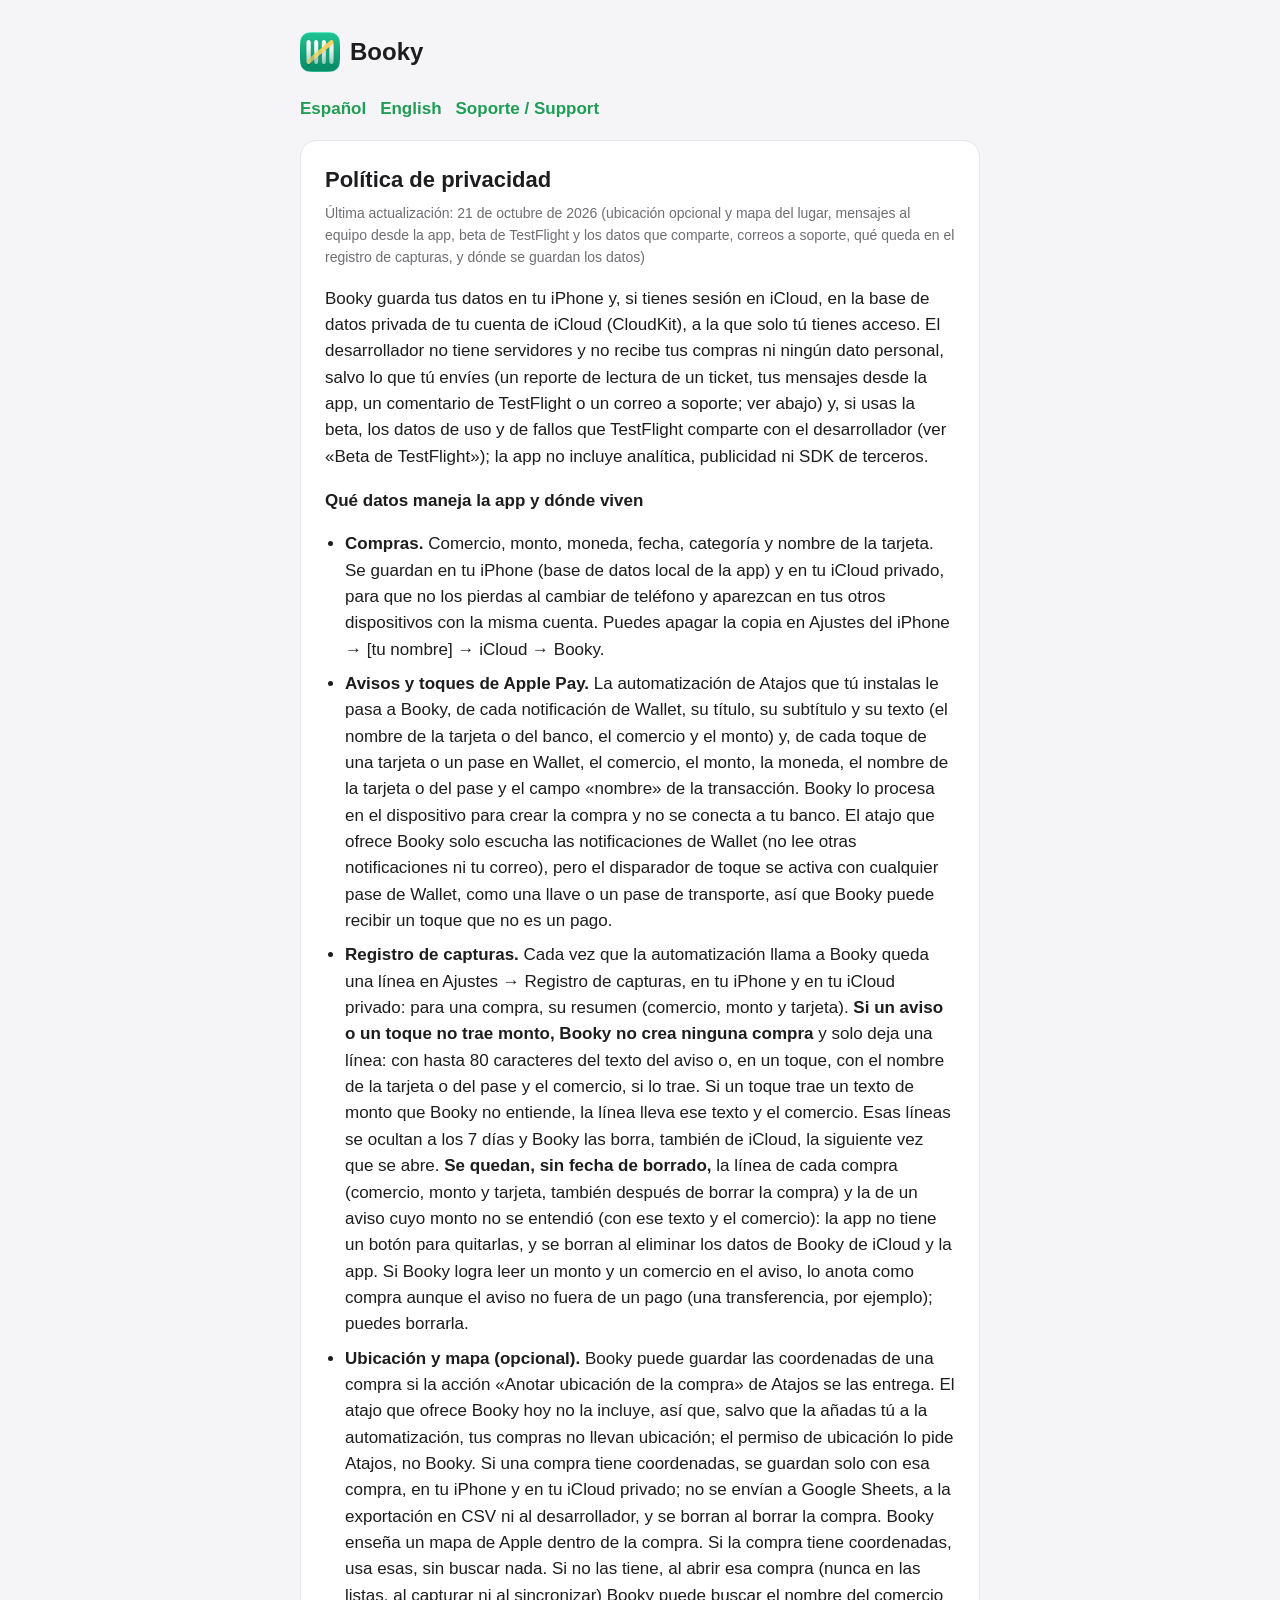
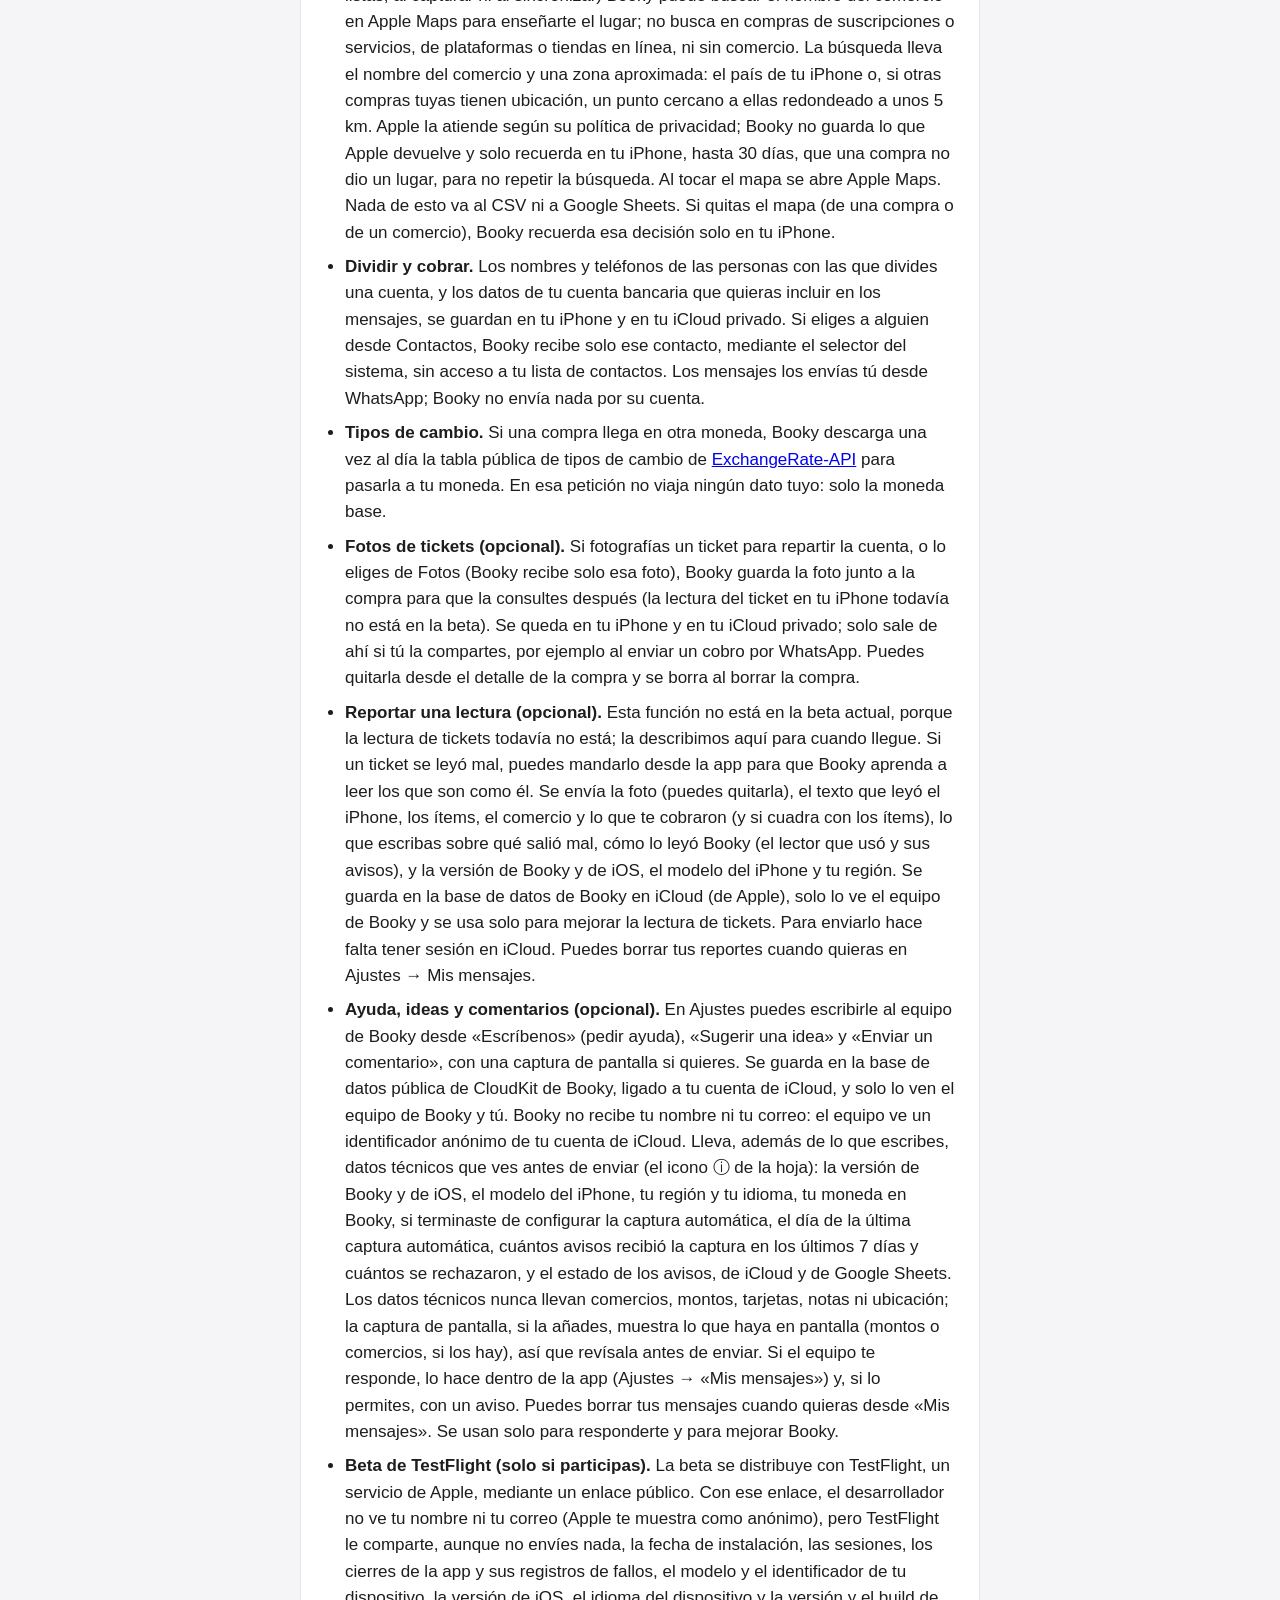
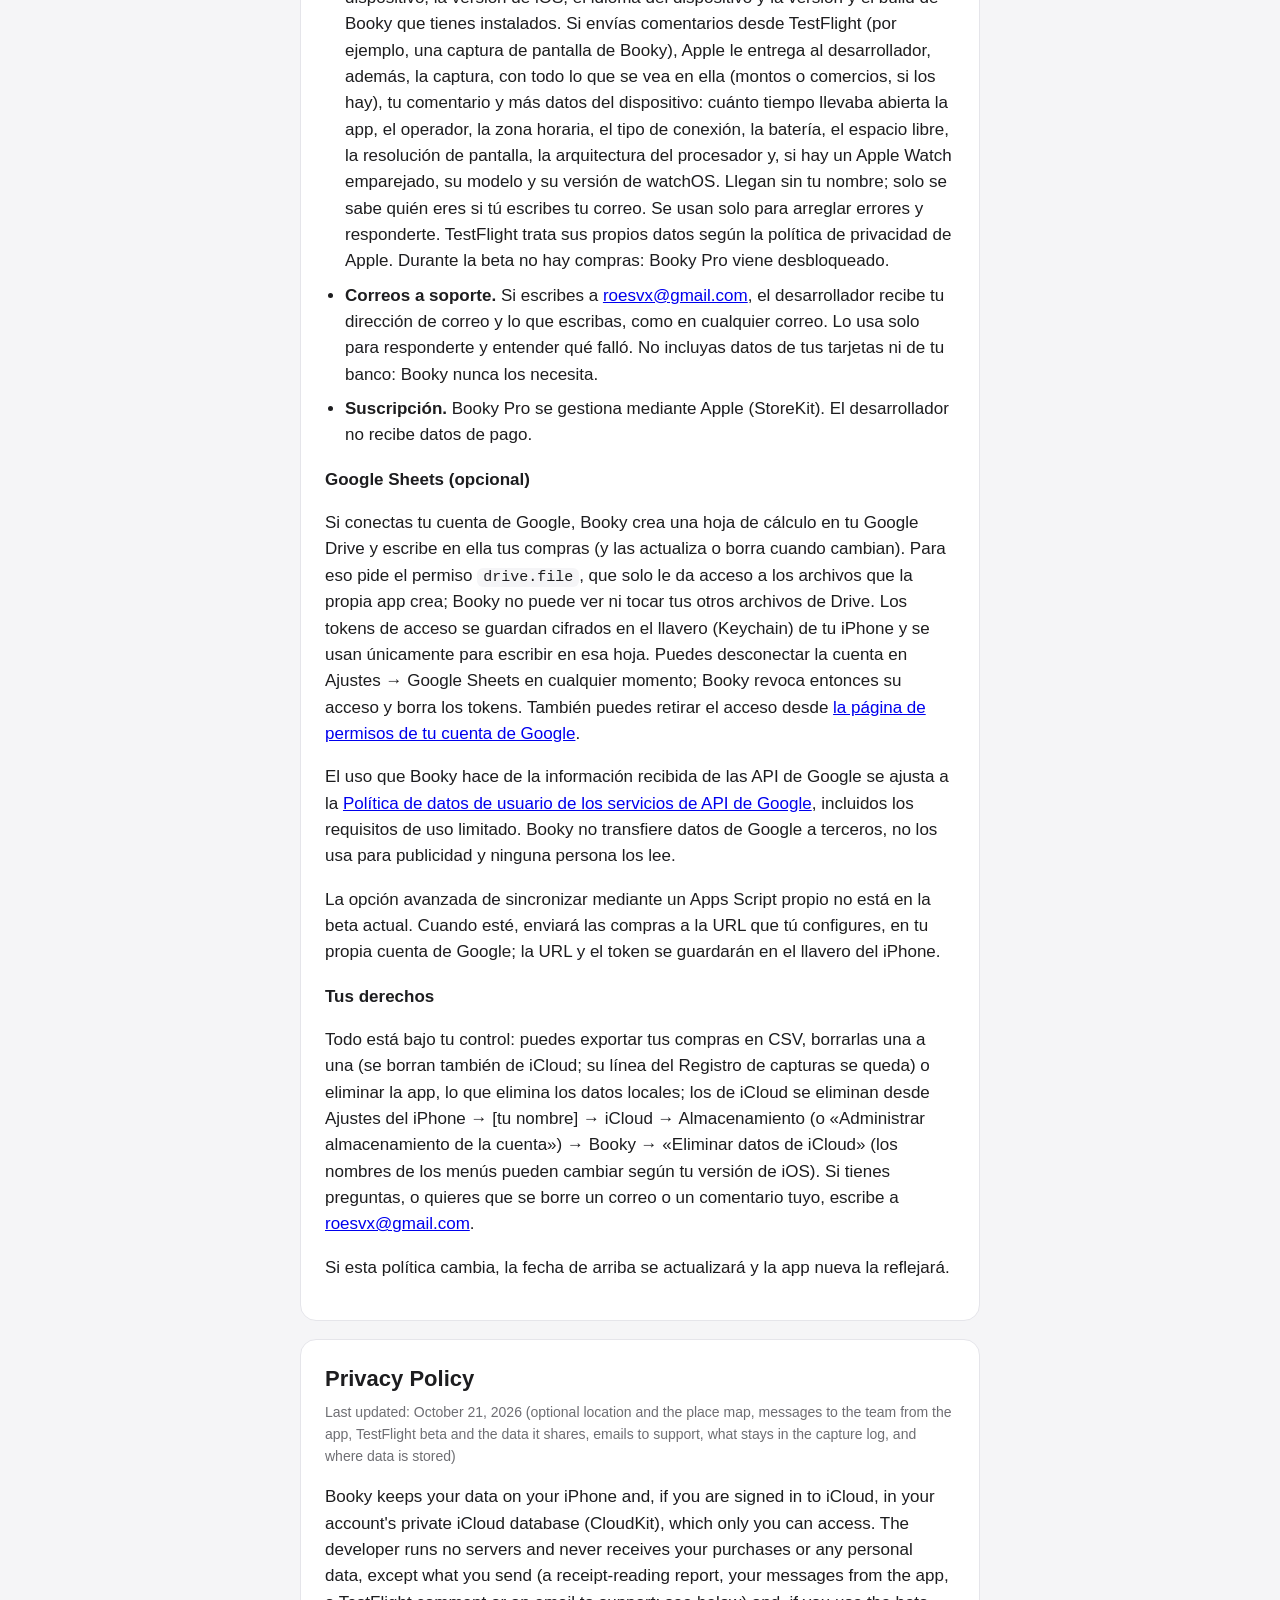
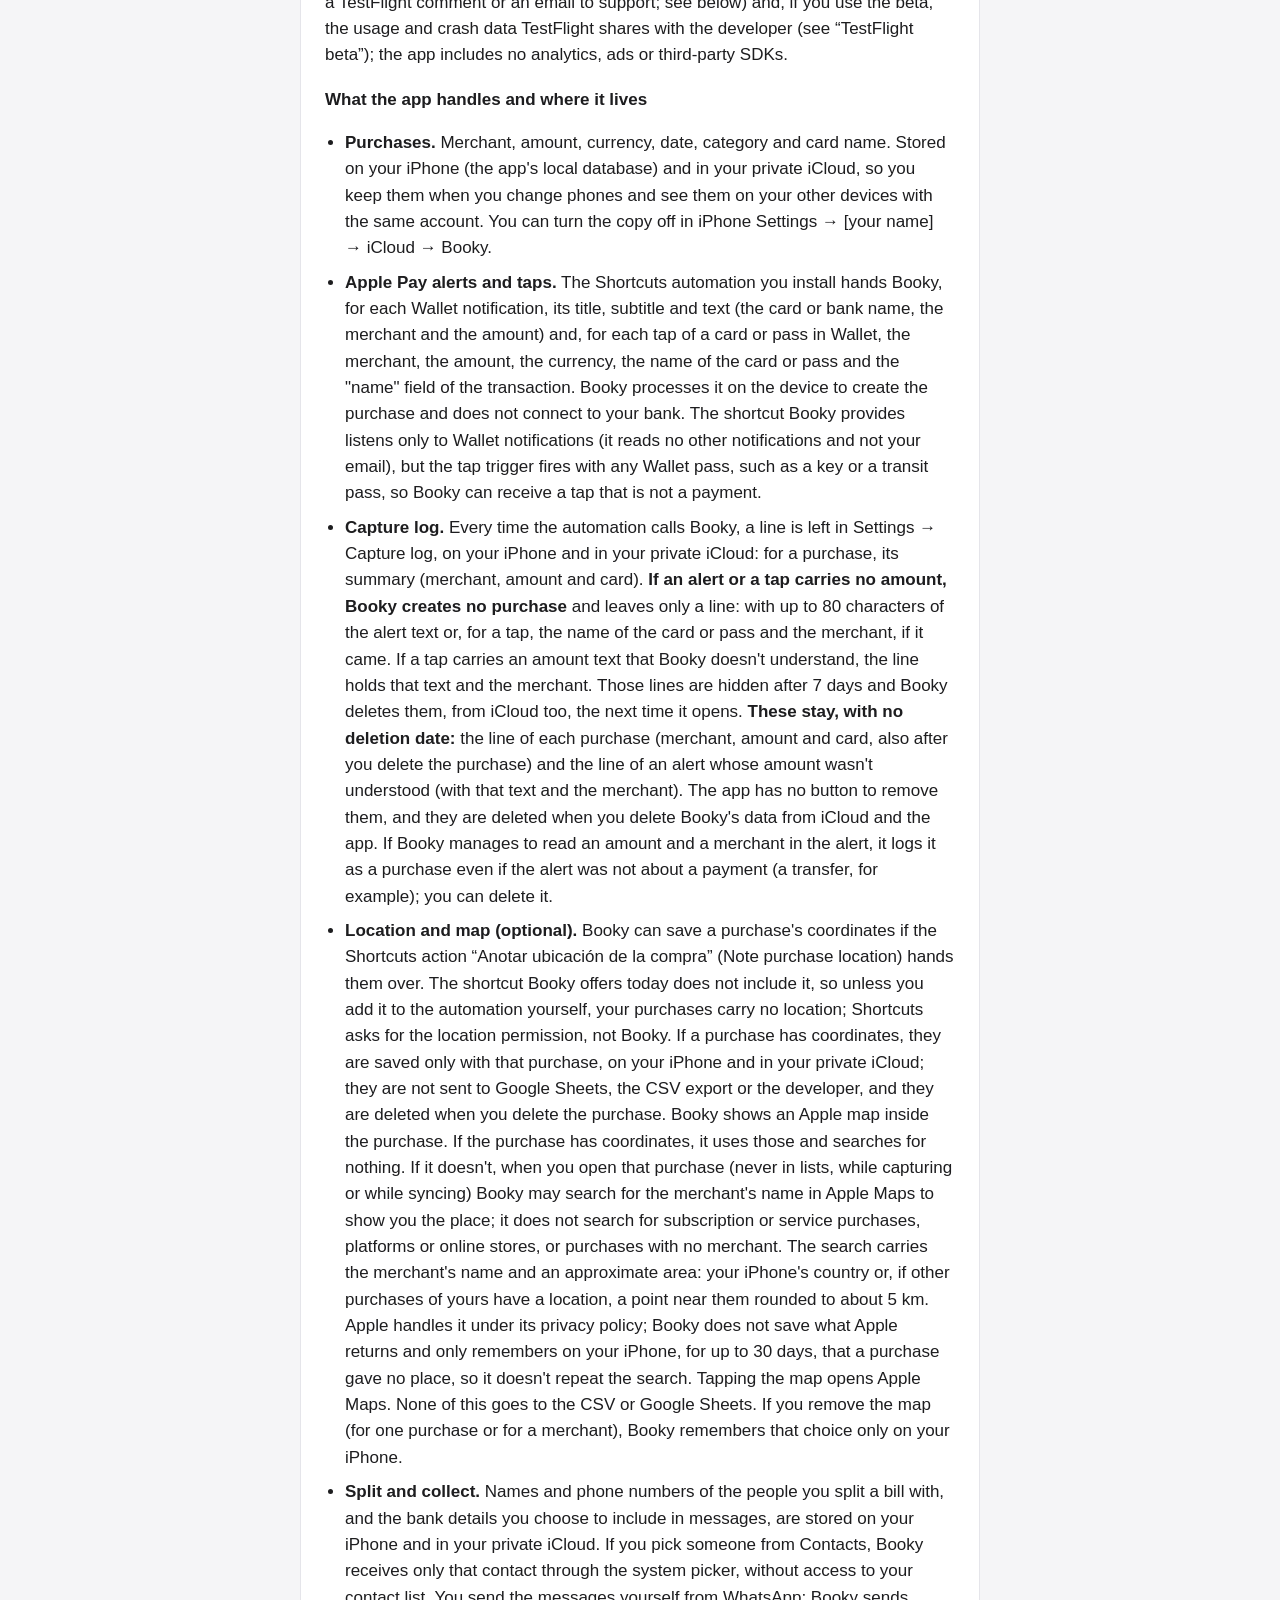
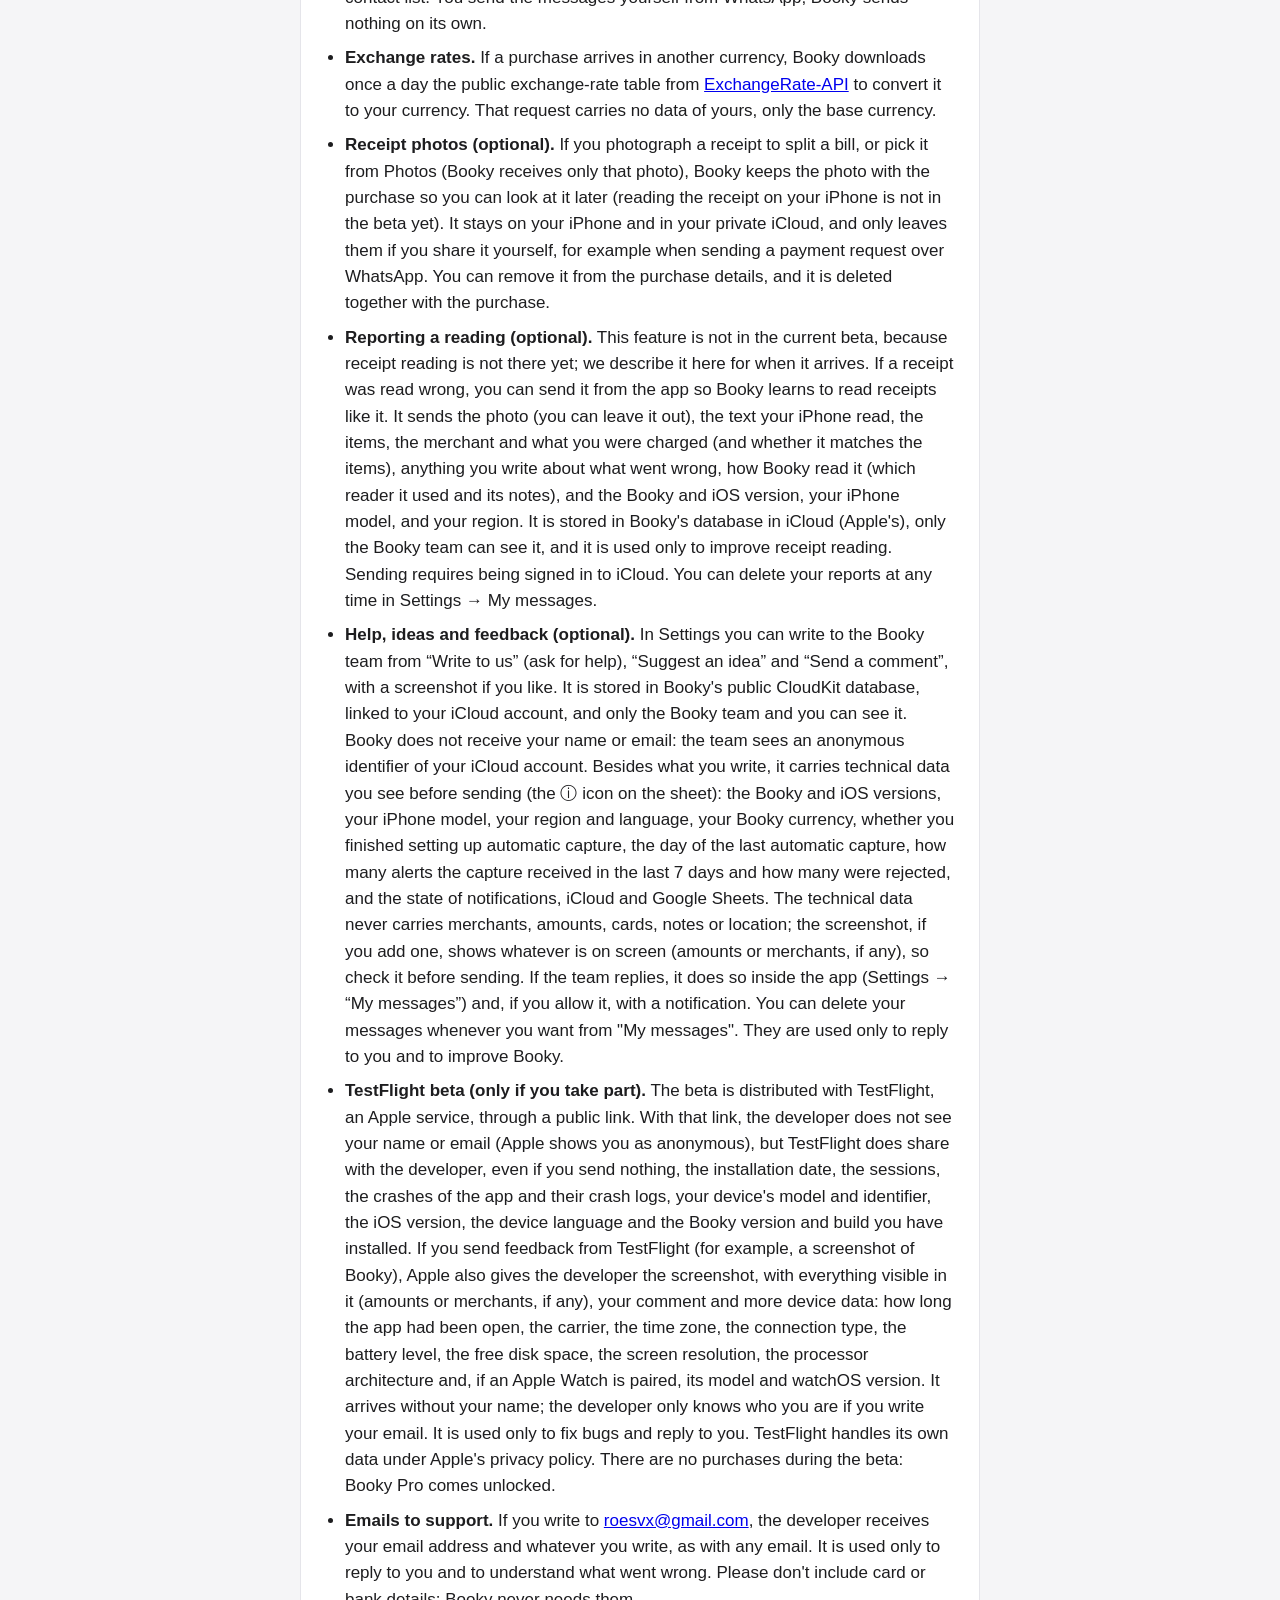
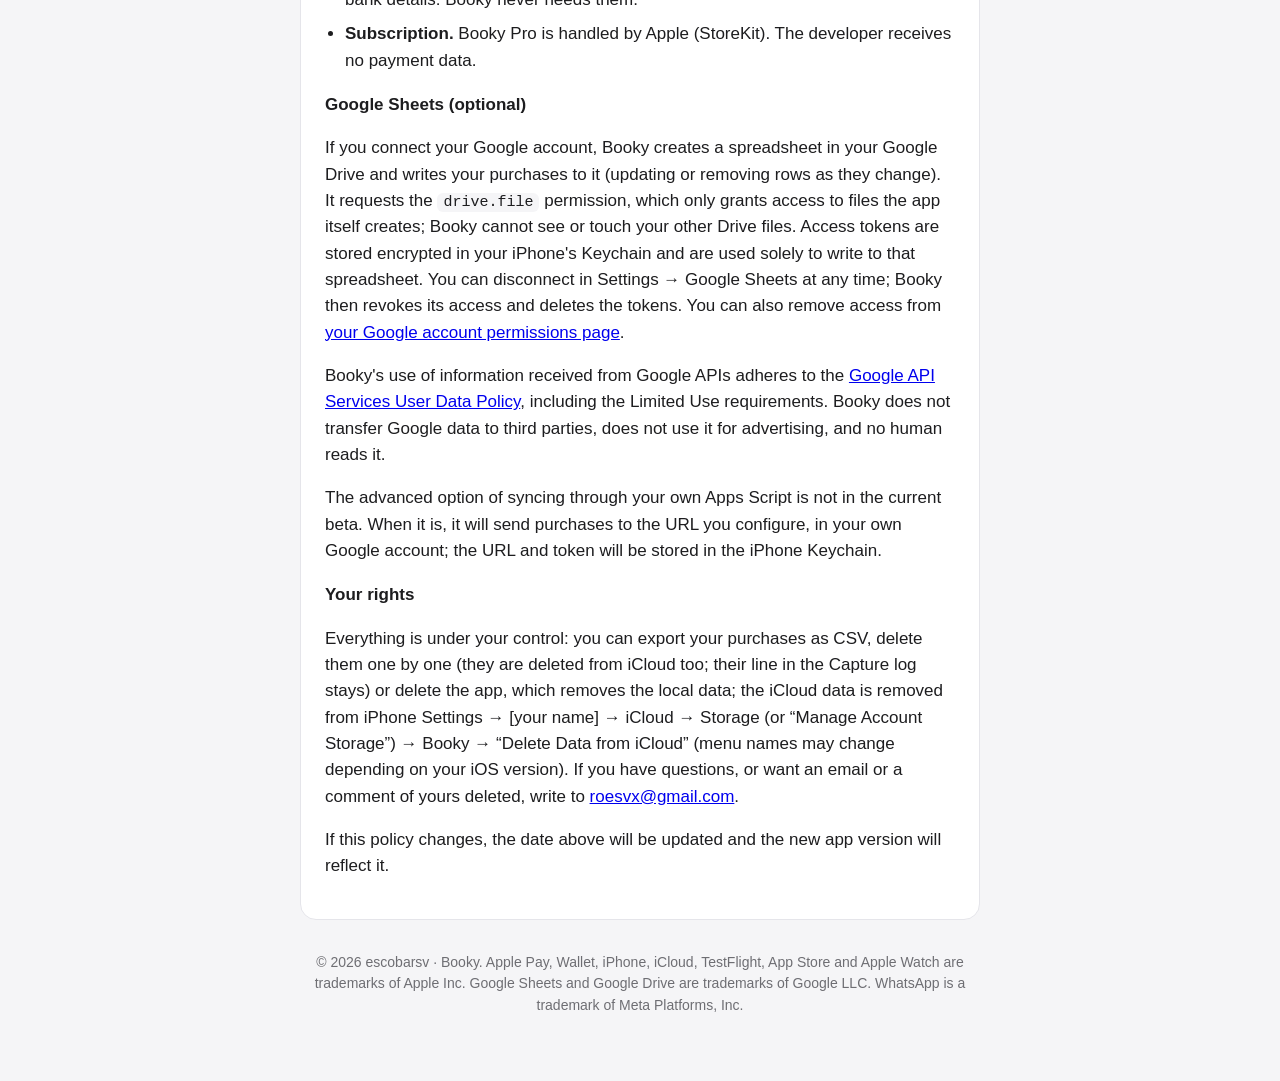
==== commit f2449ac2: "El sitio al día con el build 51: iOS 27, Hoy y Mi mes, «Escríbenos», presupuestos gratis y privacida" ====
--- a/privacy.html
+++ b/privacy.html
@@ -15,19 +15,20 @@
 
   <section id="es">
     <h2>Política de privacidad</h2>
-    <div class="date">Última actualización: 7 de octubre de 2026 (beta de TestFlight y los datos que comparte, correos a soporte, qué queda en el registro de capturas, y dónde se guardan los datos)</div>
-    <p>Booky guarda tus datos en tu iPhone y, si tienes sesión en iCloud, en la base de datos privada de tu cuenta de iCloud (CloudKit), a la que solo tú tienes acceso. El desarrollador no tiene servidores y no recibe tus compras ni ningún dato personal, salvo lo que tú envíes (un reporte de lectura de un ticket, un comentario de TestFlight o un correo a soporte; ver abajo) y, si usas la beta, los datos de uso y de fallos que TestFlight comparte con el desarrollador (ver «Beta de TestFlight»); la app no incluye analítica, publicidad ni SDK de terceros.</p>
+    <div class="date">Última actualización: 21 de octubre de 2026 (ubicación opcional y mapa del lugar, mensajes al equipo desde la app, beta de TestFlight y los datos que comparte, correos a soporte, qué queda en el registro de capturas, y dónde se guardan los datos)</div>
+    <p>Booky guarda tus datos en tu iPhone y, si tienes sesión en iCloud, en la base de datos privada de tu cuenta de iCloud (CloudKit), a la que solo tú tienes acceso. El desarrollador no tiene servidores y no recibe tus compras ni ningún dato personal, salvo lo que tú envíes (un reporte de lectura de un ticket, tus mensajes desde la app, un comentario de TestFlight o un correo a soporte; ver abajo) y, si usas la beta, los datos de uso y de fallos que TestFlight comparte con el desarrollador (ver «Beta de TestFlight»); la app no incluye analítica, publicidad ni SDK de terceros.</p>
 
     <h3>Qué datos maneja la app y dónde viven</h3>
     <ul>
       <li><strong>Compras.</strong> Comercio, monto, moneda, fecha, categoría y nombre de la tarjeta. Se guardan en tu iPhone (base de datos local de la app) y en tu iCloud privado, para que no los pierdas al cambiar de teléfono y aparezcan en tus otros dispositivos con la misma cuenta. Puedes apagar la copia en Ajustes del iPhone → [tu nombre] → iCloud → Booky.</li>
       <li><strong>Avisos y toques de Apple Pay.</strong> La automatización de Atajos que tú instalas le pasa a Booky, de cada notificación de Wallet, su título, su subtítulo y su texto (el nombre de la tarjeta o del banco, el comercio y el monto) y, de cada toque de una tarjeta o un pase en Wallet, el comercio, el monto, la moneda, el nombre de la tarjeta o del pase y el campo «nombre» de la transacción. Booky lo procesa en el dispositivo para crear la compra y no se conecta a tu banco. El atajo que ofrece Booky solo escucha las notificaciones de Wallet (no lee otras notificaciones ni tu correo), pero el disparador de toque se activa con cualquier pase de Wallet, como una llave o un pase de transporte, así que Booky puede recibir un toque que no es un pago.</li>
       <li><strong>Registro de capturas.</strong> Cada vez que la automatización llama a Booky queda una línea en Ajustes → Registro de capturas, en tu iPhone y en tu iCloud privado: para una compra, su resumen (comercio, monto y tarjeta). <strong>Si un aviso o un toque no trae monto, Booky no crea ninguna compra</strong> y solo deja una línea: con hasta 80 caracteres del texto del aviso o, en un toque, con el nombre de la tarjeta o del pase y el comercio, si lo trae. Si un toque trae un texto de monto que Booky no entiende, la línea lleva ese texto y el comercio. Esas líneas se ocultan a los 7 días y Booky las borra, también de iCloud, la siguiente vez que se abre. <strong>Se quedan, sin fecha de borrado,</strong> la línea de cada compra (comercio, monto y tarjeta, también después de borrar la compra) y la de un aviso cuyo monto no se entendió (con ese texto y el comercio): la app no tiene un botón para quitarlas, y se borran al eliminar los datos de Booky de iCloud y la app. Si Booky logra leer un monto y un comercio en el aviso, lo anota como compra aunque el aviso no fuera de un pago (una transferencia, por ejemplo); puedes borrarla.</li>
-      <li><strong>Ubicación (opcional).</strong> Solo si tú añades «Obtener ubicación actual» a tu propia automatización, junto con «Registrar compra» (el atajo que ofrece Booky no la incluye). Las coordenadas se guardan junto con esa compra en tu iPhone y en tu iCloud privado, y no se usan para nada más: no se envían a Google Sheets, a la exportación en CSV ni al desarrollador. Se borran al borrar la compra.</li>
+      <li><strong>Ubicación y mapa (opcional).</strong> Booky puede guardar las coordenadas de una compra si la acción «Anotar ubicación de la compra» de Atajos se las entrega. El atajo que ofrece Booky hoy no la incluye, así que, salvo que la añadas tú a la automatización, tus compras no llevan ubicación; el permiso de ubicación lo pide Atajos, no Booky. Si una compra tiene coordenadas, se guardan solo con esa compra, en tu iPhone y en tu iCloud privado; no se envían a Google Sheets, a la exportación en CSV ni al desarrollador, y se borran al borrar la compra. Booky enseña un mapa de Apple dentro de la compra. Si la compra tiene coordenadas, usa esas, sin buscar nada. Si no las tiene, al abrir esa compra (nunca en las listas, al capturar ni al sincronizar) Booky puede buscar el nombre del comercio en Apple Maps para enseñarte el lugar; no busca en compras de suscripciones o servicios, de plataformas o tiendas en línea, ni sin comercio. La búsqueda lleva el nombre del comercio y una zona aproximada: el país de tu iPhone o, si otras compras tuyas tienen ubicación, un punto cercano a ellas redondeado a unos 5 km. Apple la atiende según su política de privacidad; Booky no guarda lo que Apple devuelve y solo recuerda en tu iPhone, hasta 30 días, que una compra no dio un lugar, para no repetir la búsqueda. Al tocar el mapa se abre Apple Maps. Nada de esto va al CSV ni a Google Sheets. Si quitas el mapa (de una compra o de un comercio), Booky recuerda esa decisión solo en tu iPhone.</li>
       <li><strong>Dividir y cobrar.</strong> Los nombres y teléfonos de las personas con las que divides una cuenta, y los datos de tu cuenta bancaria que quieras incluir en los mensajes, se guardan en tu iPhone y en tu iCloud privado. Si eliges a alguien desde Contactos, Booky recibe solo ese contacto, mediante el selector del sistema, sin acceso a tu lista de contactos. Los mensajes los envías tú desde WhatsApp; Booky no envía nada por su cuenta.</li>
       <li><strong>Tipos de cambio.</strong> Si una compra llega en otra moneda, Booky descarga una vez al día la tabla pública de tipos de cambio de <a href="https://www.exchangerate-api.com">ExchangeRate-API</a> para pasarla a tu moneda. En esa petición no viaja ningún dato tuyo: solo la moneda base.</li>
       <li><strong>Fotos de tickets (opcional).</strong> Si fotografías un ticket para repartir la cuenta, o lo eliges de Fotos (Booky recibe solo esa foto), Booky guarda la foto junto a la compra para que la consultes después (la lectura del ticket en tu iPhone todavía no está en la beta). Se queda en tu iPhone y en tu iCloud privado; solo sale de ahí si tú la compartes, por ejemplo al enviar un cobro por WhatsApp. Puedes quitarla desde el detalle de la compra y se borra al borrar la compra.</li>
-      <li><strong>Reportar una lectura (opcional).</strong> Esta función no está en la beta actual, porque la lectura de tickets todavía no está; la describimos aquí para cuando llegue. Si un ticket se leyó mal, puedes mandarlo desde la app para que Booky aprenda a leer los que son como él. Se envía la foto (puedes quitarla), el texto que leyó el iPhone, los ítems, el comercio y lo que te cobraron (y si cuadra con los ítems), lo que escribas sobre qué salió mal, cómo lo leyó Booky (el lector que usó y sus avisos), y la versión de Booky y de iOS, el modelo del iPhone y tu región. Se guarda en la base de datos de Booky en iCloud (de Apple), solo lo ve el equipo de Booky y se usa solo para mejorar la lectura de tickets. Para enviarlo hace falta tener sesión en iCloud. Puedes borrar tus reportes cuando quieras en Ajustes → Reportes enviados.</li>
+      <li><strong>Reportar una lectura (opcional).</strong> Esta función no está en la beta actual, porque la lectura de tickets todavía no está; la describimos aquí para cuando llegue. Si un ticket se leyó mal, puedes mandarlo desde la app para que Booky aprenda a leer los que son como él. Se envía la foto (puedes quitarla), el texto que leyó el iPhone, los ítems, el comercio y lo que te cobraron (y si cuadra con los ítems), lo que escribas sobre qué salió mal, cómo lo leyó Booky (el lector que usó y sus avisos), y la versión de Booky y de iOS, el modelo del iPhone y tu región. Se guarda en la base de datos de Booky en iCloud (de Apple), solo lo ve el equipo de Booky y se usa solo para mejorar la lectura de tickets. Para enviarlo hace falta tener sesión en iCloud. Puedes borrar tus reportes cuando quieras en Ajustes → Mis mensajes.</li>
+      <li><strong>Ayuda, ideas y comentarios (opcional).</strong> En Ajustes puedes escribirle al equipo de Booky desde «Escríbenos» (pedir ayuda), «Sugerir una idea» y «Enviar un comentario», con una captura de pantalla si quieres. Se guarda en la base de datos pública de CloudKit de Booky, ligado a tu cuenta de iCloud, y solo lo ven el equipo de Booky y tú. Booky no recibe tu nombre ni tu correo: el equipo ve un identificador anónimo de tu cuenta de iCloud. Lleva, además de lo que escribes, datos técnicos que ves antes de enviar (el icono ⓘ de la hoja): la versión de Booky y de iOS, el modelo del iPhone, tu región y tu idioma, tu moneda en Booky, si terminaste de configurar la captura automática, el día de la última captura automática, cuántos avisos recibió la captura en los últimos 7 días y cuántos se rechazaron, y el estado de los avisos, de iCloud y de Google Sheets. Los datos técnicos nunca llevan comercios, montos, tarjetas, notas ni ubicación; la captura de pantalla, si la añades, muestra lo que haya en pantalla (montos o comercios, si los hay), así que revísala antes de enviar. Si el equipo te responde, lo hace dentro de la app (Ajustes → «Mis mensajes») y, si lo permites, con un aviso. Puedes borrar tus mensajes cuando quieras desde «Mis mensajes». Se usan solo para responderte y para mejorar Booky.</li>
       <li><strong>Beta de TestFlight (solo si participas).</strong> La beta se distribuye con TestFlight, un servicio de Apple, mediante un enlace público. Con ese enlace, el desarrollador no ve tu nombre ni tu correo (Apple te muestra como anónimo), pero TestFlight le comparte, aunque no envíes nada, la fecha de instalación, las sesiones, los cierres de la app y sus registros de fallos, el modelo y el identificador de tu dispositivo, la versión de iOS, el idioma del dispositivo y la versión y el build de Booky que tienes instalados. Si envías comentarios desde TestFlight (por ejemplo, una captura de pantalla de Booky), Apple le entrega al desarrollador, además, la captura, con todo lo que se vea en ella (montos o comercios, si los hay), tu comentario y más datos del dispositivo: cuánto tiempo llevaba abierta la app, el operador, la zona horaria, el tipo de conexión, la batería, el espacio libre, la resolución de pantalla, la arquitectura del procesador y, si hay un Apple Watch emparejado, su modelo y su versión de watchOS. Llegan sin tu nombre; solo se sabe quién eres si tú escribes tu correo. Se usan solo para arreglar errores y responderte. TestFlight trata sus propios datos según la política de privacidad de Apple. Durante la beta no hay compras: Booky Pro viene desbloqueado.</li>
       <li><strong>Correos a soporte.</strong> Si escribes a <a href="mailto:roesvx@gmail.com">roesvx@gmail.com</a>, el desarrollador recibe tu dirección de correo y lo que escribas, como en cualquier correo. Lo usa solo para responderte y entender qué falló. No incluyas datos de tus tarjetas ni de tu banco: Booky nunca los necesita.</li>
       <li><strong>Suscripción.</strong> Booky Pro se gestiona mediante Apple (StoreKit). El desarrollador no recibe datos de pago.</li>
@@ -45,19 +46,20 @@
 
   <section id="en" lang="en">
     <h2>Privacy Policy</h2>
-    <div class="date">Last updated: October 7, 2026 (TestFlight beta and the data it shares, emails to support, what stays in the capture log, and where data is stored)</div>
-    <p>Booky keeps your data on your iPhone and, if you are signed in to iCloud, in your account's private iCloud database (CloudKit), which only you can access. The developer runs no servers and never receives your purchases or any personal data, except what you send (a receipt-reading report, a TestFlight comment or an email to support; see below) and, if you use the beta, the usage and crash data TestFlight shares with the developer (see “TestFlight beta”); the app includes no analytics, ads or third-party SDKs.</p>
+    <div class="date">Last updated: October 21, 2026 (optional location and the place map, messages to the team from the app, TestFlight beta and the data it shares, emails to support, what stays in the capture log, and where data is stored)</div>
+    <p>Booky keeps your data on your iPhone and, if you are signed in to iCloud, in your account's private iCloud database (CloudKit), which only you can access. The developer runs no servers and never receives your purchases or any personal data, except what you send (a receipt-reading report, your messages from the app, a TestFlight comment or an email to support; see below) and, if you use the beta, the usage and crash data TestFlight shares with the developer (see “TestFlight beta”); the app includes no analytics, ads or third-party SDKs.</p>
 
     <h3>What the app handles and where it lives</h3>
     <ul>
       <li><strong>Purchases.</strong> Merchant, amount, currency, date, category and card name. Stored on your iPhone (the app's local database) and in your private iCloud, so you keep them when you change phones and see them on your other devices with the same account. You can turn the copy off in iPhone Settings → [your name] → iCloud → Booky.</li>
       <li><strong>Apple Pay alerts and taps.</strong> The Shortcuts automation you install hands Booky, for each Wallet notification, its title, subtitle and text (the card or bank name, the merchant and the amount) and, for each tap of a card or pass in Wallet, the merchant, the amount, the currency, the name of the card or pass and the "name" field of the transaction. Booky processes it on the device to create the purchase and does not connect to your bank. The shortcut Booky provides listens only to Wallet notifications (it reads no other notifications and not your email), but the tap trigger fires with any Wallet pass, such as a key or a transit pass, so Booky can receive a tap that is not a payment.</li>
       <li><strong>Capture log.</strong> Every time the automation calls Booky, a line is left in Settings → Capture log, on your iPhone and in your private iCloud: for a purchase, its summary (merchant, amount and card). <strong>If an alert or a tap carries no amount, Booky creates no purchase</strong> and leaves only a line: with up to 80 characters of the alert text or, for a tap, the name of the card or pass and the merchant, if it came. If a tap carries an amount text that Booky doesn't understand, the line holds that text and the merchant. Those lines are hidden after 7 days and Booky deletes them, from iCloud too, the next time it opens. <strong>These stay, with no deletion date:</strong> the line of each purchase (merchant, amount and card, also after you delete the purchase) and the line of an alert whose amount wasn't understood (with that text and the merchant). The app has no button to remove them, and they are deleted when you delete Booky's data from iCloud and the app. If Booky manages to read an amount and a merchant in the alert, it logs it as a purchase even if the alert was not about a payment (a transfer, for example); you can delete it.</li>
-      <li><strong>Location (optional).</strong> Only if you add "Get Current Location" to your own automation, alongside "Log Purchase" (the shortcut Booky provides doesn't include it). The coordinates are stored with that purchase on your iPhone and in your private iCloud, and are not used for anything else: they are not sent to Google Sheets, the CSV export, or the developer. They are deleted when you delete the purchase.</li>
+      <li><strong>Location and map (optional).</strong> Booky can save a purchase's coordinates if the Shortcuts action “Anotar ubicación de la compra” (Note purchase location) hands them over. The shortcut Booky offers today does not include it, so unless you add it to the automation yourself, your purchases carry no location; Shortcuts asks for the location permission, not Booky. If a purchase has coordinates, they are saved only with that purchase, on your iPhone and in your private iCloud; they are not sent to Google Sheets, the CSV export or the developer, and they are deleted when you delete the purchase. Booky shows an Apple map inside the purchase. If the purchase has coordinates, it uses those and searches for nothing. If it doesn't, when you open that purchase (never in lists, while capturing or while syncing) Booky may search for the merchant's name in Apple Maps to show you the place; it does not search for subscription or service purchases, platforms or online stores, or purchases with no merchant. The search carries the merchant's name and an approximate area: your iPhone's country or, if other purchases of yours have a location, a point near them rounded to about 5 km. Apple handles it under its privacy policy; Booky does not save what Apple returns and only remembers on your iPhone, for up to 30 days, that a purchase gave no place, so it doesn't repeat the search. Tapping the map opens Apple Maps. None of this goes to the CSV or Google Sheets. If you remove the map (for one purchase or for a merchant), Booky remembers that choice only on your iPhone.</li>
       <li><strong>Split and collect.</strong> Names and phone numbers of the people you split a bill with, and the bank details you choose to include in messages, are stored on your iPhone and in your private iCloud. If you pick someone from Contacts, Booky receives only that contact through the system picker, without access to your contact list. You send the messages yourself from WhatsApp; Booky sends nothing on its own.</li>
       <li><strong>Exchange rates.</strong> If a purchase arrives in another currency, Booky downloads once a day the public exchange-rate table from <a href="https://www.exchangerate-api.com">ExchangeRate-API</a> to convert it to your currency. That request carries no data of yours, only the base currency.</li>
       <li><strong>Receipt photos (optional).</strong> If you photograph a receipt to split a bill, or pick it from Photos (Booky receives only that photo), Booky keeps the photo with the purchase so you can look at it later (reading the receipt on your iPhone is not in the beta yet). It stays on your iPhone and in your private iCloud, and only leaves them if you share it yourself, for example when sending a payment request over WhatsApp. You can remove it from the purchase details, and it is deleted together with the purchase.</li>
-      <li><strong>Reporting a reading (optional).</strong> This feature is not in the current beta, because receipt reading is not there yet; we describe it here for when it arrives. If a receipt was read wrong, you can send it from the app so Booky learns to read receipts like it. It sends the photo (you can leave it out), the text your iPhone read, the items, the merchant and what you were charged (and whether it matches the items), anything you write about what went wrong, how Booky read it (which reader it used and its notes), and the Booky and iOS version, your iPhone model, and your region. It is stored in Booky's database in iCloud (Apple's), only the Booky team can see it, and it is used only to improve receipt reading. Sending requires being signed in to iCloud. You can delete your reports at any time in Settings → Sent reports.</li>
+      <li><strong>Reporting a reading (optional).</strong> This feature is not in the current beta, because receipt reading is not there yet; we describe it here for when it arrives. If a receipt was read wrong, you can send it from the app so Booky learns to read receipts like it. It sends the photo (you can leave it out), the text your iPhone read, the items, the merchant and what you were charged (and whether it matches the items), anything you write about what went wrong, how Booky read it (which reader it used and its notes), and the Booky and iOS version, your iPhone model, and your region. It is stored in Booky's database in iCloud (Apple's), only the Booky team can see it, and it is used only to improve receipt reading. Sending requires being signed in to iCloud. You can delete your reports at any time in Settings → My messages.</li>
+      <li><strong>Help, ideas and feedback (optional).</strong> In Settings you can write to the Booky team from “Write to us” (ask for help), “Suggest an idea” and “Send a comment”, with a screenshot if you like. It is stored in Booky's public CloudKit database, linked to your iCloud account, and only the Booky team and you can see it. Booky does not receive your name or email: the team sees an anonymous identifier of your iCloud account. Besides what you write, it carries technical data you see before sending (the ⓘ icon on the sheet): the Booky and iOS versions, your iPhone model, your region and language, your Booky currency, whether you finished setting up automatic capture, the day of the last automatic capture, how many alerts the capture received in the last 7 days and how many were rejected, and the state of notifications, iCloud and Google Sheets. The technical data never carries merchants, amounts, cards, notes or location; the screenshot, if you add one, shows whatever is on screen (amounts or merchants, if any), so check it before sending. If the team replies, it does so inside the app (Settings → “My messages”) and, if you allow it, with a notification. You can delete your messages whenever you want from "My messages". They are used only to reply to you and to improve Booky.</li>
       <li><strong>TestFlight beta (only if you take part).</strong> The beta is distributed with TestFlight, an Apple service, through a public link. With that link, the developer does not see your name or email (Apple shows you as anonymous), but TestFlight does share with the developer, even if you send nothing, the installation date, the sessions, the crashes of the app and their crash logs, your device's model and identifier, the iOS version, the device language and the Booky version and build you have installed. If you send feedback from TestFlight (for example, a screenshot of Booky), Apple also gives the developer the screenshot, with everything visible in it (amounts or merchants, if any), your comment and more device data: how long the app had been open, the carrier, the time zone, the connection type, the battery level, the free disk space, the screen resolution, the processor architecture and, if an Apple Watch is paired, its model and watchOS version. It arrives without your name; the developer only knows who you are if you write your email. It is used only to fix bugs and reply to you. TestFlight handles its own data under Apple's privacy policy. There are no purchases during the beta: Booky Pro comes unlocked.</li>
       <li><strong>Emails to support.</strong> If you write to <a href="mailto:roesvx@gmail.com">roesvx@gmail.com</a>, the developer receives your email address and whatever you write, as with any email. It is used only to reply to you and to understand what went wrong. Please don't include card or bank details: Booky never needs them.</li>
       <li><strong>Subscription.</strong> Booky Pro is handled by Apple (StoreKit). The developer receives no payment data.</li>
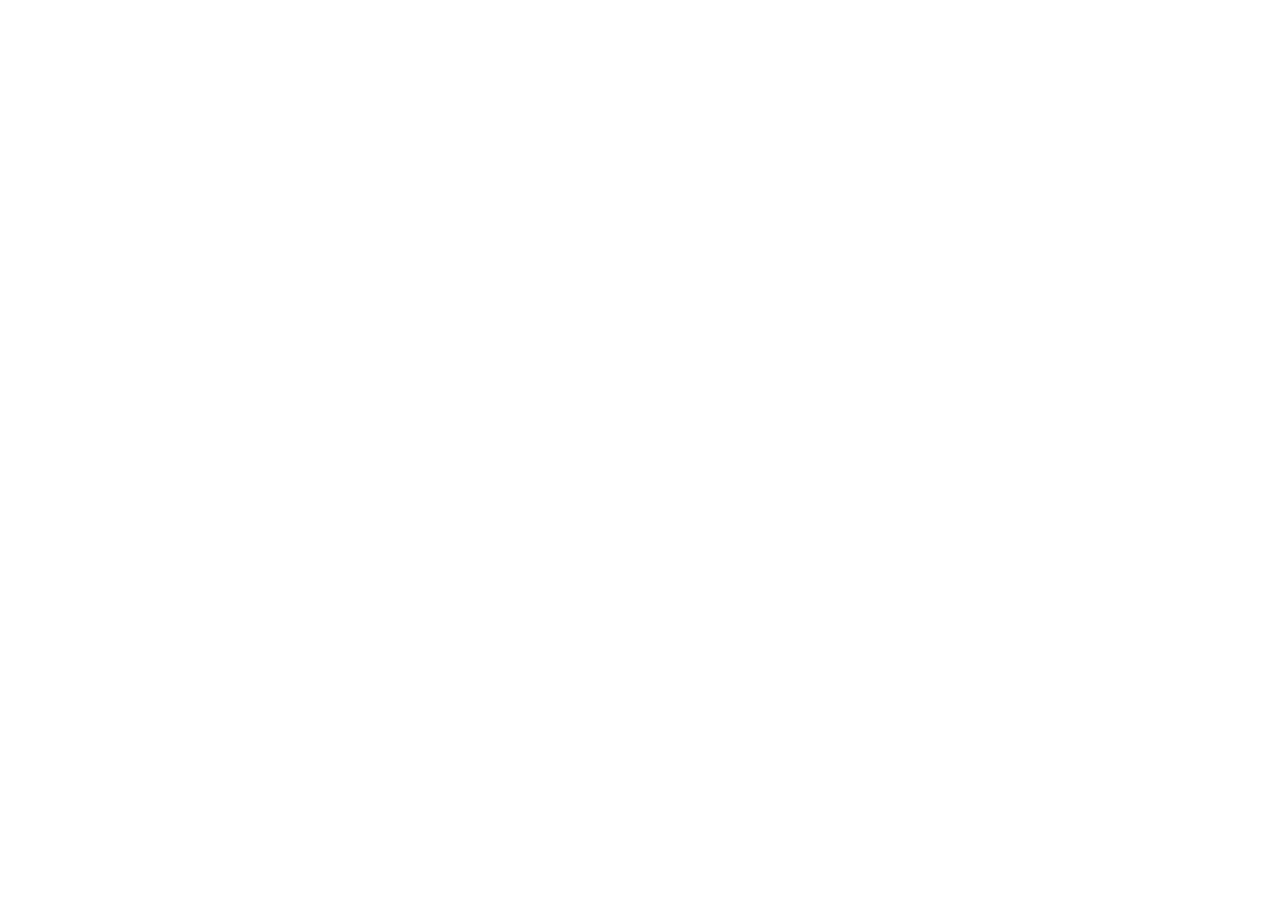
==== commit 15cc06a1: "Booky se mudó a escobar.sv: las páginas viejas redirigen a escobar.sv/booky Co-Authored-By: Claude O" ====
--- a/privacy.html
+++ b/privacy.html
@@ -3,79 +3,24 @@
 <head>
 <meta charset="utf-8">
 <meta name="viewport" content="width=device-width, initial-scale=1">
-<title>Booky · Política de privacidad / Privacy Policy</title>
-<meta name="color-scheme" content="light dark">
-<link rel="icon" type="image/png" href="icon.png">
-<link rel="stylesheet" href="style.css">
+<title>Booky · Privacidad (se mudó a escobar.sv)</title>
+<link rel="canonical" href="https://escobar.sv/booky/privacy">
+<meta http-equiv="refresh" content="0; url=https://escobar.sv/booky/privacy">
+<meta name="robots" content="noindex">
+<script>
+  // Conserva el ancla (#es, #en) de los enlaces viejos.
+  location.replace("https://escobar.sv/booky/privacy" + location.hash);
+</script>
+<style>
+  body { margin: 0; background: #0A0B0E; color: #F2F3F5; font: 17px/1.5 -apple-system, BlinkMacSystemFont, "Helvetica Neue", Arial, sans-serif; }
+  main { max-width: 560px; margin: 0 auto; padding: 64px 20px; }
+  a { color: #F2F3F5; }
+</style>
 </head>
 <body>
 <main>
-  <header><a class="logo" href="./"><img class="mark" src="icon.png" width="40" height="40" alt="">Booky</a></header>
-  <nav><a href="#es">Español</a><a href="#en">English</a><a href="./#soporte">Soporte / Support</a></nav>
-
-  <section id="es">
-    <h2>Política de privacidad</h2>
-    <div class="date">Última actualización: 21 de octubre de 2026 (ubicación opcional y mapa del lugar, mensajes al equipo desde la app, beta de TestFlight y los datos que comparte, correos a soporte, qué queda en el registro de capturas, y dónde se guardan los datos)</div>
-    <p>Booky guarda tus datos en tu iPhone y, si tienes sesión en iCloud, en la base de datos privada de tu cuenta de iCloud (CloudKit), a la que solo tú tienes acceso. El desarrollador no tiene servidores y no recibe tus compras ni ningún dato personal, salvo lo que tú envíes (un reporte de lectura de un ticket, tus mensajes desde la app, un comentario de TestFlight o un correo a soporte; ver abajo) y, si usas la beta, los datos de uso y de fallos que TestFlight comparte con el desarrollador (ver «Beta de TestFlight»); la app no incluye analítica, publicidad ni SDK de terceros.</p>
-
-    <h3>Qué datos maneja la app y dónde viven</h3>
-    <ul>
-      <li><strong>Compras.</strong> Comercio, monto, moneda, fecha, categoría y nombre de la tarjeta. Se guardan en tu iPhone (base de datos local de la app) y en tu iCloud privado, para que no los pierdas al cambiar de teléfono y aparezcan en tus otros dispositivos con la misma cuenta. Puedes apagar la copia en Ajustes del iPhone → [tu nombre] → iCloud → Booky.</li>
-      <li><strong>Avisos y toques de Apple Pay.</strong> La automatización de Atajos que tú instalas le pasa a Booky, de cada notificación de Wallet, su título, su subtítulo y su texto (el nombre de la tarjeta o del banco, el comercio y el monto) y, de cada toque de una tarjeta o un pase en Wallet, el comercio, el monto, la moneda, el nombre de la tarjeta o del pase y el campo «nombre» de la transacción. Booky lo procesa en el dispositivo para crear la compra y no se conecta a tu banco. El atajo que ofrece Booky solo escucha las notificaciones de Wallet (no lee otras notificaciones ni tu correo), pero el disparador de toque se activa con cualquier pase de Wallet, como una llave o un pase de transporte, así que Booky puede recibir un toque que no es un pago.</li>
-      <li><strong>Registro de capturas.</strong> Cada vez que la automatización llama a Booky queda una línea en Ajustes → Registro de capturas, en tu iPhone y en tu iCloud privado: para una compra, su resumen (comercio, monto y tarjeta). <strong>Si un aviso o un toque no trae monto, Booky no crea ninguna compra</strong> y solo deja una línea: con hasta 80 caracteres del texto del aviso o, en un toque, con el nombre de la tarjeta o del pase y el comercio, si lo trae. Si un toque trae un texto de monto que Booky no entiende, la línea lleva ese texto y el comercio. Esas líneas se ocultan a los 7 días y Booky las borra, también de iCloud, la siguiente vez que se abre. <strong>Se quedan, sin fecha de borrado,</strong> la línea de cada compra (comercio, monto y tarjeta, también después de borrar la compra) y la de un aviso cuyo monto no se entendió (con ese texto y el comercio): la app no tiene un botón para quitarlas, y se borran al eliminar los datos de Booky de iCloud y la app. Si Booky logra leer un monto y un comercio en el aviso, lo anota como compra aunque el aviso no fuera de un pago (una transferencia, por ejemplo); puedes borrarla.</li>
-      <li><strong>Ubicación y mapa (opcional).</strong> Booky puede guardar las coordenadas de una compra si la acción «Anotar ubicación de la compra» de Atajos se las entrega. El atajo que ofrece Booky hoy no la incluye, así que, salvo que la añadas tú a la automatización, tus compras no llevan ubicación; el permiso de ubicación lo pide Atajos, no Booky. Si una compra tiene coordenadas, se guardan solo con esa compra, en tu iPhone y en tu iCloud privado; no se envían a Google Sheets, a la exportación en CSV ni al desarrollador, y se borran al borrar la compra. Booky enseña un mapa de Apple dentro de la compra. Si la compra tiene coordenadas, usa esas, sin buscar nada. Si no las tiene, al abrir esa compra (nunca en las listas, al capturar ni al sincronizar) Booky puede buscar el nombre del comercio en Apple Maps para enseñarte el lugar; no busca en compras de suscripciones o servicios, de plataformas o tiendas en línea, ni sin comercio. La búsqueda lleva el nombre del comercio y una zona aproximada: el país de tu iPhone o, si otras compras tuyas tienen ubicación, un punto cercano a ellas redondeado a unos 5 km. Apple la atiende según su política de privacidad; Booky no guarda lo que Apple devuelve y solo recuerda en tu iPhone, hasta 30 días, que una compra no dio un lugar, para no repetir la búsqueda. Al tocar el mapa se abre Apple Maps. Nada de esto va al CSV ni a Google Sheets. Si quitas el mapa (de una compra o de un comercio), Booky recuerda esa decisión solo en tu iPhone.</li>
-      <li><strong>Dividir y cobrar.</strong> Los nombres y teléfonos de las personas con las que divides una cuenta, y los datos de tu cuenta bancaria que quieras incluir en los mensajes, se guardan en tu iPhone y en tu iCloud privado. Si eliges a alguien desde Contactos, Booky recibe solo ese contacto, mediante el selector del sistema, sin acceso a tu lista de contactos. Los mensajes los envías tú desde WhatsApp; Booky no envía nada por su cuenta.</li>
-      <li><strong>Tipos de cambio.</strong> Si una compra llega en otra moneda, Booky descarga una vez al día la tabla pública de tipos de cambio de <a href="https://www.exchangerate-api.com">ExchangeRate-API</a> para pasarla a tu moneda. En esa petición no viaja ningún dato tuyo: solo la moneda base.</li>
-      <li><strong>Fotos de tickets (opcional).</strong> Si fotografías un ticket para repartir la cuenta, o lo eliges de Fotos (Booky recibe solo esa foto), Booky guarda la foto junto a la compra para que la consultes después (la lectura del ticket en tu iPhone todavía no está en la beta). Se queda en tu iPhone y en tu iCloud privado; solo sale de ahí si tú la compartes, por ejemplo al enviar un cobro por WhatsApp. Puedes quitarla desde el detalle de la compra y se borra al borrar la compra.</li>
-      <li><strong>Reportar una lectura (opcional).</strong> Esta función no está en la beta actual, porque la lectura de tickets todavía no está; la describimos aquí para cuando llegue. Si un ticket se leyó mal, puedes mandarlo desde la app para que Booky aprenda a leer los que son como él. Se envía la foto (puedes quitarla), el texto que leyó el iPhone, los ítems, el comercio y lo que te cobraron (y si cuadra con los ítems), lo que escribas sobre qué salió mal, cómo lo leyó Booky (el lector que usó y sus avisos), y la versión de Booky y de iOS, el modelo del iPhone y tu región. Se guarda en la base de datos de Booky en iCloud (de Apple), solo lo ve el equipo de Booky y se usa solo para mejorar la lectura de tickets. Para enviarlo hace falta tener sesión en iCloud. Puedes borrar tus reportes cuando quieras en Ajustes → Mis mensajes.</li>
-      <li><strong>Ayuda, ideas y comentarios (opcional).</strong> En Ajustes puedes escribirle al equipo de Booky desde «Escríbenos» (pedir ayuda), «Sugerir una idea» y «Enviar un comentario», con una captura de pantalla si quieres. Se guarda en la base de datos pública de CloudKit de Booky, ligado a tu cuenta de iCloud, y solo lo ven el equipo de Booky y tú. Booky no recibe tu nombre ni tu correo: el equipo ve un identificador anónimo de tu cuenta de iCloud. Lleva, además de lo que escribes, datos técnicos que ves antes de enviar (el icono ⓘ de la hoja): la versión de Booky y de iOS, el modelo del iPhone, tu región y tu idioma, tu moneda en Booky, si terminaste de configurar la captura automática, el día de la última captura automática, cuántos avisos recibió la captura en los últimos 7 días y cuántos se rechazaron, y el estado de los avisos, de iCloud y de Google Sheets. Los datos técnicos nunca llevan comercios, montos, tarjetas, notas ni ubicación; la captura de pantalla, si la añades, muestra lo que haya en pantalla (montos o comercios, si los hay), así que revísala antes de enviar. Si el equipo te responde, lo hace dentro de la app (Ajustes → «Mis mensajes») y, si lo permites, con un aviso. Puedes borrar tus mensajes cuando quieras desde «Mis mensajes». Se usan solo para responderte y para mejorar Booky.</li>
-      <li><strong>Beta de TestFlight (solo si participas).</strong> La beta se distribuye con TestFlight, un servicio de Apple, mediante un enlace público. Con ese enlace, el desarrollador no ve tu nombre ni tu correo (Apple te muestra como anónimo), pero TestFlight le comparte, aunque no envíes nada, la fecha de instalación, las sesiones, los cierres de la app y sus registros de fallos, el modelo y el identificador de tu dispositivo, la versión de iOS, el idioma del dispositivo y la versión y el build de Booky que tienes instalados. Si envías comentarios desde TestFlight (por ejemplo, una captura de pantalla de Booky), Apple le entrega al desarrollador, además, la captura, con todo lo que se vea en ella (montos o comercios, si los hay), tu comentario y más datos del dispositivo: cuánto tiempo llevaba abierta la app, el operador, la zona horaria, el tipo de conexión, la batería, el espacio libre, la resolución de pantalla, la arquitectura del procesador y, si hay un Apple Watch emparejado, su modelo y su versión de watchOS. Llegan sin tu nombre; solo se sabe quién eres si tú escribes tu correo. Se usan solo para arreglar errores y responderte. TestFlight trata sus propios datos según la política de privacidad de Apple. Durante la beta no hay compras: Booky Pro viene desbloqueado.</li>
-      <li><strong>Correos a soporte.</strong> Si escribes a <a href="mailto:roesvx@gmail.com">roesvx@gmail.com</a>, el desarrollador recibe tu dirección de correo y lo que escribas, como en cualquier correo. Lo usa solo para responderte y entender qué falló. No incluyas datos de tus tarjetas ni de tu banco: Booky nunca los necesita.</li>
-      <li><strong>Suscripción.</strong> Booky Pro se gestiona mediante Apple (StoreKit). El desarrollador no recibe datos de pago.</li>
-    </ul>
-
-    <h3>Google Sheets (opcional)</h3>
-    <p>Si conectas tu cuenta de Google, Booky crea una hoja de cálculo en tu Google Drive y escribe en ella tus compras (y las actualiza o borra cuando cambian). Para eso pide el permiso <code>drive.file</code>, que solo le da acceso a los archivos que la propia app crea; Booky no puede ver ni tocar tus otros archivos de Drive. Los tokens de acceso se guardan cifrados en el llavero (Keychain) de tu iPhone y se usan únicamente para escribir en esa hoja. Puedes desconectar la cuenta en Ajustes → Google Sheets en cualquier momento; Booky revoca entonces su acceso y borra los tokens. También puedes retirar el acceso desde <a href="https://myaccount.google.com/permissions">la página de permisos de tu cuenta de Google</a>.</p>
-    <p>El uso que Booky hace de la información recibida de las API de Google se ajusta a la <a href="https://developers.google.com/terms/api-services-user-data-policy">Política de datos de usuario de los servicios de API de Google</a>, incluidos los requisitos de uso limitado. Booky no transfiere datos de Google a terceros, no los usa para publicidad y ninguna persona los lee.</p>
-    <p>La opción avanzada de sincronizar mediante un Apps Script propio no está en la beta actual. Cuando esté, enviará las compras a la URL que tú configures, en tu propia cuenta de Google; la URL y el token se guardarán en el llavero del iPhone.</p>
-
-    <h3>Tus derechos</h3>
-    <p>Todo está bajo tu control: puedes exportar tus compras en CSV, borrarlas una a una (se borran también de iCloud; su línea del Registro de capturas se queda) o eliminar la app, lo que elimina los datos locales; los de iCloud se eliminan desde Ajustes del iPhone → [tu nombre] → iCloud → Almacenamiento (o «Administrar almacenamiento de la cuenta») → Booky → «Eliminar datos de iCloud» (los nombres de los menús pueden cambiar según tu versión de iOS). Si tienes preguntas, o quieres que se borre un correo o un comentario tuyo, escribe a <a href="mailto:roesvx@gmail.com">roesvx@gmail.com</a>.</p>
-    <p>Si esta política cambia, la fecha de arriba se actualizará y la app nueva la reflejará.</p>
-  </section>
-
-  <section id="en" lang="en">
-    <h2>Privacy Policy</h2>
-    <div class="date">Last updated: October 21, 2026 (optional location and the place map, messages to the team from the app, TestFlight beta and the data it shares, emails to support, what stays in the capture log, and where data is stored)</div>
-    <p>Booky keeps your data on your iPhone and, if you are signed in to iCloud, in your account's private iCloud database (CloudKit), which only you can access. The developer runs no servers and never receives your purchases or any personal data, except what you send (a receipt-reading report, your messages from the app, a TestFlight comment or an email to support; see below) and, if you use the beta, the usage and crash data TestFlight shares with the developer (see “TestFlight beta”); the app includes no analytics, ads or third-party SDKs.</p>
-
-    <h3>What the app handles and where it lives</h3>
-    <ul>
-      <li><strong>Purchases.</strong> Merchant, amount, currency, date, category and card name. Stored on your iPhone (the app's local database) and in your private iCloud, so you keep them when you change phones and see them on your other devices with the same account. You can turn the copy off in iPhone Settings → [your name] → iCloud → Booky.</li>
-      <li><strong>Apple Pay alerts and taps.</strong> The Shortcuts automation you install hands Booky, for each Wallet notification, its title, subtitle and text (the card or bank name, the merchant and the amount) and, for each tap of a card or pass in Wallet, the merchant, the amount, the currency, the name of the card or pass and the "name" field of the transaction. Booky processes it on the device to create the purchase and does not connect to your bank. The shortcut Booky provides listens only to Wallet notifications (it reads no other notifications and not your email), but the tap trigger fires with any Wallet pass, such as a key or a transit pass, so Booky can receive a tap that is not a payment.</li>
-      <li><strong>Capture log.</strong> Every time the automation calls Booky, a line is left in Settings → Capture log, on your iPhone and in your private iCloud: for a purchase, its summary (merchant, amount and card). <strong>If an alert or a tap carries no amount, Booky creates no purchase</strong> and leaves only a line: with up to 80 characters of the alert text or, for a tap, the name of the card or pass and the merchant, if it came. If a tap carries an amount text that Booky doesn't understand, the line holds that text and the merchant. Those lines are hidden after 7 days and Booky deletes them, from iCloud too, the next time it opens. <strong>These stay, with no deletion date:</strong> the line of each purchase (merchant, amount and card, also after you delete the purchase) and the line of an alert whose amount wasn't understood (with that text and the merchant). The app has no button to remove them, and they are deleted when you delete Booky's data from iCloud and the app. If Booky manages to read an amount and a merchant in the alert, it logs it as a purchase even if the alert was not about a payment (a transfer, for example); you can delete it.</li>
-      <li><strong>Location and map (optional).</strong> Booky can save a purchase's coordinates if the Shortcuts action “Anotar ubicación de la compra” (Note purchase location) hands them over. The shortcut Booky offers today does not include it, so unless you add it to the automation yourself, your purchases carry no location; Shortcuts asks for the location permission, not Booky. If a purchase has coordinates, they are saved only with that purchase, on your iPhone and in your private iCloud; they are not sent to Google Sheets, the CSV export or the developer, and they are deleted when you delete the purchase. Booky shows an Apple map inside the purchase. If the purchase has coordinates, it uses those and searches for nothing. If it doesn't, when you open that purchase (never in lists, while capturing or while syncing) Booky may search for the merchant's name in Apple Maps to show you the place; it does not search for subscription or service purchases, platforms or online stores, or purchases with no merchant. The search carries the merchant's name and an approximate area: your iPhone's country or, if other purchases of yours have a location, a point near them rounded to about 5 km. Apple handles it under its privacy policy; Booky does not save what Apple returns and only remembers on your iPhone, for up to 30 days, that a purchase gave no place, so it doesn't repeat the search. Tapping the map opens Apple Maps. None of this goes to the CSV or Google Sheets. If you remove the map (for one purchase or for a merchant), Booky remembers that choice only on your iPhone.</li>
-      <li><strong>Split and collect.</strong> Names and phone numbers of the people you split a bill with, and the bank details you choose to include in messages, are stored on your iPhone and in your private iCloud. If you pick someone from Contacts, Booky receives only that contact through the system picker, without access to your contact list. You send the messages yourself from WhatsApp; Booky sends nothing on its own.</li>
-      <li><strong>Exchange rates.</strong> If a purchase arrives in another currency, Booky downloads once a day the public exchange-rate table from <a href="https://www.exchangerate-api.com">ExchangeRate-API</a> to convert it to your currency. That request carries no data of yours, only the base currency.</li>
-      <li><strong>Receipt photos (optional).</strong> If you photograph a receipt to split a bill, or pick it from Photos (Booky receives only that photo), Booky keeps the photo with the purchase so you can look at it later (reading the receipt on your iPhone is not in the beta yet). It stays on your iPhone and in your private iCloud, and only leaves them if you share it yourself, for example when sending a payment request over WhatsApp. You can remove it from the purchase details, and it is deleted together with the purchase.</li>
-      <li><strong>Reporting a reading (optional).</strong> This feature is not in the current beta, because receipt reading is not there yet; we describe it here for when it arrives. If a receipt was read wrong, you can send it from the app so Booky learns to read receipts like it. It sends the photo (you can leave it out), the text your iPhone read, the items, the merchant and what you were charged (and whether it matches the items), anything you write about what went wrong, how Booky read it (which reader it used and its notes), and the Booky and iOS version, your iPhone model, and your region. It is stored in Booky's database in iCloud (Apple's), only the Booky team can see it, and it is used only to improve receipt reading. Sending requires being signed in to iCloud. You can delete your reports at any time in Settings → My messages.</li>
-      <li><strong>Help, ideas and feedback (optional).</strong> In Settings you can write to the Booky team from “Write to us” (ask for help), “Suggest an idea” and “Send a comment”, with a screenshot if you like. It is stored in Booky's public CloudKit database, linked to your iCloud account, and only the Booky team and you can see it. Booky does not receive your name or email: the team sees an anonymous identifier of your iCloud account. Besides what you write, it carries technical data you see before sending (the ⓘ icon on the sheet): the Booky and iOS versions, your iPhone model, your region and language, your Booky currency, whether you finished setting up automatic capture, the day of the last automatic capture, how many alerts the capture received in the last 7 days and how many were rejected, and the state of notifications, iCloud and Google Sheets. The technical data never carries merchants, amounts, cards, notes or location; the screenshot, if you add one, shows whatever is on screen (amounts or merchants, if any), so check it before sending. If the team replies, it does so inside the app (Settings → “My messages”) and, if you allow it, with a notification. You can delete your messages whenever you want from "My messages". They are used only to reply to you and to improve Booky.</li>
-      <li><strong>TestFlight beta (only if you take part).</strong> The beta is distributed with TestFlight, an Apple service, through a public link. With that link, the developer does not see your name or email (Apple shows you as anonymous), but TestFlight does share with the developer, even if you send nothing, the installation date, the sessions, the crashes of the app and their crash logs, your device's model and identifier, the iOS version, the device language and the Booky version and build you have installed. If you send feedback from TestFlight (for example, a screenshot of Booky), Apple also gives the developer the screenshot, with everything visible in it (amounts or merchants, if any), your comment and more device data: how long the app had been open, the carrier, the time zone, the connection type, the battery level, the free disk space, the screen resolution, the processor architecture and, if an Apple Watch is paired, its model and watchOS version. It arrives without your name; the developer only knows who you are if you write your email. It is used only to fix bugs and reply to you. TestFlight handles its own data under Apple's privacy policy. There are no purchases during the beta: Booky Pro comes unlocked.</li>
-      <li><strong>Emails to support.</strong> If you write to <a href="mailto:roesvx@gmail.com">roesvx@gmail.com</a>, the developer receives your email address and whatever you write, as with any email. It is used only to reply to you and to understand what went wrong. Please don't include card or bank details: Booky never needs them.</li>
-      <li><strong>Subscription.</strong> Booky Pro is handled by Apple (StoreKit). The developer receives no payment data.</li>
-    </ul>
-
-    <h3>Google Sheets (optional)</h3>
-    <p>If you connect your Google account, Booky creates a spreadsheet in your Google Drive and writes your purchases to it (updating or removing rows as they change). It requests the <code>drive.file</code> permission, which only grants access to files the app itself creates; Booky cannot see or touch your other Drive files. Access tokens are stored encrypted in your iPhone's Keychain and are used solely to write to that spreadsheet. You can disconnect in Settings → Google Sheets at any time; Booky then revokes its access and deletes the tokens. You can also remove access from <a href="https://myaccount.google.com/permissions">your Google account permissions page</a>.</p>
-    <p>Booky's use of information received from Google APIs adheres to the <a href="https://developers.google.com/terms/api-services-user-data-policy">Google API Services User Data Policy</a>, including the Limited Use requirements. Booky does not transfer Google data to third parties, does not use it for advertising, and no human reads it.</p>
-    <p>The advanced option of syncing through your own Apps Script is not in the current beta. When it is, it will send purchases to the URL you configure, in your own Google account; the URL and token will be stored in the iPhone Keychain.</p>
-
-    <h3>Your rights</h3>
-    <p>Everything is under your control: you can export your purchases as CSV, delete them one by one (they are deleted from iCloud too; their line in the Capture log stays) or delete the app, which removes the local data; the iCloud data is removed from iPhone Settings → [your name] → iCloud → Storage (or “Manage Account Storage”) → Booky → “Delete Data from iCloud” (menu names may change depending on your iOS version). If you have questions, or want an email or a comment of yours deleted, write to <a href="mailto:roesvx@gmail.com">roesvx@gmail.com</a>.</p>
-    <p>If this policy changes, the date above will be updated and the new app version will reflect it.</p>
-  </section>
-
-  <footer>© 2026 escobarsv · Booky. Apple Pay, Wallet, iPhone, iCloud, TestFlight, App Store and Apple Watch are trademarks of Apple Inc. Google Sheets and Google Drive are trademarks of Google LLC. WhatsApp is a trademark of Meta Platforms, Inc.</footer>
+  <p>La política de privacidad de Booky ahora está en <a href="https://escobar.sv/booky/privacy">escobar.sv/booky/privacy</a>.</p>
+  <p lang="en">Booky's privacy policy has moved to <a href="https://escobar.sv/booky/privacy#en">escobar.sv/booky/privacy</a>.</p>
 </main>
 </body>
 </html>
